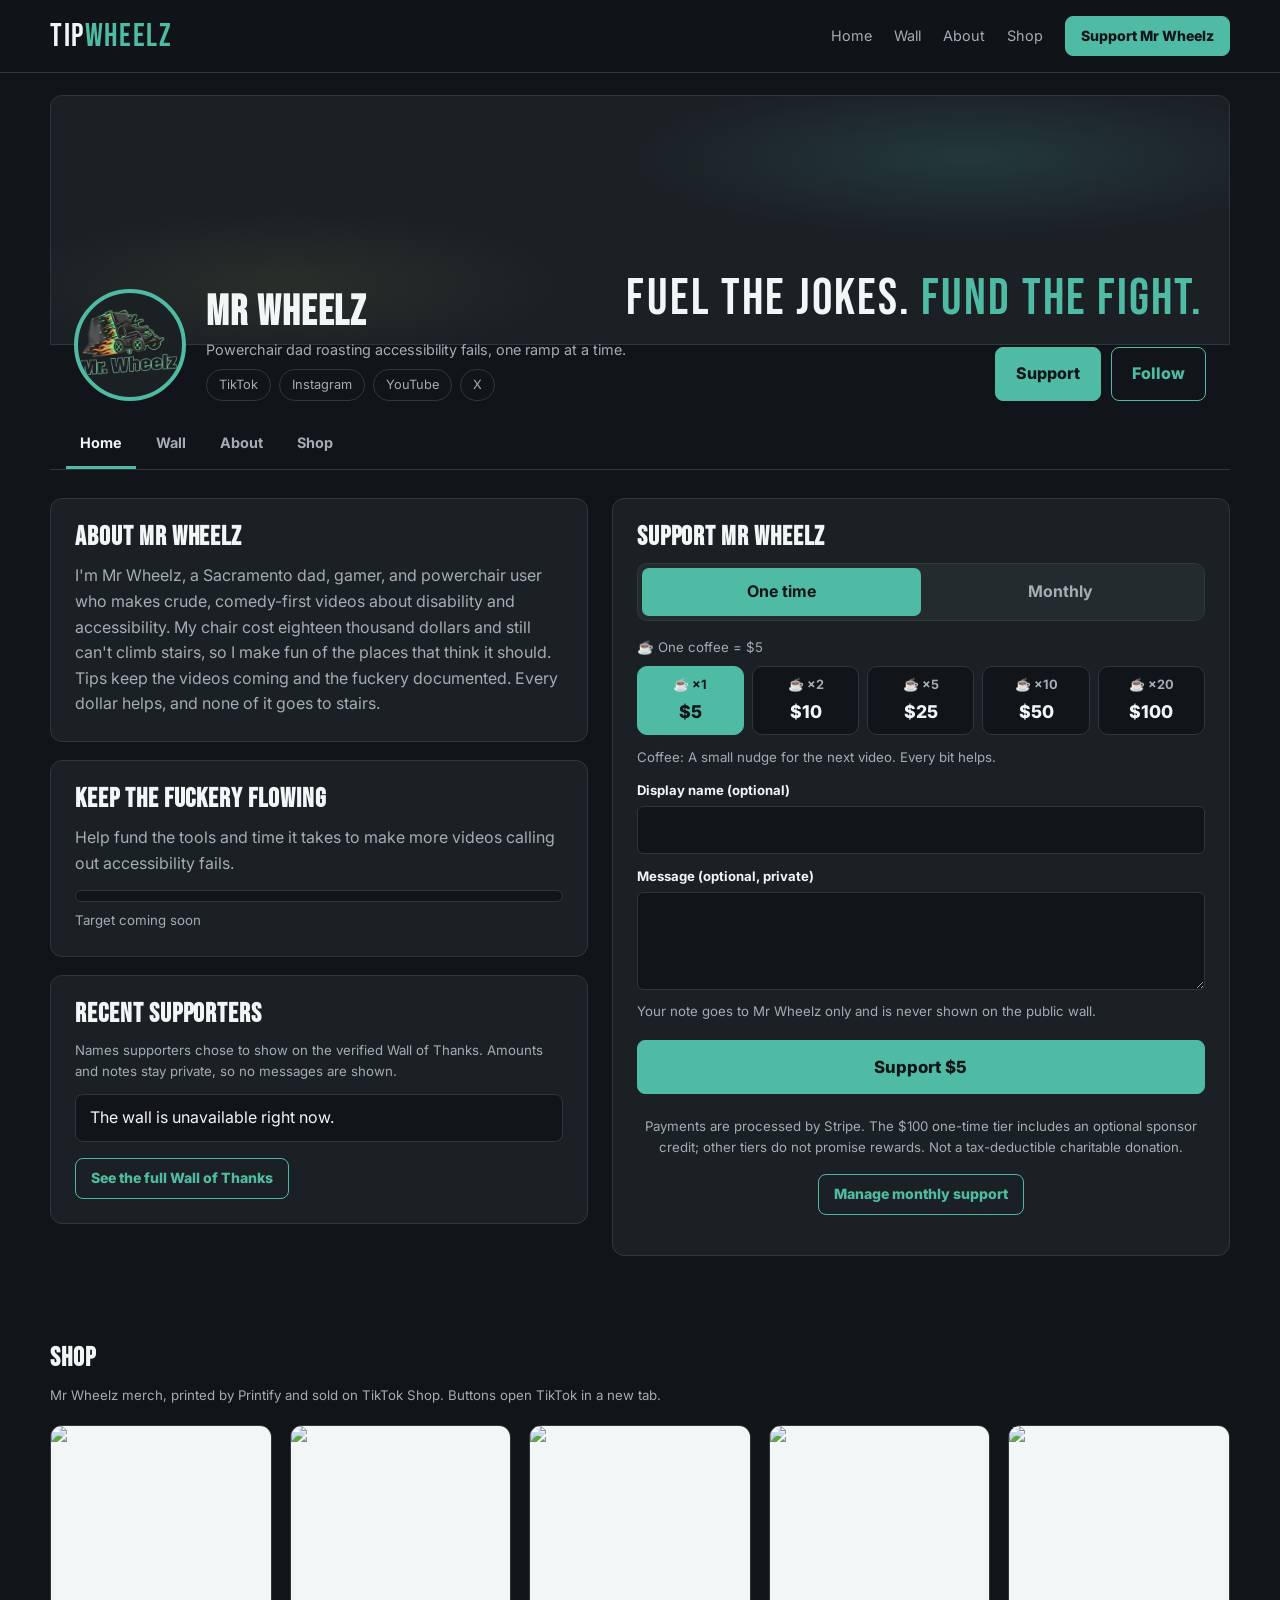
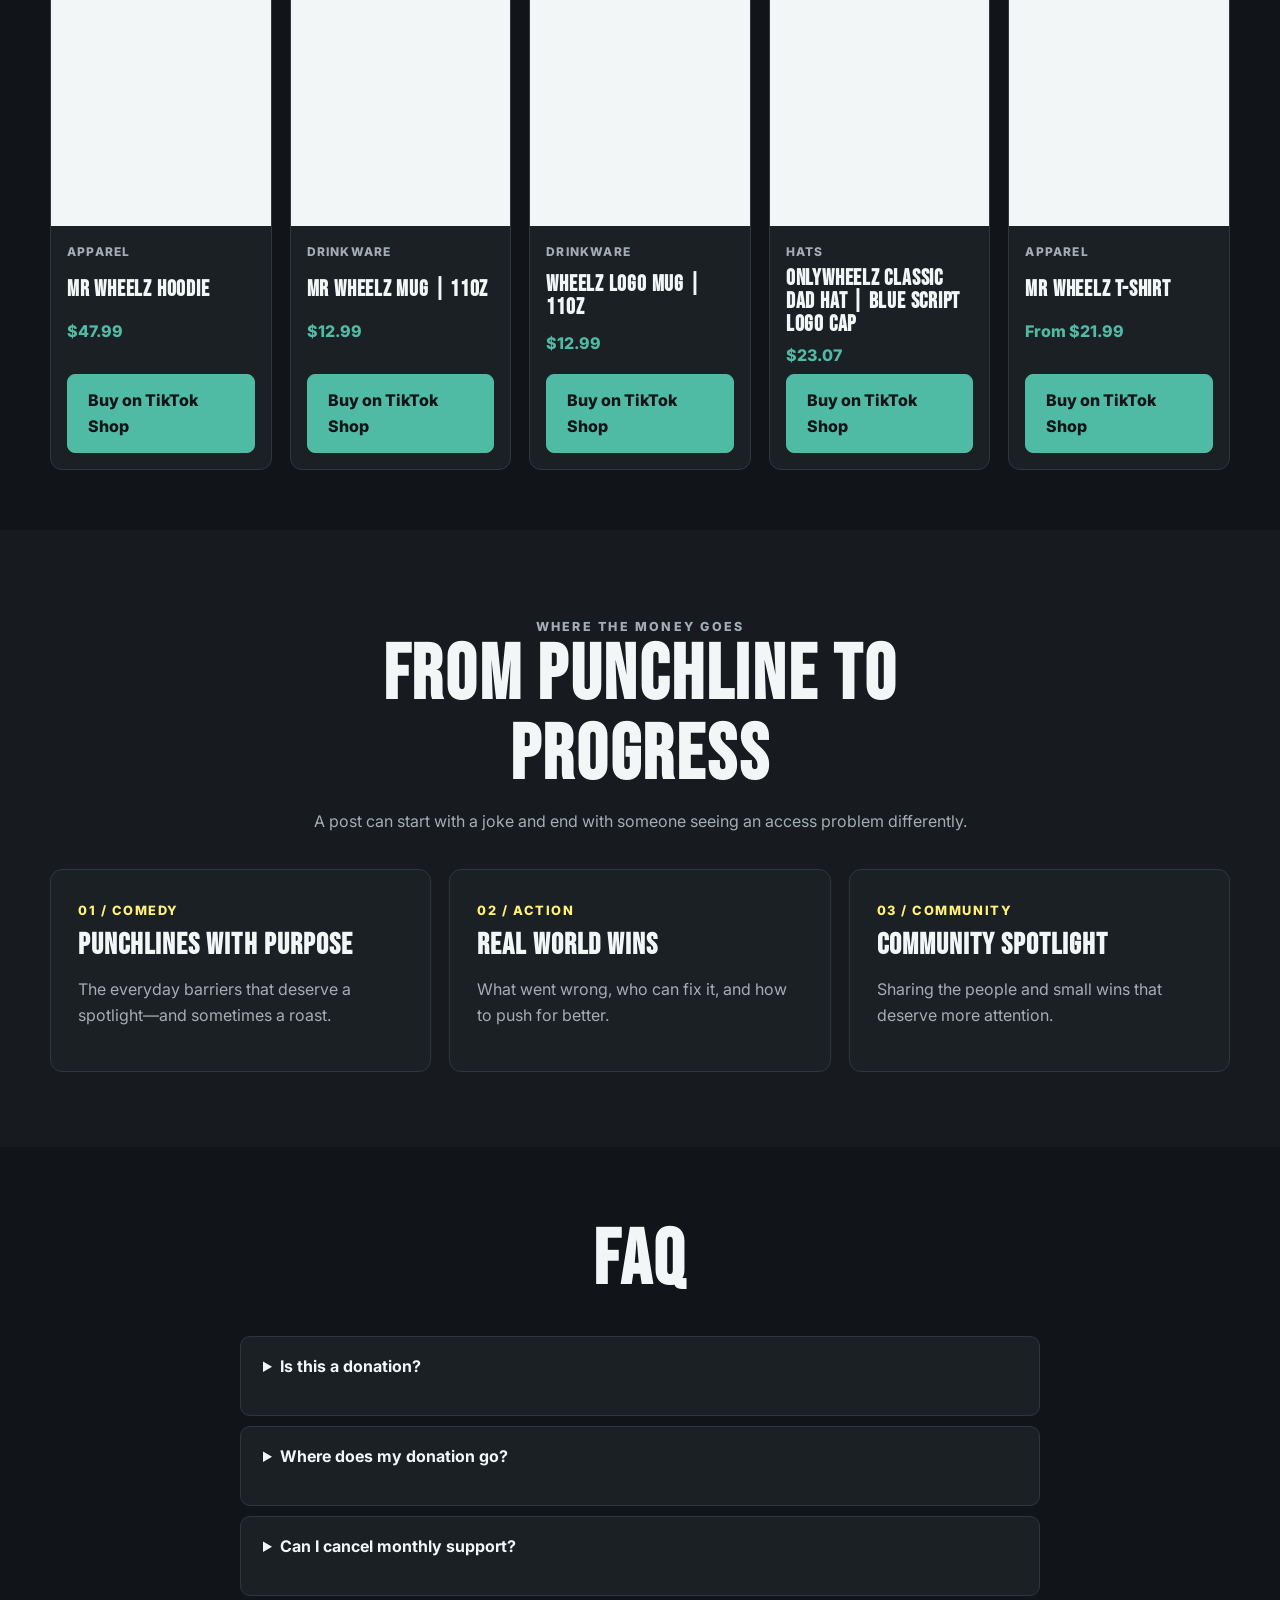
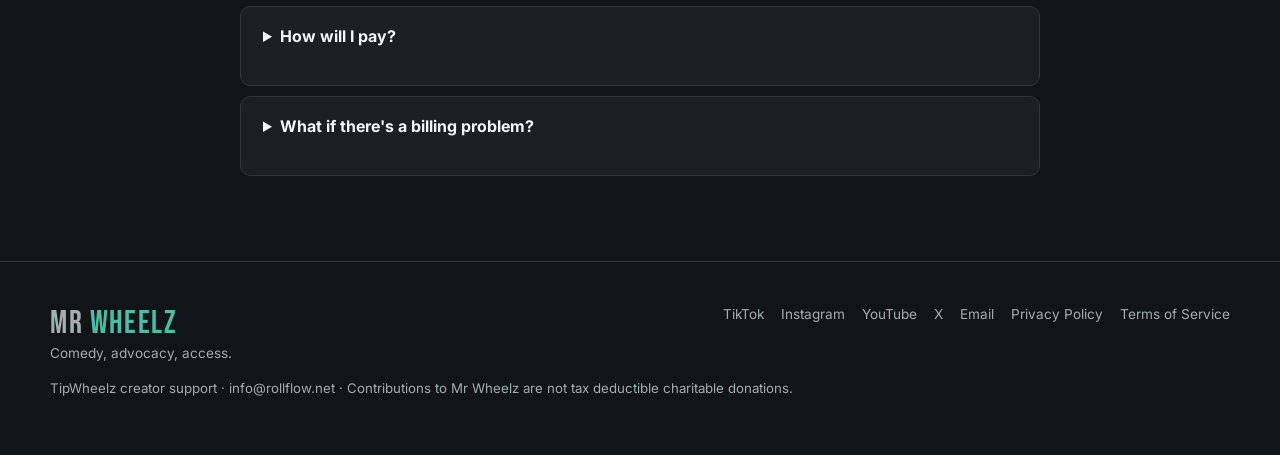
==== index.html @ f7d1a2f3 "Add Shop tab: Mr Wheelz merch cards (Mack catalog with products.json fallback)" ====
<!doctype html><html lang="en"><head><meta charset="utf-8"><meta name="viewport" content="width=device-width,initial-scale=1"><title>TipWheelz | Fuel the jokes. Fund the fight.</title><meta name="description" content="Support Mr Wheelz's comedy, captions and accessibility advocacy with a one-time tip or monthly backing."><link rel="icon" type="image/png" href="assets/favicon.png"><link rel="preconnect" href="https://fonts.googleapis.com"><link rel="preconnect" href="https://fonts.gstatic.com" crossorigin><link href="https://fonts.googleapis.com/css2?family=Bebas+Neue&family=Inter:wght@400;500;600;700;800&display=swap" rel="stylesheet"><style>
:root{--bg:#111418;--panel:#1b2025;--line:#30373c;--teal:#4fbba4;--yellow:#fff275;--text:#f3f6f7;--muted:#a4adb1}*{box-sizing:border-box}html{scroll-behavior:smooth}body{margin:0;background:var(--bg);color:var(--text);font:16px/1.6 Inter,Arial,sans-serif}a{color:inherit}button{font:inherit;cursor:pointer}h1,h2,h3{font-family:"Bebas Neue",Impact,sans-serif;letter-spacing:.035em;line-height:1.04;margin:0}h1{font-size:clamp(4.4rem,10vw,9rem)}h2{font-size:clamp(3rem,6vw,5.4rem)}h3{font-size:1.85rem}.wrap{width:min(1180px,calc(100% - 40px));margin:auto}header{border-bottom:1px solid var(--line);background:rgba(17,20,24,.96);position:sticky;top:0;z-index:10}.nav{display:flex;align-items:center;justify-content:space-between;gap:24px;min-height:72px}.brand{font:2rem "Bebas Neue",Impact,sans-serif;text-decoration:none;letter-spacing:.05em}.brand span{color:var(--teal)}nav{display:flex;align-items:center;gap:22px}nav a{text-decoration:none;color:var(--muted);font-size:.9rem}nav a:hover,footer a:hover{color:var(--teal)}.btn{border:1px solid var(--teal);border-radius:8px;background:var(--teal);color:#111418;text-decoration:none;font-weight:800;padding:13px 20px;display:inline-flex;justify-content:center;align-items:center;gap:8px;min-height:48px;transition:transform .18s,background .18s}.btn:hover{transform:translateY(-2px);background:#67cfb9}.btn.outline{background:transparent;color:var(--teal)}.btn.outline:hover{background:var(--teal);color:#111418}.btn.small{min-height:40px;padding:8px 15px;font-size:.88rem}.hero{padding:clamp(70px,9vw,130px) 0 90px;background:radial-gradient(circle at 82% 24%,rgba(79,187,164,.13),transparent 34%)}.hero-grid{display:grid;grid-template-columns:1.2fr .8fr;gap:8%;align-items:center}.eyebrow{text-transform:uppercase;letter-spacing:.18em;color:var(--yellow);font-size:.78rem;font-weight:800;margin:0 0 18px}.hero h1 span{color:var(--teal)}.lead{font-size:clamp(1.1rem,2vw,1.5rem);color:var(--muted);max-width:570px}.actions{display:flex;flex-wrap:wrap;gap:12px;margin:32px 0 22px}.fine{font-size:.83rem;color:var(--muted)}.panel,.card{border:1px solid var(--line);background:var(--panel);border-radius:12px}.hero-panel{padding:30px;box-shadow:0 0 70px rgba(79,187,164,.05)}.orbit{height:190px;display:grid;place-items:center;position:relative;overflow:hidden;margin:-7px -7px 24px;background:radial-gradient(circle,rgba(79,187,164,.13),transparent 70%);border:1px solid rgba(79,187,164,.2);border-radius:10px}.orbit-svg{position:absolute;inset:0;width:100%;height:100%;pointer-events:none}.orbit-path{fill:none;stroke-width:1.5;vector-effect:non-scaling-stroke}.orbit-path.teal{stroke:rgba(79,187,164,.52)}.orbit-path.yellow{stroke:rgba(255,242,117,.42)}.orbit-dot.teal{fill:var(--teal);filter:drop-shadow(0 0 8px rgba(79,187,164,.8))}.orbit-dot.yellow{fill:var(--yellow);filter:drop-shadow(0 0 8px rgba(255,242,117,.7))}.orbit-core{width:114px;height:114px;border-radius:50%;background:#111b1d;border:1px solid var(--teal);display:grid;place-items:center;text-align:center;z-index:2;box-shadow:0 0 32px rgba(79,187,164,.22);font:1.55rem/1 'Bebas Neue',Impact,sans-serif;letter-spacing:.07em;color:var(--yellow)}.hero{position:relative;overflow:hidden;isolation:isolate}.hero:before{content:'';position:absolute;inset:-25% -10%;pointer-events:none;background:radial-gradient(ellipse 38% 42% at 78% 25%,rgba(79,187,164,.16),transparent 75%),radial-gradient(ellipse 30% 38% at 20% 76%,rgba(255,242,117,.065),transparent 78%);animation:hero-glow 18s ease-in-out infinite alternate;z-index:0}.hero-grid{position:relative;z-index:1}@keyframes hero-glow{to{transform:translate3d(-3%,4%,0) scale(1.08)}}@media(prefers-reduced-motion:reduce){.hero:before{animation:none}}.hero-panel>div{padding:18px 0;border-bottom:1px solid var(--line)}.hero-panel>div:first-child{padding-top:0}.hero-panel>div:last-child{border:0;padding-bottom:0}.hero-panel strong{display:block;color:var(--teal);text-transform:uppercase;letter-spacing:.08em;font-size:.8rem}.hero-panel p{margin:5px 0 0;color:var(--muted)}.quote{color:var(--yellow)!important;font-weight:600;font-style:italic}.section{padding:75px 0}.section.alt{background:#171b1f}.section-head{text-align:center;max-width:720px;margin:0 auto 34px}.section-head p{color:var(--muted);margin:12px 0 0}.tabs{display:flex;background:#242b2e;border:1px solid var(--line);border-radius:10px;padding:4px;max-width:390px;margin:0 auto 28px}.tab{flex:1;border:0;background:none;color:var(--muted);padding:11px;border-radius:7px;font-weight:700}.tab[aria-selected=true]{background:var(--teal);color:#111418}.tip-list{max-width:860px;margin:0 auto;display:grid;gap:16px}.tip-list[hidden]{display:none!important}.tip{display:grid;grid-template-columns:minmax(0,1fr) auto;align-items:center;gap:30px;padding:26px 30px;min-height:124px}.tip>div{min-width:0}.tip .btn{min-width:148px}.tip p{max-width:570px}.tip b{font-size:1.55rem;color:var(--teal);margin-right:12px}.tip strong{font-size:1.02rem}.tip p{margin:4px 0 0;color:var(--muted);font-size:.92rem}.tip .btn{white-space:nowrap}.grid3{display:grid;grid-template-columns:repeat(3,1fr);gap:18px}.grid4{display:grid;grid-template-columns:repeat(4,minmax(0,1fr));gap:18px}.grid2{display:grid;grid-template-columns:repeat(2,1fr);gap:18px}.card{padding:27px}.card .num{color:var(--teal);font-family:"Bebas Neue";font-size:2rem}.card p,.card li{color:var(--muted)}.card ul{padding-left:20px}.card li{margin:6px 0}.card h3{margin:8px 0 12px}.callout{color:var(--yellow);font-weight:800;font-size:.8rem;text-transform:uppercase;letter-spacing:.12em}.tiers{margin-top:35px}.tier-price{color:var(--teal);font-weight:800}.reward{margin-top:18px}.faq{max-width:800px;margin:auto}.faq details{border:1px solid var(--line);border-radius:10px;background:var(--panel);margin:10px 0;padding:17px 22px}.faq summary{cursor:pointer;font-weight:700}.faq details p{color:var(--muted);margin-bottom:2px}.note{max-width:820px;margin:35px auto 0;text-align:center;color:var(--muted);font-size:.88rem}.wall{text-align:center;padding:55px;border:1px solid rgba(79,187,164,.45);border-radius:14px;background:linear-gradient(135deg,rgba(79,187,164,.1),rgba(255,242,117,.03))}.wall p{color:var(--muted)}footer{border-top:1px solid var(--line);padding:42px 0;color:var(--muted);font-size:.85rem}.footer-line{display:flex;justify-content:space-between;gap:25px;flex-wrap:wrap}.links{display:flex;gap:17px;flex-wrap:wrap}footer a{text-decoration:none}dialog{border:1px solid var(--teal);border-radius:12px;background:var(--panel);color:var(--text);max-width:440px;padding:28px;box-shadow:0 30px 80px #000a}dialog::backdrop{background:#000b}dialog p{color:var(--muted)}dialog form{display:grid;gap:7px}dialog label{font-size:.82rem;font-weight:700;margin-top:7px}dialog input,dialog textarea{font:inherit;color:var(--text);background:#111418;border:1px solid var(--line);border-radius:6px;padding:10px;width:100%}.dialog-actions{display:flex;gap:9px;margin-top:14px}.dialog-actions .btn{flex:1}:focus-visible{outline:3px solid var(--yellow);outline-offset:3px}@media(max-width:850px){.grid4{grid-template-columns:repeat(2,minmax(0,1fr))}.hero-grid{grid-template-columns:1fr;row-gap:32px}.grid3{grid-template-columns:1fr}.grid2{grid-template-columns:1fr 1fr}.hero-panel{max-width:640px}nav a:not(.btn){display:none}}@media(max-width:600px){.grid4{grid-template-columns:1fr}.wrap{width:min(100% - 30px,1180px)}.grid2{grid-template-columns:1fr}.tip{grid-template-columns:1fr;gap:17px;padding:22px}.tip .btn{width:100%}.hero{padding:70px 0}.section{padding:55px 0}.wall{padding:35px 22px}}@media(prefers-reduced-motion:reduce){html{scroll-behavior:auto}.btn{transition:none}}
dialog#checkout-dialog{width:min(540px,calc(100vw - 24px));max-width:none;max-height:min(90vh,900px);overflow:auto}#checkout-dialog .payment-stage[hidden],#checkout-dialog .details-stage[hidden]{display:none}#checkout-dialog .error{color:#ffb8ad;min-height:1.5em;font-size:.88rem}#checkout-dialog .checkline{display:flex;align-items:flex-start;gap:10px;font-size:.86rem;color:var(--muted);margin:14px 0}#checkout-dialog .checkline input{width:auto;margin-top:5px;accent-color:var(--teal)}#checkout-dialog button:disabled{opacity:.55;cursor:wait}#payment-element{margin:20px 0}#checkout-dialog .stripe-attribution{font-size:.76rem;color:var(--muted)}
.wall-entries-list{display:grid;grid-template-columns:repeat(auto-fit,minmax(210px,1fr));gap:14px;text-align:left;margin:26px 0}.wall-entry{border:1px solid var(--line);background:var(--panel);border-radius:10px;padding:18px}.wall-entry strong{color:var(--yellow)}.wall-entry p{margin:6px 0 0;overflow-wrap:anywhere}.wall-entry small{color:var(--muted)}
 .stripe-badge{display:inline-flex;align-items:center;background:#fff;border-radius:7px;padding:8px 12px;margin:2px 0 4px}.stripe-badge img{display:block;width:136px;height:auto}.stripe-assurance{color:var(--muted);font-size:.85rem;margin:0 0 12px}.skip-link{position:fixed;z-index:10000;left:16px;top:12px;padding:10px 14px;border-radius:7px;background:#fff275;color:#111418;font-weight:800;text-decoration:none;transform:translateY(-180%)}.skip-link:focus{transform:none}:focus-visible{outline:3px solid #fff275;outline-offset:3px}button,.btn,[role="tab"],summary{min-height:44px}main [id],section[id]{scroll-margin-top:96px}@media(prefers-reduced-motion:reduce){html{scroll-behavior:auto!important}*,*::before,*::after{animation-duration:.01ms!important;animation-iteration-count:1!important;transition-duration:.01ms!important;scroll-behavior:auto!important}}.kofi-profile{display:flex;align-items:center;gap:16px;margin:0 0 26px}.kofi-avatar{width:76px;height:76px;flex:none;border-radius:50%;background:var(--text);border:3px solid var(--teal);display:grid;place-items:center;overflow:hidden}.kofi-avatar img{width:100%;height:100%;object-fit:cover;display:block}.kofi-name{font:1.9rem/1 "Bebas Neue",Impact,sans-serif;letter-spacing:.05em}.kofi-status{margin:4px 0 0;color:var(--muted);font-size:.9rem}.kofi-socials{display:flex;flex-wrap:wrap;gap:8px;margin-top:8px}.kofi-socials a{border:1px solid var(--line);border-radius:999px;padding:3px 12px;font-size:.8rem;color:var(--muted);text-decoration:none;min-height:32px;display:inline-flex;align-items:center}.kofi-socials a:hover{color:var(--teal);border-color:var(--teal)}.kofi-grid{display:grid;grid-template-columns:minmax(0,1fr) minmax(0,1.15fr);gap:24px;align-items:start}.kofi-side{display:grid;gap:18px}.kofi-main{position:sticky;top:90px}.kofi-main .tabs{margin:0 0 18px;max-width:none}.kofi-main .tip-list{max-width:none;gap:12px}.kofi-main .tip{grid-template-columns:1fr;gap:12px;padding:20px 22px;min-height:0}.kofi-main .tip .btn{width:100%}.kofi-card{padding:24px}.kofi-card h3{margin:0 0 10px}.kofi-card p{color:var(--muted);margin:0}.goal-bar{height:12px;border-radius:999px;background:var(--bg);border:1px solid var(--line);overflow:hidden;margin:14px 0 8px}.goal-bar span{display:block;height:100%;width:0;background:var(--teal)}.placeholder-tag{display:inline-block;border:1px dashed var(--yellow);color:var(--yellow);border-radius:6px;font-size:.72rem;font-weight:800;letter-spacing:.1em;text-transform:uppercase;padding:2px 8px;margin-bottom:10px}.recent-list{list-style:none;padding:0;margin:12px 0 16px;display:grid;gap:8px}.recent-list li{border:1px solid var(--line);border-radius:8px;padding:10px 14px;background:var(--bg)}.recent-list li strong{color:var(--yellow)}@media(max-width:850px){.kofi-grid{grid-template-columns:1fr}.kofi-main{position:static;order:-1}}.kf-cover-wrap{padding-top:22px}.kf-cover{height:clamp(150px,22vw,250px);border-radius:12px 12px 0 0;border:1px solid var(--line);background:radial-gradient(ellipse 38% 42% at 78% 25%,rgba(79,187,164,.16),transparent 75%),radial-gradient(ellipse 30% 38% at 20% 76%,rgba(255,242,117,.065),transparent 78%),var(--panel);display:flex;align-items:flex-end;justify-content:flex-end;padding:20px 26px;overflow:hidden}.kf-cover-text{font:clamp(1.8rem,4vw,3.4rem)/1 "Bebas Neue",Impact,sans-serif;letter-spacing:.04em}.kf-cover-text span{color:var(--teal)}.kf-profile{display:flex;align-items:flex-end;gap:20px;padding:0 24px 18px;margin-top:-56px;flex-wrap:wrap}.kf-profile .kofi-avatar{width:112px;height:112px;background:var(--panel);border:4px solid var(--teal)}.kf-id{flex:1;min-width:220px}.kf-name{font-size:2.6rem}.kf-actions{display:flex;gap:10px}.kf-tabs{display:flex;gap:6px;border-bottom:1px solid var(--line);padding:0 16px;overflow-x:auto}.kf-tabs a{padding:12px 14px;min-height:44px;text-decoration:none;color:var(--muted);font-weight:700;border-bottom:3px solid transparent}.kf-tabs a[aria-current=page],.kf-tabs a:hover{color:var(--text);border-bottom-color:var(--teal)}.kf-body{padding:28px 0 60px}.kf-h{font-size:1.7rem;margin:0 0 12px}.kf-tipcard{padding:24px}.kf-tipcard .tabs{max-width:none;margin:0 0 16px}.kf-unit{margin:0 0 8px}.unit-chips{display:grid;grid-template-columns:repeat(auto-fit,minmax(92px,1fr));gap:8px}.unit-chip{border:1px solid var(--line);background:var(--bg);color:var(--text);border-radius:10px;padding:8px;display:grid;gap:2px;justify-items:center;min-height:60px}.unit-chip .chip-x{font-size:.8rem;color:var(--muted);font-weight:700}.unit-chip .chip-amt{font-weight:800;font-size:1.1rem}.unit-chip[aria-checked=true]{border-color:var(--teal);background:var(--teal);color:#111418}.unit-chip[aria-checked=true] .chip-x{color:#111418}.kf-tier-desc{min-height:1.5em;margin:12px 0 4px}.kf-label{display:block;font-size:.82rem;font-weight:700;margin:12px 0 5px}.kf-input{font:inherit;color:var(--text);background:#111418;border:1px solid var(--line);border-radius:6px;padding:10px;width:100%}.kf-go{width:100%;margin:16px 0 8px;font-size:1.05rem}.kf-center{text-align:center}.kofi-main .error{color:#ffb8ad;font-size:.88rem;text-align:center}@media(max-width:850px){.kf-profile{margin-top:-44px}.kf-profile .kofi-avatar{width:88px;height:88px}.kf-actions{width:100%}.kf-actions .btn{flex:1}}.shop-grid{list-style:none;padding:0;margin:18px 0 0;display:grid;grid-template-columns:repeat(auto-fill,minmax(220px,1fr));gap:18px}.shop-card{border:1px solid var(--line);background:var(--panel);border-radius:12px;overflow:hidden;display:flex;flex-direction:column}.shop-card img{width:100%;aspect-ratio:1;object-fit:cover;display:block;background:var(--text)}.shop-card .shop-info{padding:16px;display:grid;gap:6px;flex:1}.shop-card h3{font-size:1.4rem}.shop-cat{color:var(--muted);font-size:.75rem;font-weight:800;text-transform:uppercase;letter-spacing:.1em}.shop-price{color:var(--teal);font-weight:800}.shop-card .btn{margin-top:auto;width:100%}</style></head><body id="top"><a class="skip-link" href="#main-content">Skip to main content</a><header role="banner"><div class="wrap nav"><a class="brand" href="#top" aria-label="TipWheelz home">TIP<span>WHEELZ</span></a><nav aria-label="Main navigation"><a href="#home">Home</a><a href="#supporters">Wall</a><a href="#about">About</a><a href="#shop">Shop</a><a class="btn small" href="#support">Support Mr Wheelz</a></nav></div></header><main id="main-content" tabindex="-1"><div class="kf-cover-wrap wrap"><div class="kf-cover" aria-hidden="true"><span class="kf-cover-text">Fuel the jokes. <span>Fund the fight.</span></span></div><div class="kf-profile"><div class="kofi-avatar"><img src="assets/mrwheelz-avatar.webp" width="112" height="112" alt="Mr. Wheelz logo"></div><div class="kf-id"><h1 class="kf-name">Mr Wheelz</h1><p class="kofi-status">Powerchair dad roasting accessibility fails, one ramp at a time.</p><div class="kofi-socials"><a href="https://tiktok.com/@mr.wheelz88" target="_blank" rel="noopener noreferrer">TikTok</a><a href="https://www.instagram.com/mrwheelz2025/" target="_blank" rel="noopener noreferrer">Instagram</a><a href="https://youtube.com/@mrwheelz" target="_blank" rel="noopener noreferrer">YouTube</a><a href="https://x.com/mrwheelz88" target="_blank" rel="noopener noreferrer">X</a></div></div><div class="kf-actions"><a class="btn" href="#support">Support</a><a class="btn outline" href="https://tiktok.com/@mr.wheelz88" target="_blank" rel="noopener noreferrer">Follow</a></div></div><nav class="kf-tabs" aria-label="Page sections"><a href="#home" aria-current="page">Home</a><a href="#supporters">Wall</a><a href="#about">About</a><a href="#shop">Shop</a></nav></div>
<section class="kf-body" id="home"><div class="wrap kofi-grid"><div class="kofi-side"><article class="panel kofi-card" id="about-card" aria-labelledby="about-h"><h2 class="kf-h" id="about-h">About Mr Wheelz</h2><p>I'm Mr Wheelz, a Sacramento dad, gamer, and powerchair user who makes crude, comedy-first videos about disability and accessibility. My chair cost eighteen thousand dollars and still can't climb stairs, so I make fun of the places that think it should. Tips keep the videos coming and the fuckery documented. Every dollar helps, and none of it goes to stairs.</p></article><article class="panel kofi-card" aria-labelledby="goal-h"><h2 class="kf-h" id="goal-h">Keep the Fuckery Flowing</h2><p>Help fund the tools and time it takes to make more videos calling out accessibility fails.</p><div class="goal-bar" role="img" aria-label="Goal progress: target coming soon"><span></span></div><p class="fine">Target coming soon</p></article><article class="panel kofi-card" id="supporters" aria-labelledby="recent-h"><h2 class="kf-h" id="recent-h">Recent supporters</h2><p class="fine">Names supporters chose to show on the verified Wall of Thanks. Amounts and notes stay private, so no messages are shown.</p><ul class="recent-list" id="recent-list" aria-live="polite"><li>Loading…</li></ul><a class="btn outline small" id="wall-page-link" href="https://manthey1-crypto.github.io/tipwheelz-mack-preview/wall/">See the full Wall of Thanks</a></article></div>
<div class="kofi-main" id="support"><div class="panel kf-tipcard"><h2 class="kf-h">Support Mr Wheelz</h2><div class="tabs" role="tablist" aria-label="Support frequency"><button type="button" class="tab" role="tab" id="once-tab" aria-controls="once" aria-selected="true" tabindex="0">One time</button><button type="button" class="tab" role="tab" id="monthly-tab" aria-controls="monthly" aria-selected="false" tabindex="-1">Monthly</button></div><div id="once" role="tabpanel" aria-labelledby="once-tab"><p class="fine kf-unit">☕ One coffee = $5</p><div class="unit-chips" role="radiogroup" aria-label="One-time amount"><button type="button" class="unit-chip" role="radio" aria-checked="false" data-pick="5" aria-label="Coffee — $5 one time"><span class="chip-x">☕ ×1</span><span class="chip-amt">$5</span></button><button type="button" class="unit-chip" role="radio" aria-checked="false" data-pick="10" aria-label="Cart Corral Crusher — $10 one time"><span class="chip-x">☕ ×2</span><span class="chip-amt">$10</span></button><button type="button" class="unit-chip" role="radio" aria-checked="false" data-pick="25" aria-label="Door Buster — $25 one time"><span class="chip-x">☕ ×5</span><span class="chip-amt">$25</span></button><button type="button" class="unit-chip" role="radio" aria-checked="false" data-pick="50" aria-label="Production Boost — $50 one time"><span class="chip-x">☕ ×10</span><span class="chip-amt">$50</span></button><button type="button" class="unit-chip" role="radio" aria-checked="false" data-pick="100" aria-label="Episode Sponsor — $100 one time"><span class="chip-x">☕ ×20</span><span class="chip-amt">$100</span></button></div><div hidden><div class="panel tip"><div><b>$5</b><strong>Coffee</strong><p>A small nudge for the next video. Every bit helps.</p></div><button type="button" class="btn checkout" data-tier="Coffee — $5 one time" data-amount="5">Choose $5</button></div><div class="panel tip"><div><b>$10</b><strong>Cart Corral Crusher</strong><p>Helps cover captions so more people catch the punchline.</p></div><button type="button" class="btn checkout" data-tier="Cart Corral Crusher — $10 one time" data-amount="10">Choose $10</button></div><div class="panel tip"><div><b>$25</b><strong>Door Buster</strong><p>Backs the time it takes to film another access story.</p></div><button type="button" class="btn checkout" data-tier="Door Buster — $25 one time" data-amount="25">Choose $25</button></div><div class="panel tip"><div><b>$50</b><strong>Production Boost</strong><p>Helps with edits, travel, and the gear behind each post.</p></div><button type="button" class="btn checkout" data-tier="Production Boost — $50 one time" data-amount="50">Choose $50</button></div><div class="panel tip"><div><b>$100</b><strong>Episode Sponsor</strong><p>Help put an episode together. Includes an optional end-card sponsor credit for 30 days.</p></div><button type="button" class="btn checkout" data-tier="Episode Sponsor — $100 one time" data-amount="100">Choose $100</button></div></div></div><div id="monthly" role="tabpanel" aria-labelledby="monthly-tab" hidden><div class="unit-chips" role="radiogroup" aria-label="Monthly amount"><button type="button" class="unit-chip" role="radio" aria-checked="false" data-pick="3" aria-label="Backer — $3 monthly"><span class="chip-x">Backer</span><span class="chip-amt">$3/mo</span></button><button type="button" class="unit-chip" role="radio" aria-checked="false" data-pick="7" aria-label="Crew — $7 monthly"><span class="chip-x">Crew</span><span class="chip-amt">$7/mo</span></button><button type="button" class="unit-chip" role="radio" aria-checked="false" data-pick="15" aria-label="Producer — $15 monthly"><span class="chip-x">Producer</span><span class="chip-amt">$15/mo</span></button><button type="button" class="unit-chip" role="radio" aria-checked="false" data-pick="30" aria-label="Champion — $30 monthly"><span class="chip-x">Champion</span><span class="chip-amt">$30/mo</span></button></div><div hidden><div class="panel tip"><div><b>$3/mo</b><strong>Backer</strong><p>A few bucks each month to keep the camera rolling.</p></div><button type="button" class="btn" data-tier="Backer — $3 monthly" data-amount="3">Choose Backer</button></div><div class="panel tip"><div><b>$7/mo</b><strong>Crew</strong><p>Steady help with captions and the little costs that add up.</p></div><button type="button" class="btn" data-tier="Crew — $7 monthly" data-amount="7">Choose Crew</button></div><div class="panel tip"><div><b>$15/mo</b><strong>Producer</strong><p>Helps me get out, film, and turn a story into something worth sharing.</p></div><button type="button" class="btn" data-tier="Producer — $15 monthly" data-amount="15">Choose Producer</button></div><div class="panel tip"><div><b>$30/mo</b><strong>Champion</strong><p>A bigger monthly push for more videos and access stories.</p></div><button type="button" class="btn" data-tier="Champion — $30 monthly" data-amount="30">Choose Champion</button></div></div></div><p class="kf-tier-desc fine" id="tier-desc" aria-live="polite"></p><label class="kf-label" for="kf-name">Display name (optional)</label><input class="kf-input" id="kf-name" type="text" autocomplete="name" maxlength="100"><label class="kf-label" for="kf-note">Message (optional, private)</label><textarea class="kf-input" id="kf-note" rows="3" maxlength="500" aria-describedby="kf-note-help"></textarea><span id="kf-note-help" class="fine">Your note goes to Mr Wheelz only and is never shown on the public wall.</span><button type="button" class="btn kf-go" id="kf-go">Support $5</button><p class="fine kf-center">Payments are processed by Stripe. The $100 one-time tier includes an optional sponsor credit; other tiers do not promise rewards. Not a tax-deductible charitable donation.</p><p class="kf-center"><button class="btn outline small" type="button" id="manage-billing">Manage monthly support</button></p><p id="billing-error" class="error" role="alert"></p></div></div></div></section>
<section class="kf-body" id="shop" aria-labelledby="shop-h"><div class="wrap"><h2 class="kf-h" id="shop-h">Shop</h2><p class="fine">Mr Wheelz merch, printed by Printify and sold on TikTok Shop. Buttons open TikTok in a new tab.</p><ul class="shop-grid" id="shop-grid" aria-live="polite"><li class="fine">Loading products…</li></ul></div></section><div id="about"><section class="section alt" id="impact"><div class="wrap"><div class="section-head"><p class="eyebrow">Where the money goes</p><h2>From punchline to progress</h2><p>A post can start with a joke and end with someone seeing an access problem differently.</p></div><div class="grid3"><article class="card"><span class="callout">01 / Comedy</span><h3>Punchlines with purpose</h3><p>The everyday barriers that deserve a spotlight—and sometimes a roast.</p></article><article class="card"><span class="callout">02 / Action</span><h3>Real world wins</h3><p>What went wrong, who can fix it, and how to push for better.</p></article><article class="card"><span class="callout">03 / Community</span><h3>Community spotlight</h3><p>Sharing the people and small wins that deserve more attention.</p></article></div></div></section>
</div><section class="section" id="faq"><div class="wrap"><div class="section-head"><h2>FAQ</h2></div><div class="faq"><details><summary>Is this a donation?</summary><p>Yes. It's a voluntary contribution to support Mr Wheelz. Because it goes to the creator rather than a qualified charity, it is not a tax deductible charitable donation.</p></details><details><summary>Where does my donation go?</summary><p>Mostly behind-the-scenes costs: captions, editing, getting to stories, and keeping the gear working.</p></details><details><summary>Can I cancel monthly support?</summary><p>Yes. Use the Manage monthly support button on the device where you subscribed, or email info@rollflow.net for help.</p></details><details><summary>How will I pay?</summary><p>Enter your card securely in the Stripe payment form on this page.</p></details><details><summary>What if there's a billing problem?</summary><p>Contact <a href="mailto:info@rollflow.net">info@rollflow.net</a> for help.</p></details></div></div></section></main><footer><div class="wrap"><div class="footer-line"><div><a class="brand" href="#top">MR <span>WHEELZ</span></a><div>Comedy, advocacy, access.</div></div><div class="links"><a href="https://tiktok.com/@mr.wheelz88" target="_blank" rel="noopener noreferrer">TikTok</a><a href="https://www.instagram.com/mrwheelz2025/" target="_blank" rel="noopener noreferrer">Instagram</a><a href="https://youtube.com/@mrwheelz" target="_blank" rel="noopener noreferrer">YouTube</a><a href="https://x.com/mrwheelz88" target="_blank" rel="noopener noreferrer">X</a><a href="mailto:info@rollflow.net">Email</a><a href="https://manthey1-crypto.github.io/tipwheelz-mack-preview/privacy/">Privacy Policy</a><a href="https://manthey1-crypto.github.io/tipwheelz-mack-preview/terms/">Terms of Service</a></div></div><p class="fine">TipWheelz creator support · info@rollflow.net · Contributions to Mr Wheelz are not tax deductible charitable donations.</p></div></footer><dialog id="checkout-dialog" aria-labelledby="dialog-title" aria-describedby="chosen-tier checkout-disclosure"><h3 id="dialog-title">Support Mr Wheelz</h3><p id="chosen-tier"></p><p class="fine">Your card details are handled securely by Stripe.</p><div class="details-stage" id="details-stage"><form id="details-form"><label for="supporter-email">Email</label><input id="supporter-email" type="email" inputmode="email" autocomplete="email" maxlength="254" required aria-describedby="details-error"><label for="supporter-name">Name (optional)</label><input id="supporter-name" type="text" autocomplete="name" maxlength="100"><label for="supporter-note">Note (optional)</label><textarea id="supporter-note" rows="2" maxlength="500" aria-describedby="checkout-note-help"></textarea><span id="checkout-note-help" class="fine">This note is private and is never shown on the public wall.</span><label class="checkline"><input id="wall-consent" type="checkbox">You may show my name on the public Wall of Thanks after my payment is verified and reviewed. My note stays private.</label><p id="checkout-disclosure" class="fine"></p><p class="fine">By continuing, you agree to the <a href="https://manthey1-crypto.github.io/tipwheelz-mack-preview/terms/">Terms of Service</a>. See the <a href="https://manthey1-crypto.github.io/tipwheelz-mack-preview/privacy/">Privacy Policy</a>.</p><p id="details-error" class="error" role="alert"></p><div class="dialog-actions"><button type="button" class="btn outline close-dialog">Cancel</button><button type="submit" class="btn" id="continue-button">Continue</button></div></form></div><div class="payment-stage" id="payment-stage" hidden><a class="stripe-badge" href="https://stripe.com" target="_blank" rel="noopener noreferrer" aria-label="Powered by Stripe (opens Stripe in a new tab)"><img src="https://images.stripeassets.com/fzn2n1nzq965/4M6d6BSWzlgsrJx8rdZb0I/733f37ef69b5ca1d3d33e127184f4ce4/Powered_by_Stripe.svg?q=80&amp;w=1082" alt="Powered by Stripe"></a><p class="stripe-assurance">Secure card entry powered by Stripe</p><div id="payment-element"></div><p id="payment-disclosure" class="fine"></p><p id="payment-error" class="error" role="alert"></p><div class="dialog-actions"><button type="button" class="btn outline close-dialog">Cancel</button><button type="button" class="btn" id="confirm-button">Pay securely</button></div><p class="stripe-attribution">Payment details are collected securely by Stripe. <a href="https://manthey1-crypto.github.io/tipwheelz-mack-preview/terms/">Terms</a> · <a href="https://manthey1-crypto.github.io/tipwheelz-mack-preview/privacy/">Privacy</a></p></div></dialog><script src="https://js.stripe.com/clover/stripe.js" async></script><script>
const API='https://tipwheelz-live.tipwheelz-rollflow.workers.dev/api/tipwheelz';
const PUBLISHABLE_KEY='pk_live_51ULcPgPS1f7Z3Ox5AURG1yYutkPLjw24BiCGTOwb8pTWYyY645aPehQJdKcyHtDcF1WHjtnovgm7VwryO7C8H3XJ00WtFh7guv'; // Stripe publishable key; safe to use in the browser.
let selected=null,checkout=null,paymentElement=null,actions=null,currentSessionId=null,creating=false,confirming=false;
const dialog=document.getElementById('checkout-dialog');
const tabs=[document.getElementById('once-tab'),document.getElementById('monthly-tab')],panels=[document.getElementById('once'),document.getElementById('monthly')];
function activate(i,moveFocus=false){tabs.forEach((t,n)=>{const active=n===i;t.setAttribute('aria-selected',String(active));t.tabIndex=active?0:-1;panels[n].hidden=!active});if(moveFocus)tabs[i].focus()}
tabs.forEach((t,i)=>t.addEventListener('keydown',e=>{let next=i;if(e.key==='ArrowRight'||e.key==='ArrowDown')next=(i+1)%tabs.length;else if(e.key==='ArrowLeft'||e.key==='ArrowUp')next=(i-1+tabs.length)%tabs.length;else if(e.key==='Home')next=0;else if(e.key==='End')next=tabs.length-1;else return;e.preventDefault();activate(next,true)}));
tabs.forEach((t,i)=>t.addEventListener('click',()=>activate(i)));
document.querySelectorAll('[data-open-tab]').forEach(a=>a.addEventListener('click',()=>activate(1)));
function openCheckout(button,flow){selected={tier:(flow==='monthly'?'monthly_':'tip_')+button.dataset.amount,flow,label:button.dataset.tier};document.getElementById('chosen-tier').textContent=selected.label;const disclosure=flow==='monthly'?'You will be charged $'+button.dataset.amount+' now and automatically every month until you cancel. Cancel any time with Manage monthly support on this page, or email info@rollflow.net.':'One-time charge of $'+button.dataset.amount+'. No subscription.';document.getElementById('checkout-disclosure').textContent=disclosure;document.getElementById('payment-disclosure').textContent=disclosure;document.getElementById('details-stage').hidden=false;document.getElementById('payment-stage').hidden=true;document.getElementById('details-error').textContent='';document.getElementById('payment-error').textContent='';dialog.showModal();requestAnimationFrame(()=>document.getElementById('supporter-email').focus())}
document.querySelectorAll('#once .checkout').forEach(b=>b.addEventListener('click',()=>openCheckout(b,'one_time')));
document.querySelectorAll('#monthly [data-amount]').forEach(b=>b.addEventListener('click',()=>openCheckout(b,'monthly')));
document.querySelectorAll('.close-dialog').forEach(b=>b.addEventListener('click',()=>dialog.close()));
const requestedAmount=new URLSearchParams(location.search).get('amount');if(requestedAmount){const b=[...document.querySelectorAll('#once .checkout')].find(x=>x.dataset.amount===requestedAmount);if(b)b.click()}
function waitForStripe(){return new Promise((resolve,reject)=>{const until=Date.now()+12000;(function poll(){if(typeof Stripe==='function')return resolve(Stripe);if(Date.now()>until)return reject(new Error('Stripe could not load. Please try again.'));setTimeout(poll,100)})()})}function friendlyError(err,fallback){const message=err&&err.message?String(err.message):'';if(err instanceof TypeError||/failed to fetch|networkerror|load failed|unexpected token/i.test(message))return 'We couldn’t reach the secure billing service. Please try again in a moment or email info@rollflow.net.';return message||fallback}
document.getElementById('details-form').addEventListener('submit',async e=>{e.preventDefault();if(creating||!selected)return;const error=document.getElementById('details-error'),button=document.getElementById('continue-button');error.textContent='';document.getElementById('supporter-email').removeAttribute('aria-invalid');if(!/^pk_live_[A-Za-z0-9]+$/.test(PUBLISHABLE_KEY)){error.textContent='Live checkout is not ready yet. Contact info@rollflow.net.';return}creating=true;button.disabled=true;button.textContent='Loading…';try{const stripeFactory=await waitForStripe();const response=await fetch(API+'/checkout-session',{method:'POST',headers:{'Content-Type':'application/json','Idempotency-Key':crypto.randomUUID()},body:JSON.stringify({tier:selected.tier,flow:selected.flow,email:document.getElementById('supporter-email').value.trim(),name:document.getElementById('supporter-name').value.trim(),message:document.getElementById('supporter-note').value.trim(),wallOfThanksConsent:document.getElementById('wall-consent').checked})});let data={};try{data=await response.json()}catch{}if(response.status===429)throw new Error('Too many checkout attempts were made from this connection. Please wait a few minutes and try again.');if(!response.ok||!data.clientSecret)throw new Error(data.error||'Something went wrong creating your checkout. Please try again in a moment.');currentSessionId=data.sessionId;if(selected.flow==='monthly'&&data.managementToken){localStorage.setItem('tipwheelz_management_token',data.managementToken)}checkout=stripeFactory(PUBLISHABLE_KEY).initCheckoutElementsSdk({clientSecret:Promise.resolve(data.clientSecret)});if(paymentElement){paymentElement.unmount();paymentElement=null}document.getElementById('details-stage').hidden=true;document.getElementById('payment-stage').hidden=false;paymentElement=checkout.createPaymentElement();paymentElement.mount('#payment-element');const loaded=await checkout.loadActions();if(loaded.type==='error')throw new Error(loaded.error.message);actions=loaded.actions;document.getElementById('confirm-button').textContent=selected.flow==='monthly'?'Subscribe monthly':'Pay once'}catch(err){document.getElementById('payment-stage').hidden=true;document.getElementById('details-stage').hidden=false;error.textContent=friendlyError(err,'Something went wrong creating your checkout. Please try again in a moment.');document.getElementById('supporter-email').setAttribute('aria-invalid','true');document.getElementById('supporter-email').focus()}finally{creating=false;button.disabled=false;button.textContent='Continue'}});
document.getElementById('confirm-button').addEventListener('click',async()=>{if(confirming||!actions)return;confirming=true;const button=document.getElementById('confirm-button'),error=document.getElementById('payment-error');error.textContent='';button.disabled=true;button.textContent='Processing…';try{const result=await actions.confirm();if(result.error)throw new Error(result.error.message);if(result.type==='success')location.href='https://manthey1-crypto.github.io/tipwheelz-mack-preview/thanks/?session_id='+encodeURIComponent(currentSessionId||'')}catch(err){error.textContent=err.message||'Payment could not be completed.'}finally{confirming=false;button.disabled=false;button.textContent=selected?.flow==='monthly'?'Subscribe monthly':'Pay once'}});
document.getElementById('manage-billing').addEventListener('click',async()=>{const error=document.getElementById('billing-error'),button=document.getElementById('manage-billing');error.textContent='';const token=localStorage.getItem('tipwheelz_management_token');if(!token){error.textContent='If you subscribed on another device, email info@rollflow.net for help managing your subscription.';return}button.disabled=true;button.textContent='Opening…';try{const response=await fetch(API+'/billing-portal',{method:'POST',headers:{'Content-Type':'application/json'},body:JSON.stringify({token})});let data={};try{data=await response.json()}catch{}if(!response.ok||!data.url)throw new Error(data.error||'Billing management is temporarily unavailable.');location.href=data.url}catch(err){error.textContent=friendlyError(err,'Billing management is temporarily unavailable. Email info@rollflow.net for help.')}finally{button.disabled=false;button.textContent='Manage monthly support'}});
</script><script>if(location.hostname!=='app.macknified.com'){document.getElementById('wall-page-link').href='https://manthey1-crypto.github.io/tipwheelz-mack-preview/wall/'}</script><script>(function(){const svg=document.querySelector('.orbit-svg');if(!svg)return;const pairs=[['orbit-teal','orbit-teal-dot',13000,.08,1],['orbit-yellow','orbit-yellow-dot',17000,.53,-1]].map(([p,d,duration,offset,direction])=>({path:document.getElementById(p),dot:document.getElementById(d),duration,offset,direction,length:document.getElementById(p).getTotalLength()}));const reduce=matchMedia('(prefers-reduced-motion: reduce)');let visible=true,frame=0;function place(now){for(const item of pairs){const length=item.length;const fraction=reduce.matches?item.offset:(item.offset+item.direction*now/item.duration%1+1)%1;const point=item.path.getPointAtLength(fraction*length);item.dot.setAttribute('cx',point.x.toFixed(2));item.dot.setAttribute('cy',point.y.toFixed(2))}if(visible&&!reduce.matches)frame=requestAnimationFrame(place)}function refresh(){cancelAnimationFrame(frame);place(performance.now())}reduce.addEventListener?.('change',refresh);if('IntersectionObserver'in window)new IntersectionObserver(entries=>{visible=entries[0].isIntersecting;if(visible)refresh();else cancelAnimationFrame(frame)}).observe(svg);refresh()})();</script><script>(function(){const list=document.getElementById('recent-list');if(!list)return;fetch('https://tipwheelz-live.tipwheelz-rollflow.workers.dev/wall').then(r=>{if(!r.ok)throw Error();return r.json()}).then(d=>{list.replaceChildren();const e=Array.isArray(d.entries)?d.entries.slice(0,5):[];if(!e.length){const li=document.createElement('li');li.textContent='No names yet. Supporters can opt in at checkout.';list.append(li);return}for(const x of e){const li=document.createElement('li'),st=document.createElement('strong');st.textContent=x.name||'Anonymous supporter';li.append(st,' sent support ☕');list.append(li)}}).catch(()=>{list.innerHTML='<li>The wall is unavailable right now.</li>'})})();</script><script>(function(){const go=document.getElementById('kf-go'),desc=document.getElementById('tier-desc');let pick={once:'5',monthly:'3'};function cur(){return document.getElementById('monthly').hidden?'once':'monthly'}function src(f,a){return document.querySelector('#'+f+' [data-tier][data-amount="'+a+'"]')}function sync(){const f=cur(),a=pick[f];document.querySelectorAll('#'+f+' .unit-chip').forEach(c=>{const on=c.dataset.pick===a;c.setAttribute('aria-checked',String(on));c.tabIndex=on?0:-1});const b=src(f,a);const p=b&&b.closest('.tip');desc.textContent=p?(p.querySelector('strong').textContent+': '+p.querySelector('p').textContent):'';go.textContent=f==='monthly'?'Support $'+a+'/month':'Support $'+a}document.querySelectorAll('.unit-chip').forEach(c=>{c.addEventListener('click',()=>{pick[cur()]=c.dataset.pick;sync()});c.addEventListener('keydown',e=>{const list=[...c.parentElement.children];let i=list.indexOf(c);if(e.key==='ArrowRight'||e.key==='ArrowDown')i=(i+1)%list.length;else if(e.key==='ArrowLeft'||e.key==='ArrowUp')i=(i-1+list.length)%list.length;else return;e.preventDefault();list[i].click();list[i].focus()})});document.querySelectorAll('[role=tab]').forEach(t=>t.addEventListener('click',()=>setTimeout(sync)));document.querySelectorAll('[role=tab]').forEach(t=>t.addEventListener('keydown',()=>setTimeout(sync)));go.addEventListener('click',()=>{const f=cur(),b=src(f,pick[f]);if(!b)return;b.click();document.getElementById('supporter-name').value=document.getElementById('kf-name').value;document.getElementById('supporter-note').value=document.getElementById('kf-note').value});sync()})();</script><script>(function(){const grid=document.getElementById('shop-grid');if(!grid)return;function render(list){grid.replaceChildren();if(!list.length){const li=document.createElement('li');li.className='fine';li.textContent='Products are coming soon.';grid.append(li);return}for(const p of list){const li=document.createElement('li');li.className='shop-card';const img=document.createElement('img');img.src=p.imageUrl;img.alt=p.name+' product mockup';img.loading='lazy';img.width=400;img.height=400;const info=document.createElement('div');info.className='shop-info';const cat=document.createElement('span');cat.className='shop-cat';cat.textContent=p.category||'';const h=document.createElement('h3');h.textContent=p.name;const pr=document.createElement('span');pr.className='shop-price';pr.textContent=p.priceLabel||('$'+Number(p.price).toFixed(2));const a=document.createElement('a');a.className='btn';a.href=p.externalCheckoutUrl;a.target='_blank';a.rel='noopener noreferrer';a.textContent=(p.buyNowText||'Buy on TikTok Shop');const sr=document.createElement('span');sr.className='sr-only';sr.textContent=' for '+p.name+' (opens in a new tab)';sr.style.cssText='position:absolute;width:1px;height:1px;overflow:hidden;clip:rect(0 0 0 0)';a.append(sr);info.append(cat,h,pr,a);li.append(img,info);grid.append(li)}}const local=()=>fetch('products.json').then(r=>r.json()).then(d=>render(d.products||[])).catch(()=>render([]));fetch('https://app.macknified.com/api/v1/stores/mr-wheelz-merch/products/public').then(r=>{if(!r.ok)throw 0;return r.json()}).then(d=>{if(Array.isArray(d.products)&&d.products.length)render(d.products);else local()}).catch(local)})();</script></body></html>
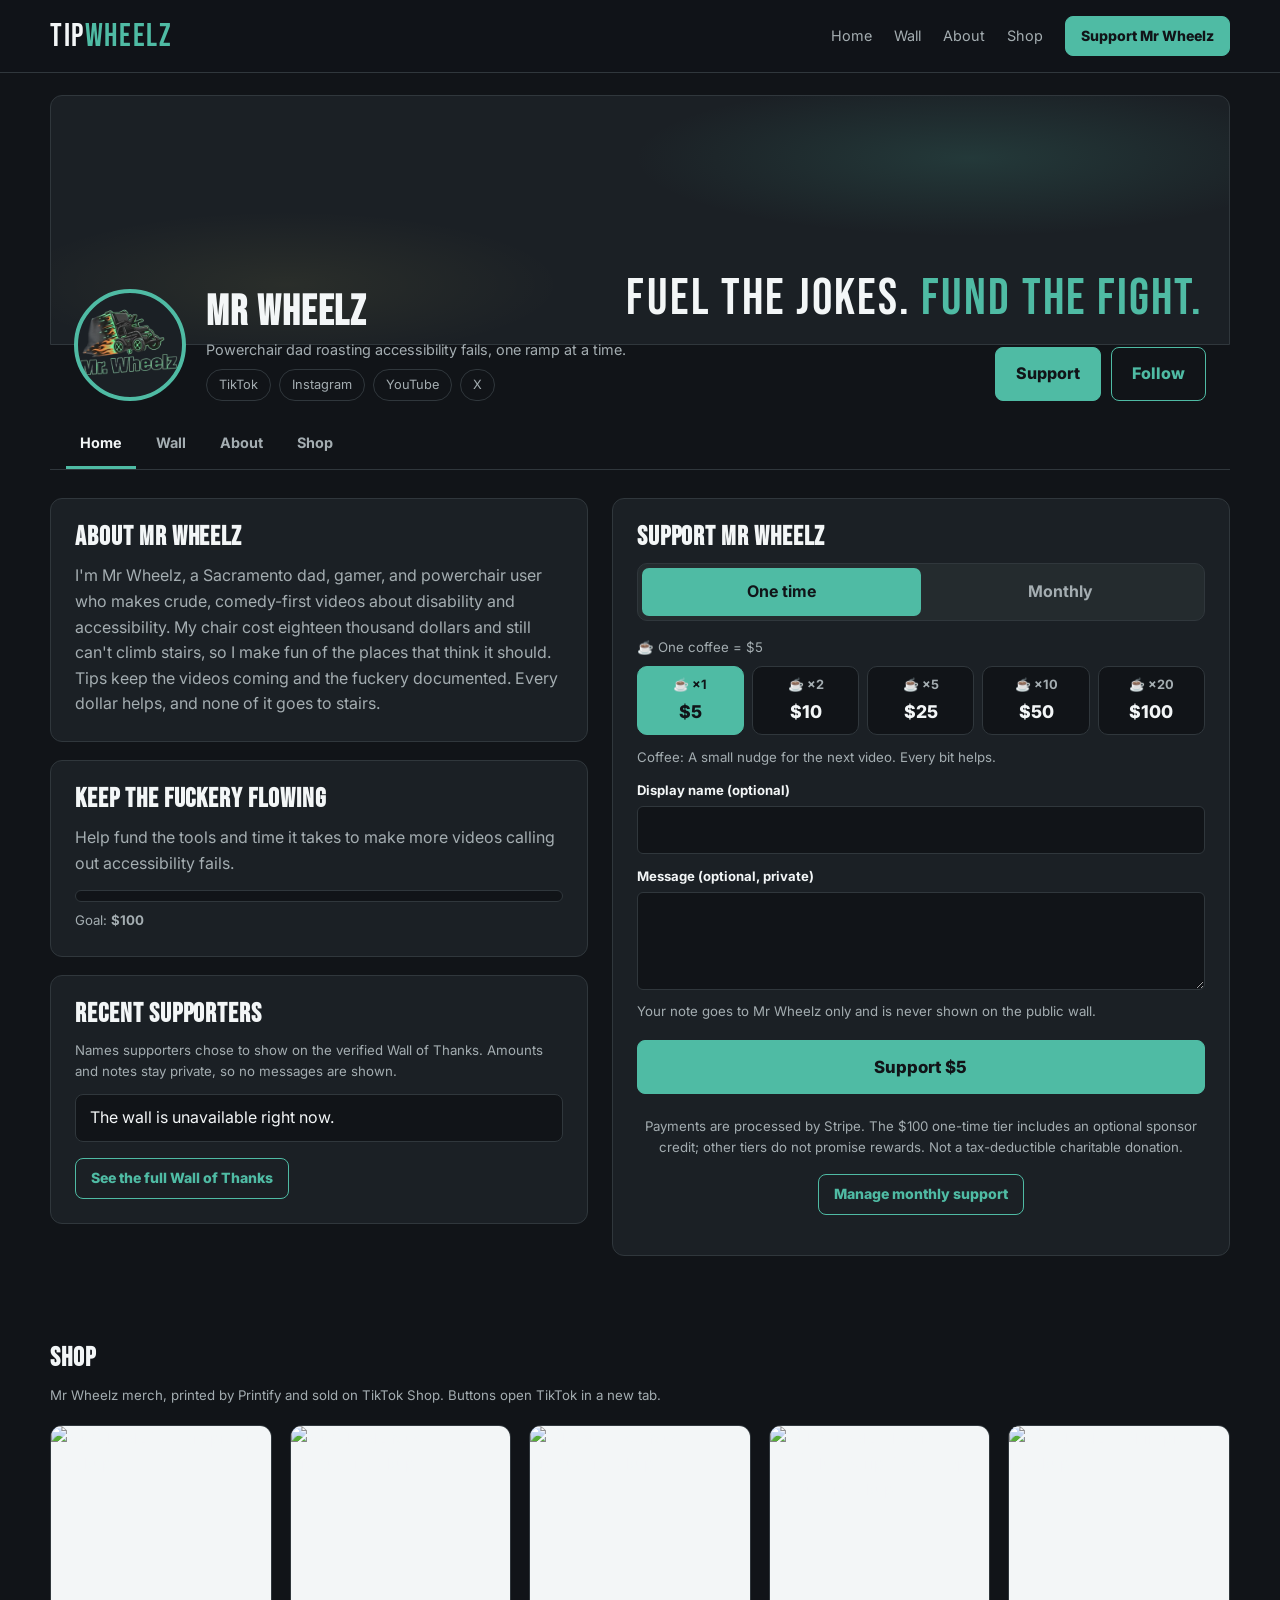
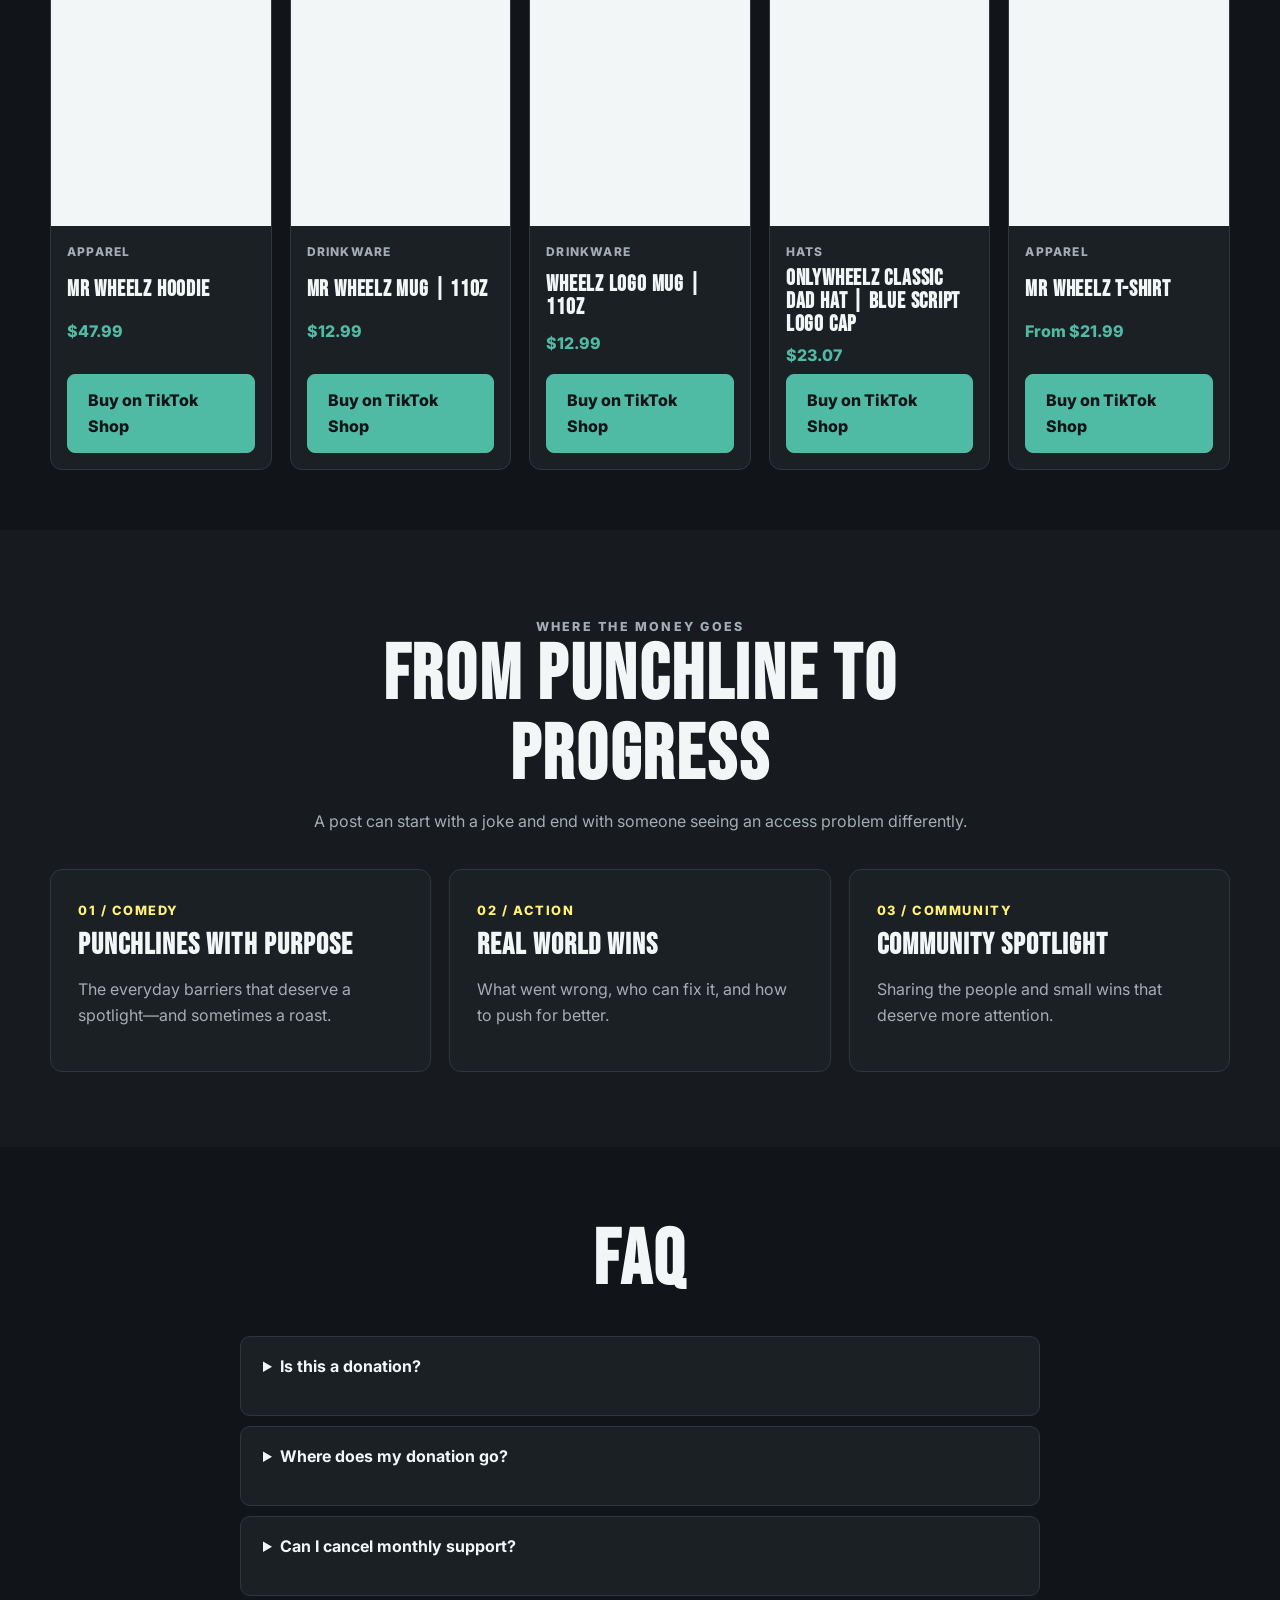
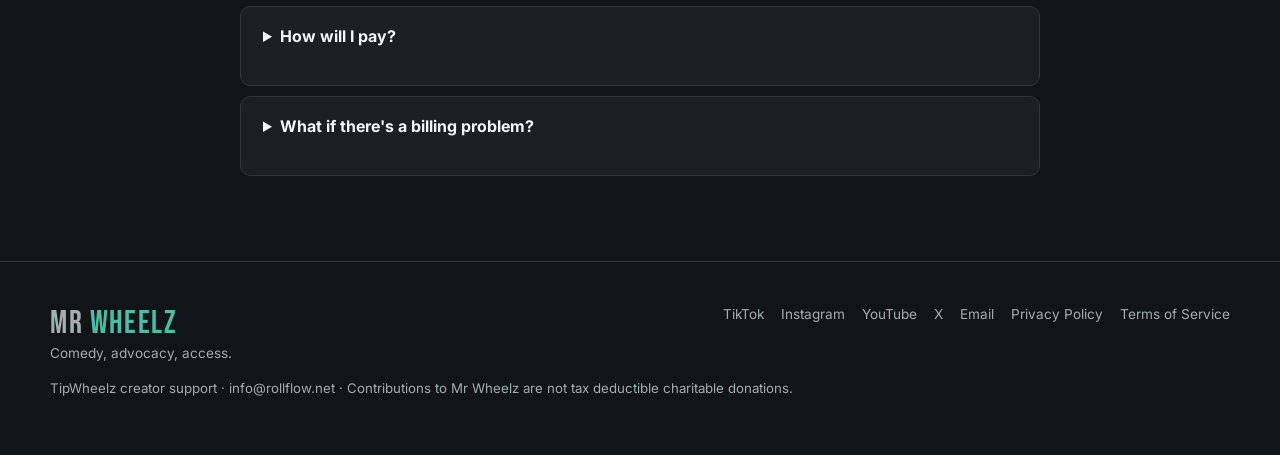
==== commit 533ead6a: "Set goal target to $100" ====
--- a/index.html
+++ b/index.html
@@ -3,7 +3,7 @@
 dialog#checkout-dialog{width:min(540px,calc(100vw - 24px));max-width:none;max-height:min(90vh,900px);overflow:auto}#checkout-dialog .payment-stage[hidden],#checkout-dialog .details-stage[hidden]{display:none}#checkout-dialog .error{color:#ffb8ad;min-height:1.5em;font-size:.88rem}#checkout-dialog .checkline{display:flex;align-items:flex-start;gap:10px;font-size:.86rem;color:var(--muted);margin:14px 0}#checkout-dialog .checkline input{width:auto;margin-top:5px;accent-color:var(--teal)}#checkout-dialog button:disabled{opacity:.55;cursor:wait}#payment-element{margin:20px 0}#checkout-dialog .stripe-attribution{font-size:.76rem;color:var(--muted)}
 .wall-entries-list{display:grid;grid-template-columns:repeat(auto-fit,minmax(210px,1fr));gap:14px;text-align:left;margin:26px 0}.wall-entry{border:1px solid var(--line);background:var(--panel);border-radius:10px;padding:18px}.wall-entry strong{color:var(--yellow)}.wall-entry p{margin:6px 0 0;overflow-wrap:anywhere}.wall-entry small{color:var(--muted)}
  .stripe-badge{display:inline-flex;align-items:center;background:#fff;border-radius:7px;padding:8px 12px;margin:2px 0 4px}.stripe-badge img{display:block;width:136px;height:auto}.stripe-assurance{color:var(--muted);font-size:.85rem;margin:0 0 12px}.skip-link{position:fixed;z-index:10000;left:16px;top:12px;padding:10px 14px;border-radius:7px;background:#fff275;color:#111418;font-weight:800;text-decoration:none;transform:translateY(-180%)}.skip-link:focus{transform:none}:focus-visible{outline:3px solid #fff275;outline-offset:3px}button,.btn,[role="tab"],summary{min-height:44px}main [id],section[id]{scroll-margin-top:96px}@media(prefers-reduced-motion:reduce){html{scroll-behavior:auto!important}*,*::before,*::after{animation-duration:.01ms!important;animation-iteration-count:1!important;transition-duration:.01ms!important;scroll-behavior:auto!important}}.kofi-profile{display:flex;align-items:center;gap:16px;margin:0 0 26px}.kofi-avatar{width:76px;height:76px;flex:none;border-radius:50%;background:var(--text);border:3px solid var(--teal);display:grid;place-items:center;overflow:hidden}.kofi-avatar img{width:100%;height:100%;object-fit:cover;display:block}.kofi-name{font:1.9rem/1 "Bebas Neue",Impact,sans-serif;letter-spacing:.05em}.kofi-status{margin:4px 0 0;color:var(--muted);font-size:.9rem}.kofi-socials{display:flex;flex-wrap:wrap;gap:8px;margin-top:8px}.kofi-socials a{border:1px solid var(--line);border-radius:999px;padding:3px 12px;font-size:.8rem;color:var(--muted);text-decoration:none;min-height:32px;display:inline-flex;align-items:center}.kofi-socials a:hover{color:var(--teal);border-color:var(--teal)}.kofi-grid{display:grid;grid-template-columns:minmax(0,1fr) minmax(0,1.15fr);gap:24px;align-items:start}.kofi-side{display:grid;gap:18px}.kofi-main{position:sticky;top:90px}.kofi-main .tabs{margin:0 0 18px;max-width:none}.kofi-main .tip-list{max-width:none;gap:12px}.kofi-main .tip{grid-template-columns:1fr;gap:12px;padding:20px 22px;min-height:0}.kofi-main .tip .btn{width:100%}.kofi-card{padding:24px}.kofi-card h3{margin:0 0 10px}.kofi-card p{color:var(--muted);margin:0}.goal-bar{height:12px;border-radius:999px;background:var(--bg);border:1px solid var(--line);overflow:hidden;margin:14px 0 8px}.goal-bar span{display:block;height:100%;width:0;background:var(--teal)}.placeholder-tag{display:inline-block;border:1px dashed var(--yellow);color:var(--yellow);border-radius:6px;font-size:.72rem;font-weight:800;letter-spacing:.1em;text-transform:uppercase;padding:2px 8px;margin-bottom:10px}.recent-list{list-style:none;padding:0;margin:12px 0 16px;display:grid;gap:8px}.recent-list li{border:1px solid var(--line);border-radius:8px;padding:10px 14px;background:var(--bg)}.recent-list li strong{color:var(--yellow)}@media(max-width:850px){.kofi-grid{grid-template-columns:1fr}.kofi-main{position:static;order:-1}}.kf-cover-wrap{padding-top:22px}.kf-cover{height:clamp(150px,22vw,250px);border-radius:12px 12px 0 0;border:1px solid var(--line);background:radial-gradient(ellipse 38% 42% at 78% 25%,rgba(79,187,164,.16),transparent 75%),radial-gradient(ellipse 30% 38% at 20% 76%,rgba(255,242,117,.065),transparent 78%),var(--panel);display:flex;align-items:flex-end;justify-content:flex-end;padding:20px 26px;overflow:hidden}.kf-cover-text{font:clamp(1.8rem,4vw,3.4rem)/1 "Bebas Neue",Impact,sans-serif;letter-spacing:.04em}.kf-cover-text span{color:var(--teal)}.kf-profile{display:flex;align-items:flex-end;gap:20px;padding:0 24px 18px;margin-top:-56px;flex-wrap:wrap}.kf-profile .kofi-avatar{width:112px;height:112px;background:var(--panel);border:4px solid var(--teal)}.kf-id{flex:1;min-width:220px}.kf-name{font-size:2.6rem}.kf-actions{display:flex;gap:10px}.kf-tabs{display:flex;gap:6px;border-bottom:1px solid var(--line);padding:0 16px;overflow-x:auto}.kf-tabs a{padding:12px 14px;min-height:44px;text-decoration:none;color:var(--muted);font-weight:700;border-bottom:3px solid transparent}.kf-tabs a[aria-current=page],.kf-tabs a:hover{color:var(--text);border-bottom-color:var(--teal)}.kf-body{padding:28px 0 60px}.kf-h{font-size:1.7rem;margin:0 0 12px}.kf-tipcard{padding:24px}.kf-tipcard .tabs{max-width:none;margin:0 0 16px}.kf-unit{margin:0 0 8px}.unit-chips{display:grid;grid-template-columns:repeat(auto-fit,minmax(92px,1fr));gap:8px}.unit-chip{border:1px solid var(--line);background:var(--bg);color:var(--text);border-radius:10px;padding:8px;display:grid;gap:2px;justify-items:center;min-height:60px}.unit-chip .chip-x{font-size:.8rem;color:var(--muted);font-weight:700}.unit-chip .chip-amt{font-weight:800;font-size:1.1rem}.unit-chip[aria-checked=true]{border-color:var(--teal);background:var(--teal);color:#111418}.unit-chip[aria-checked=true] .chip-x{color:#111418}.kf-tier-desc{min-height:1.5em;margin:12px 0 4px}.kf-label{display:block;font-size:.82rem;font-weight:700;margin:12px 0 5px}.kf-input{font:inherit;color:var(--text);background:#111418;border:1px solid var(--line);border-radius:6px;padding:10px;width:100%}.kf-go{width:100%;margin:16px 0 8px;font-size:1.05rem}.kf-center{text-align:center}.kofi-main .error{color:#ffb8ad;font-size:.88rem;text-align:center}@media(max-width:850px){.kf-profile{margin-top:-44px}.kf-profile .kofi-avatar{width:88px;height:88px}.kf-actions{width:100%}.kf-actions .btn{flex:1}}.shop-grid{list-style:none;padding:0;margin:18px 0 0;display:grid;grid-template-columns:repeat(auto-fill,minmax(220px,1fr));gap:18px}.shop-card{border:1px solid var(--line);background:var(--panel);border-radius:12px;overflow:hidden;display:flex;flex-direction:column}.shop-card img{width:100%;aspect-ratio:1;object-fit:cover;display:block;background:var(--text)}.shop-card .shop-info{padding:16px;display:grid;gap:6px;flex:1}.shop-card h3{font-size:1.4rem}.shop-cat{color:var(--muted);font-size:.75rem;font-weight:800;text-transform:uppercase;letter-spacing:.1em}.shop-price{color:var(--teal);font-weight:800}.shop-card .btn{margin-top:auto;width:100%}</style></head><body id="top"><a class="skip-link" href="#main-content">Skip to main content</a><header role="banner"><div class="wrap nav"><a class="brand" href="#top" aria-label="TipWheelz home">TIP<span>WHEELZ</span></a><nav aria-label="Main navigation"><a href="#home">Home</a><a href="#supporters">Wall</a><a href="#about">About</a><a href="#shop">Shop</a><a class="btn small" href="#support">Support Mr Wheelz</a></nav></div></header><main id="main-content" tabindex="-1"><div class="kf-cover-wrap wrap"><div class="kf-cover" aria-hidden="true"><span class="kf-cover-text">Fuel the jokes. <span>Fund the fight.</span></span></div><div class="kf-profile"><div class="kofi-avatar"><img src="assets/mrwheelz-avatar.webp" width="112" height="112" alt="Mr. Wheelz logo"></div><div class="kf-id"><h1 class="kf-name">Mr Wheelz</h1><p class="kofi-status">Powerchair dad roasting accessibility fails, one ramp at a time.</p><div class="kofi-socials"><a href="https://tiktok.com/@mr.wheelz88" target="_blank" rel="noopener noreferrer">TikTok</a><a href="https://www.instagram.com/mrwheelz2025/" target="_blank" rel="noopener noreferrer">Instagram</a><a href="https://youtube.com/@mrwheelz" target="_blank" rel="noopener noreferrer">YouTube</a><a href="https://x.com/mrwheelz88" target="_blank" rel="noopener noreferrer">X</a></div></div><div class="kf-actions"><a class="btn" href="#support">Support</a><a class="btn outline" href="https://tiktok.com/@mr.wheelz88" target="_blank" rel="noopener noreferrer">Follow</a></div></div><nav class="kf-tabs" aria-label="Page sections"><a href="#home" aria-current="page">Home</a><a href="#supporters">Wall</a><a href="#about">About</a><a href="#shop">Shop</a></nav></div>
-<section class="kf-body" id="home"><div class="wrap kofi-grid"><div class="kofi-side"><article class="panel kofi-card" id="about-card" aria-labelledby="about-h"><h2 class="kf-h" id="about-h">About Mr Wheelz</h2><p>I'm Mr Wheelz, a Sacramento dad, gamer, and powerchair user who makes crude, comedy-first videos about disability and accessibility. My chair cost eighteen thousand dollars and still can't climb stairs, so I make fun of the places that think it should. Tips keep the videos coming and the fuckery documented. Every dollar helps, and none of it goes to stairs.</p></article><article class="panel kofi-card" aria-labelledby="goal-h"><h2 class="kf-h" id="goal-h">Keep the Fuckery Flowing</h2><p>Help fund the tools and time it takes to make more videos calling out accessibility fails.</p><div class="goal-bar" role="img" aria-label="Goal progress: target coming soon"><span></span></div><p class="fine">Target coming soon</p></article><article class="panel kofi-card" id="supporters" aria-labelledby="recent-h"><h2 class="kf-h" id="recent-h">Recent supporters</h2><p class="fine">Names supporters chose to show on the verified Wall of Thanks. Amounts and notes stay private, so no messages are shown.</p><ul class="recent-list" id="recent-list" aria-live="polite"><li>Loading…</li></ul><a class="btn outline small" id="wall-page-link" href="https://manthey1-crypto.github.io/tipwheelz-mack-preview/wall/">See the full Wall of Thanks</a></article></div>
+<section class="kf-body" id="home"><div class="wrap kofi-grid"><div class="kofi-side"><article class="panel kofi-card" id="about-card" aria-labelledby="about-h"><h2 class="kf-h" id="about-h">About Mr Wheelz</h2><p>I'm Mr Wheelz, a Sacramento dad, gamer, and powerchair user who makes crude, comedy-first videos about disability and accessibility. My chair cost eighteen thousand dollars and still can't climb stairs, so I make fun of the places that think it should. Tips keep the videos coming and the fuckery documented. Every dollar helps, and none of it goes to stairs.</p></article><article class="panel kofi-card" aria-labelledby="goal-h"><h2 class="kf-h" id="goal-h">Keep the Fuckery Flowing</h2><p>Help fund the tools and time it takes to make more videos calling out accessibility fails.</p><div class="goal-bar" role="img" aria-label="Goal: $100"><span></span></div><p class="fine">Goal: <strong>$100</strong></p></article><article class="panel kofi-card" id="supporters" aria-labelledby="recent-h"><h2 class="kf-h" id="recent-h">Recent supporters</h2><p class="fine">Names supporters chose to show on the verified Wall of Thanks. Amounts and notes stay private, so no messages are shown.</p><ul class="recent-list" id="recent-list" aria-live="polite"><li>Loading…</li></ul><a class="btn outline small" id="wall-page-link" href="https://manthey1-crypto.github.io/tipwheelz-mack-preview/wall/">See the full Wall of Thanks</a></article></div>
 <div class="kofi-main" id="support"><div class="panel kf-tipcard"><h2 class="kf-h">Support Mr Wheelz</h2><div class="tabs" role="tablist" aria-label="Support frequency"><button type="button" class="tab" role="tab" id="once-tab" aria-controls="once" aria-selected="true" tabindex="0">One time</button><button type="button" class="tab" role="tab" id="monthly-tab" aria-controls="monthly" aria-selected="false" tabindex="-1">Monthly</button></div><div id="once" role="tabpanel" aria-labelledby="once-tab"><p class="fine kf-unit">☕ One coffee = $5</p><div class="unit-chips" role="radiogroup" aria-label="One-time amount"><button type="button" class="unit-chip" role="radio" aria-checked="false" data-pick="5" aria-label="Coffee — $5 one time"><span class="chip-x">☕ ×1</span><span class="chip-amt">$5</span></button><button type="button" class="unit-chip" role="radio" aria-checked="false" data-pick="10" aria-label="Cart Corral Crusher — $10 one time"><span class="chip-x">☕ ×2</span><span class="chip-amt">$10</span></button><button type="button" class="unit-chip" role="radio" aria-checked="false" data-pick="25" aria-label="Door Buster — $25 one time"><span class="chip-x">☕ ×5</span><span class="chip-amt">$25</span></button><button type="button" class="unit-chip" role="radio" aria-checked="false" data-pick="50" aria-label="Production Boost — $50 one time"><span class="chip-x">☕ ×10</span><span class="chip-amt">$50</span></button><button type="button" class="unit-chip" role="radio" aria-checked="false" data-pick="100" aria-label="Episode Sponsor — $100 one time"><span class="chip-x">☕ ×20</span><span class="chip-amt">$100</span></button></div><div hidden><div class="panel tip"><div><b>$5</b><strong>Coffee</strong><p>A small nudge for the next video. Every bit helps.</p></div><button type="button" class="btn checkout" data-tier="Coffee — $5 one time" data-amount="5">Choose $5</button></div><div class="panel tip"><div><b>$10</b><strong>Cart Corral Crusher</strong><p>Helps cover captions so more people catch the punchline.</p></div><button type="button" class="btn checkout" data-tier="Cart Corral Crusher — $10 one time" data-amount="10">Choose $10</button></div><div class="panel tip"><div><b>$25</b><strong>Door Buster</strong><p>Backs the time it takes to film another access story.</p></div><button type="button" class="btn checkout" data-tier="Door Buster — $25 one time" data-amount="25">Choose $25</button></div><div class="panel tip"><div><b>$50</b><strong>Production Boost</strong><p>Helps with edits, travel, and the gear behind each post.</p></div><button type="button" class="btn checkout" data-tier="Production Boost — $50 one time" data-amount="50">Choose $50</button></div><div class="panel tip"><div><b>$100</b><strong>Episode Sponsor</strong><p>Help put an episode together. Includes an optional end-card sponsor credit for 30 days.</p></div><button type="button" class="btn checkout" data-tier="Episode Sponsor — $100 one time" data-amount="100">Choose $100</button></div></div></div><div id="monthly" role="tabpanel" aria-labelledby="monthly-tab" hidden><div class="unit-chips" role="radiogroup" aria-label="Monthly amount"><button type="button" class="unit-chip" role="radio" aria-checked="false" data-pick="3" aria-label="Backer — $3 monthly"><span class="chip-x">Backer</span><span class="chip-amt">$3/mo</span></button><button type="button" class="unit-chip" role="radio" aria-checked="false" data-pick="7" aria-label="Crew — $7 monthly"><span class="chip-x">Crew</span><span class="chip-amt">$7/mo</span></button><button type="button" class="unit-chip" role="radio" aria-checked="false" data-pick="15" aria-label="Producer — $15 monthly"><span class="chip-x">Producer</span><span class="chip-amt">$15/mo</span></button><button type="button" class="unit-chip" role="radio" aria-checked="false" data-pick="30" aria-label="Champion — $30 monthly"><span class="chip-x">Champion</span><span class="chip-amt">$30/mo</span></button></div><div hidden><div class="panel tip"><div><b>$3/mo</b><strong>Backer</strong><p>A few bucks each month to keep the camera rolling.</p></div><button type="button" class="btn" data-tier="Backer — $3 monthly" data-amount="3">Choose Backer</button></div><div class="panel tip"><div><b>$7/mo</b><strong>Crew</strong><p>Steady help with captions and the little costs that add up.</p></div><button type="button" class="btn" data-tier="Crew — $7 monthly" data-amount="7">Choose Crew</button></div><div class="panel tip"><div><b>$15/mo</b><strong>Producer</strong><p>Helps me get out, film, and turn a story into something worth sharing.</p></div><button type="button" class="btn" data-tier="Producer — $15 monthly" data-amount="15">Choose Producer</button></div><div class="panel tip"><div><b>$30/mo</b><strong>Champion</strong><p>A bigger monthly push for more videos and access stories.</p></div><button type="button" class="btn" data-tier="Champion — $30 monthly" data-amount="30">Choose Champion</button></div></div></div><p class="kf-tier-desc fine" id="tier-desc" aria-live="polite"></p><label class="kf-label" for="kf-name">Display name (optional)</label><input class="kf-input" id="kf-name" type="text" autocomplete="name" maxlength="100"><label class="kf-label" for="kf-note">Message (optional, private)</label><textarea class="kf-input" id="kf-note" rows="3" maxlength="500" aria-describedby="kf-note-help"></textarea><span id="kf-note-help" class="fine">Your note goes to Mr Wheelz only and is never shown on the public wall.</span><button type="button" class="btn kf-go" id="kf-go">Support $5</button><p class="fine kf-center">Payments are processed by Stripe. The $100 one-time tier includes an optional sponsor credit; other tiers do not promise rewards. Not a tax-deductible charitable donation.</p><p class="kf-center"><button class="btn outline small" type="button" id="manage-billing">Manage monthly support</button></p><p id="billing-error" class="error" role="alert"></p></div></div></div></section>
 <section class="kf-body" id="shop" aria-labelledby="shop-h"><div class="wrap"><h2 class="kf-h" id="shop-h">Shop</h2><p class="fine">Mr Wheelz merch, printed by Printify and sold on TikTok Shop. Buttons open TikTok in a new tab.</p><ul class="shop-grid" id="shop-grid" aria-live="polite"><li class="fine">Loading products…</li></ul></div></section><div id="about"><section class="section alt" id="impact"><div class="wrap"><div class="section-head"><p class="eyebrow">Where the money goes</p><h2>From punchline to progress</h2><p>A post can start with a joke and end with someone seeing an access problem differently.</p></div><div class="grid3"><article class="card"><span class="callout">01 / Comedy</span><h3>Punchlines with purpose</h3><p>The everyday barriers that deserve a spotlight—and sometimes a roast.</p></article><article class="card"><span class="callout">02 / Action</span><h3>Real world wins</h3><p>What went wrong, who can fix it, and how to push for better.</p></article><article class="card"><span class="callout">03 / Community</span><h3>Community spotlight</h3><p>Sharing the people and small wins that deserve more attention.</p></article></div></div></section>
 </div><section class="section" id="faq"><div class="wrap"><div class="section-head"><h2>FAQ</h2></div><div class="faq"><details><summary>Is this a donation?</summary><p>Yes. It's a voluntary contribution to support Mr Wheelz. Because it goes to the creator rather than a qualified charity, it is not a tax deductible charitable donation.</p></details><details><summary>Where does my donation go?</summary><p>Mostly behind-the-scenes costs: captions, editing, getting to stories, and keeping the gear working.</p></details><details><summary>Can I cancel monthly support?</summary><p>Yes. Use the Manage monthly support button on the device where you subscribed, or email info@rollflow.net for help.</p></details><details><summary>How will I pay?</summary><p>Enter your card securely in the Stripe payment form on this page.</p></details><details><summary>What if there's a billing problem?</summary><p>Contact <a href="mailto:info@rollflow.net">info@rollflow.net</a> for help.</p></details></div></div></section></main><footer><div class="wrap"><div class="footer-line"><div><a class="brand" href="#top">MR <span>WHEELZ</span></a><div>Comedy, advocacy, access.</div></div><div class="links"><a href="https://tiktok.com/@mr.wheelz88" target="_blank" rel="noopener noreferrer">TikTok</a><a href="https://www.instagram.com/mrwheelz2025/" target="_blank" rel="noopener noreferrer">Instagram</a><a href="https://youtube.com/@mrwheelz" target="_blank" rel="noopener noreferrer">YouTube</a><a href="https://x.com/mrwheelz88" target="_blank" rel="noopener noreferrer">X</a><a href="mailto:info@rollflow.net">Email</a><a href="https://manthey1-crypto.github.io/tipwheelz-mack-preview/privacy/">Privacy Policy</a><a href="https://manthey1-crypto.github.io/tipwheelz-mack-preview/terms/">Terms of Service</a></div></div><p class="fine">TipWheelz creator support · info@rollflow.net · Contributions to Mr Wheelz are not tax deductible charitable donations.</p></div></footer><dialog id="checkout-dialog" aria-labelledby="dialog-title" aria-describedby="chosen-tier checkout-disclosure"><h3 id="dialog-title">Support Mr Wheelz</h3><p id="chosen-tier"></p><p class="fine">Your card details are handled securely by Stripe.</p><div class="details-stage" id="details-stage"><form id="details-form"><label for="supporter-email">Email</label><input id="supporter-email" type="email" inputmode="email" autocomplete="email" maxlength="254" required aria-describedby="details-error"><label for="supporter-name">Name (optional)</label><input id="supporter-name" type="text" autocomplete="name" maxlength="100"><label for="supporter-note">Note (optional)</label><textarea id="supporter-note" rows="2" maxlength="500" aria-describedby="checkout-note-help"></textarea><span id="checkout-note-help" class="fine">This note is private and is never shown on the public wall.</span><label class="checkline"><input id="wall-consent" type="checkbox">You may show my name on the public Wall of Thanks after my payment is verified and reviewed. My note stays private.</label><p id="checkout-disclosure" class="fine"></p><p class="fine">By continuing, you agree to the <a href="https://manthey1-crypto.github.io/tipwheelz-mack-preview/terms/">Terms of Service</a>. See the <a href="https://manthey1-crypto.github.io/tipwheelz-mack-preview/privacy/">Privacy Policy</a>.</p><p id="details-error" class="error" role="alert"></p><div class="dialog-actions"><button type="button" class="btn outline close-dialog">Cancel</button><button type="submit" class="btn" id="continue-button">Continue</button></div></form></div><div class="payment-stage" id="payment-stage" hidden><a class="stripe-badge" href="https://stripe.com" target="_blank" rel="noopener noreferrer" aria-label="Powered by Stripe (opens Stripe in a new tab)"><img src="https://images.stripeassets.com/fzn2n1nzq965/4M6d6BSWzlgsrJx8rdZb0I/733f37ef69b5ca1d3d33e127184f4ce4/Powered_by_Stripe.svg?q=80&amp;w=1082" alt="Powered by Stripe"></a><p class="stripe-assurance">Secure card entry powered by Stripe</p><div id="payment-element"></div><p id="payment-disclosure" class="fine"></p><p id="payment-error" class="error" role="alert"></p><div class="dialog-actions"><button type="button" class="btn outline close-dialog">Cancel</button><button type="button" class="btn" id="confirm-button">Pay securely</button></div><p class="stripe-attribution">Payment details are collected securely by Stripe. <a href="https://manthey1-crypto.github.io/tipwheelz-mack-preview/terms/">Terms</a> · <a href="https://manthey1-crypto.github.io/tipwheelz-mack-preview/privacy/">Privacy</a></p></div></dialog><script src="https://js.stripe.com/clover/stripe.js" async></script><script>
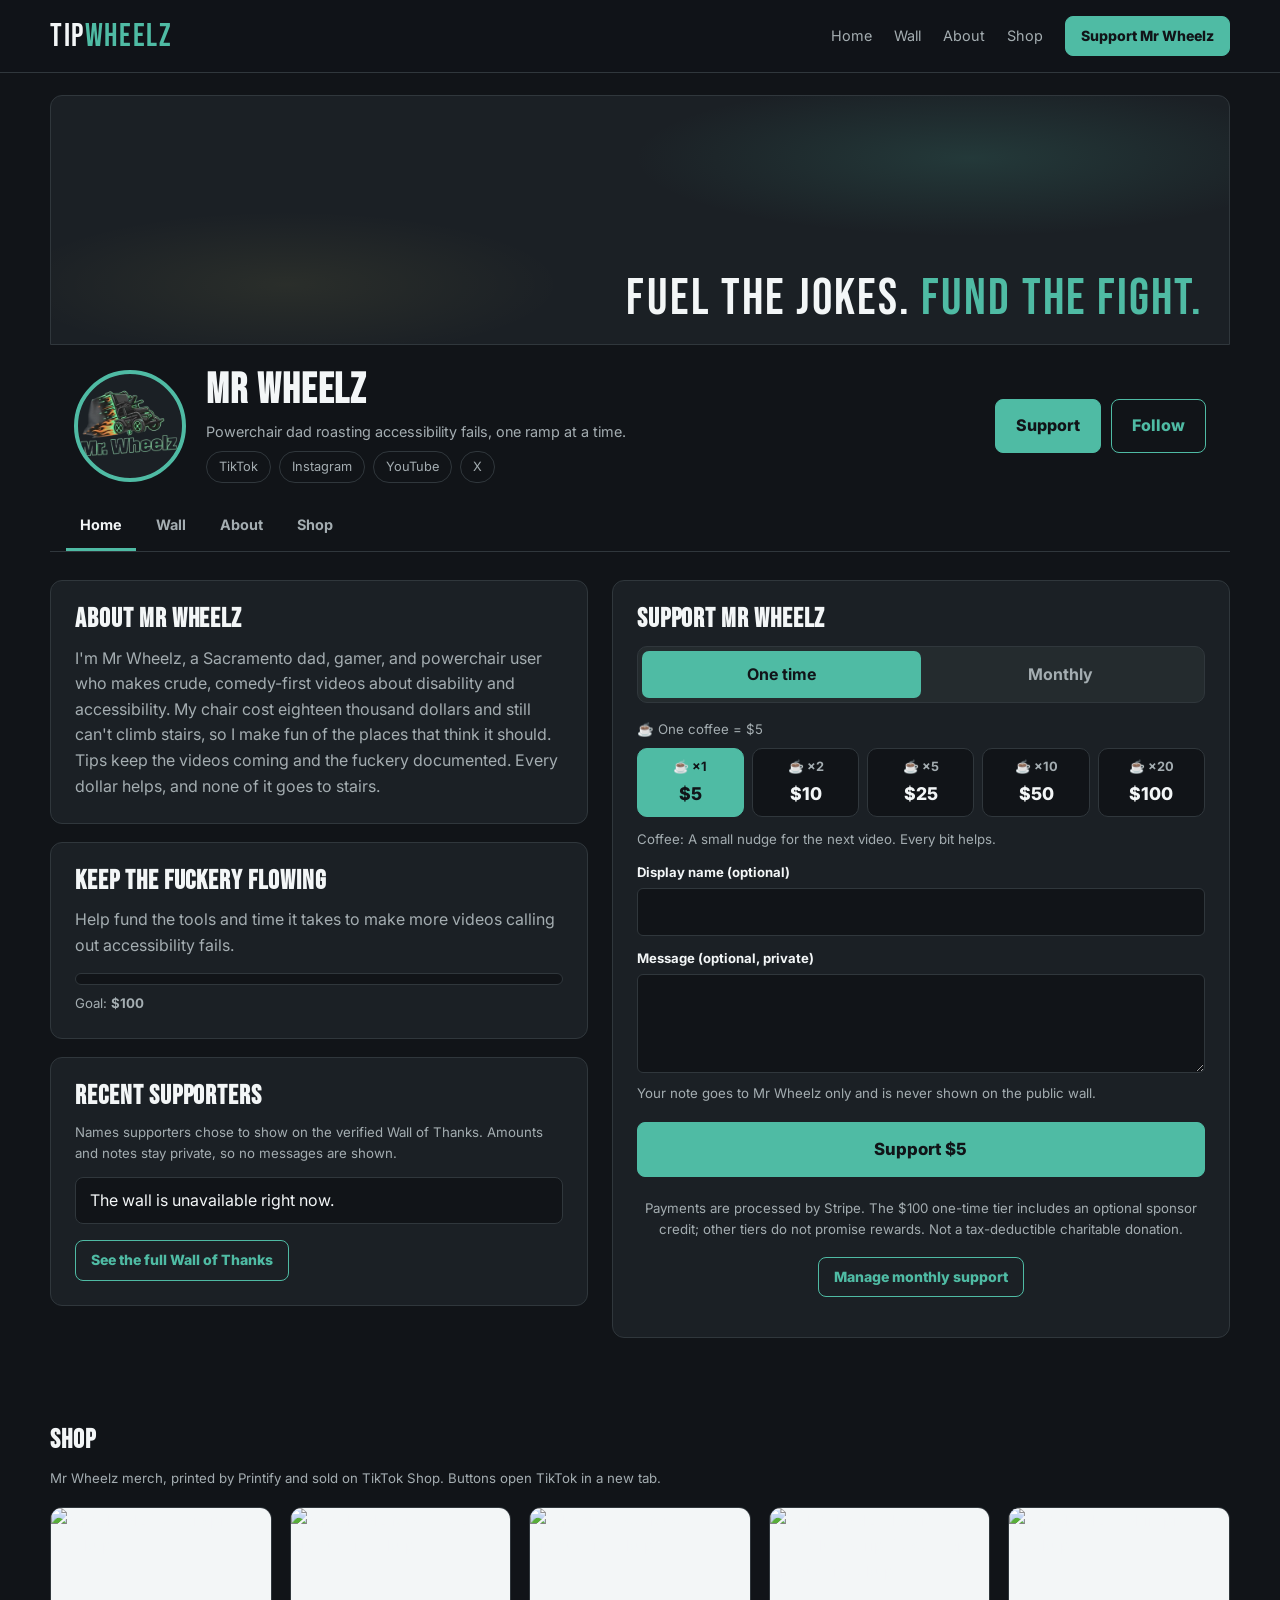
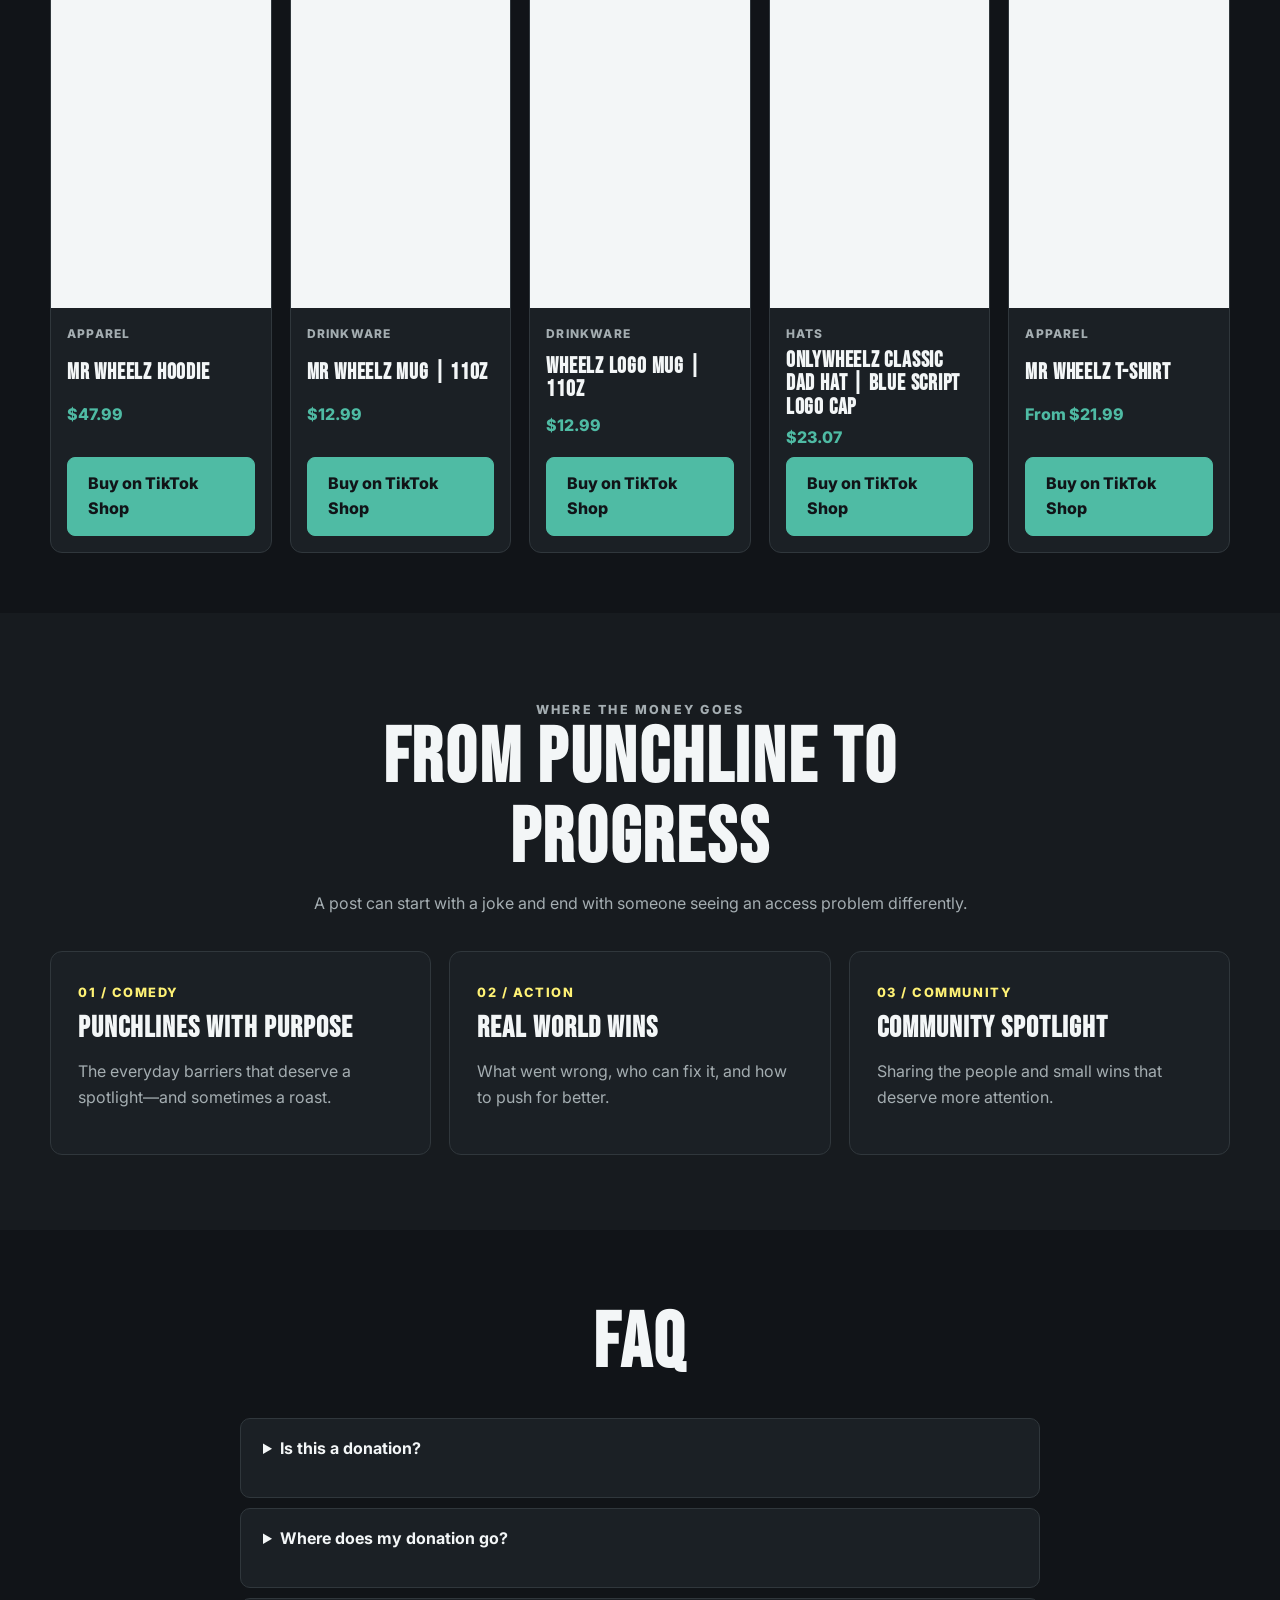
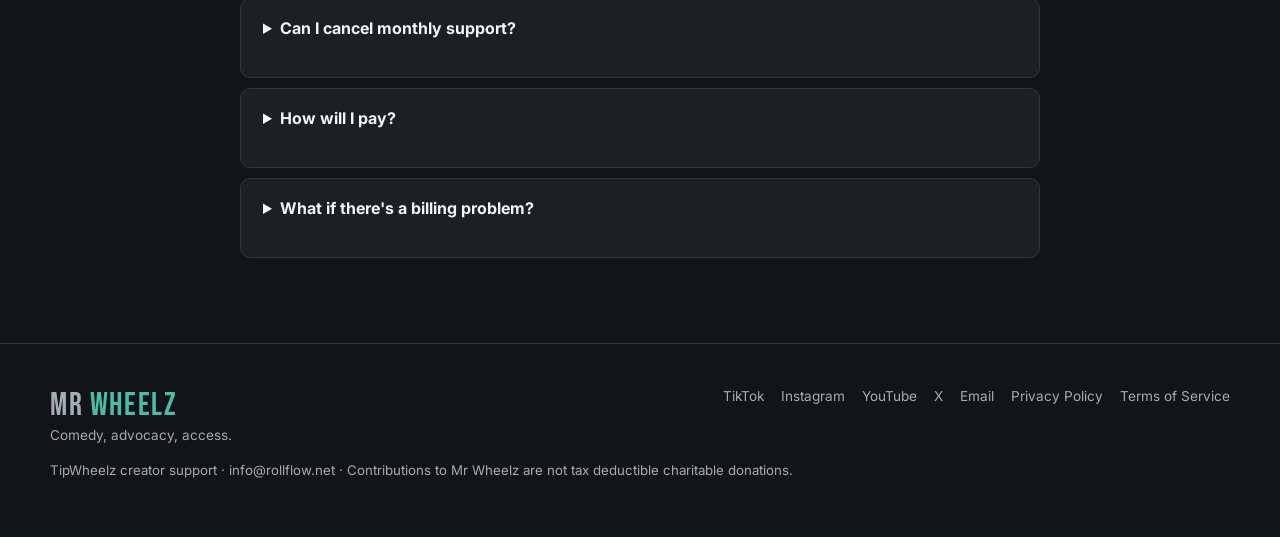
==== commit 3d3e3bda: "Fix mobile profile header overlap and monthly tier spacing" ====
--- a/index.html
+++ b/index.html
@@ -2,7 +2,34 @@
 :root{--bg:#111418;--panel:#1b2025;--line:#30373c;--teal:#4fbba4;--yellow:#fff275;--text:#f3f6f7;--muted:#a4adb1}*{box-sizing:border-box}html{scroll-behavior:smooth}body{margin:0;background:var(--bg);color:var(--text);font:16px/1.6 Inter,Arial,sans-serif}a{color:inherit}button{font:inherit;cursor:pointer}h1,h2,h3{font-family:"Bebas Neue",Impact,sans-serif;letter-spacing:.035em;line-height:1.04;margin:0}h1{font-size:clamp(4.4rem,10vw,9rem)}h2{font-size:clamp(3rem,6vw,5.4rem)}h3{font-size:1.85rem}.wrap{width:min(1180px,calc(100% - 40px));margin:auto}header{border-bottom:1px solid var(--line);background:rgba(17,20,24,.96);position:sticky;top:0;z-index:10}.nav{display:flex;align-items:center;justify-content:space-between;gap:24px;min-height:72px}.brand{font:2rem "Bebas Neue",Impact,sans-serif;text-decoration:none;letter-spacing:.05em}.brand span{color:var(--teal)}nav{display:flex;align-items:center;gap:22px}nav a{text-decoration:none;color:var(--muted);font-size:.9rem}nav a:hover,footer a:hover{color:var(--teal)}.btn{border:1px solid var(--teal);border-radius:8px;background:var(--teal);color:#111418;text-decoration:none;font-weight:800;padding:13px 20px;display:inline-flex;justify-content:center;align-items:center;gap:8px;min-height:48px;transition:transform .18s,background .18s}.btn:hover{transform:translateY(-2px);background:#67cfb9}.btn.outline{background:transparent;color:var(--teal)}.btn.outline:hover{background:var(--teal);color:#111418}.btn.small{min-height:40px;padding:8px 15px;font-size:.88rem}.hero{padding:clamp(70px,9vw,130px) 0 90px;background:radial-gradient(circle at 82% 24%,rgba(79,187,164,.13),transparent 34%)}.hero-grid{display:grid;grid-template-columns:1.2fr .8fr;gap:8%;align-items:center}.eyebrow{text-transform:uppercase;letter-spacing:.18em;color:var(--yellow);font-size:.78rem;font-weight:800;margin:0 0 18px}.hero h1 span{color:var(--teal)}.lead{font-size:clamp(1.1rem,2vw,1.5rem);color:var(--muted);max-width:570px}.actions{display:flex;flex-wrap:wrap;gap:12px;margin:32px 0 22px}.fine{font-size:.83rem;color:var(--muted)}.panel,.card{border:1px solid var(--line);background:var(--panel);border-radius:12px}.hero-panel{padding:30px;box-shadow:0 0 70px rgba(79,187,164,.05)}.orbit{height:190px;display:grid;place-items:center;position:relative;overflow:hidden;margin:-7px -7px 24px;background:radial-gradient(circle,rgba(79,187,164,.13),transparent 70%);border:1px solid rgba(79,187,164,.2);border-radius:10px}.orbit-svg{position:absolute;inset:0;width:100%;height:100%;pointer-events:none}.orbit-path{fill:none;stroke-width:1.5;vector-effect:non-scaling-stroke}.orbit-path.teal{stroke:rgba(79,187,164,.52)}.orbit-path.yellow{stroke:rgba(255,242,117,.42)}.orbit-dot.teal{fill:var(--teal);filter:drop-shadow(0 0 8px rgba(79,187,164,.8))}.orbit-dot.yellow{fill:var(--yellow);filter:drop-shadow(0 0 8px rgba(255,242,117,.7))}.orbit-core{width:114px;height:114px;border-radius:50%;background:#111b1d;border:1px solid var(--teal);display:grid;place-items:center;text-align:center;z-index:2;box-shadow:0 0 32px rgba(79,187,164,.22);font:1.55rem/1 'Bebas Neue',Impact,sans-serif;letter-spacing:.07em;color:var(--yellow)}.hero{position:relative;overflow:hidden;isolation:isolate}.hero:before{content:'';position:absolute;inset:-25% -10%;pointer-events:none;background:radial-gradient(ellipse 38% 42% at 78% 25%,rgba(79,187,164,.16),transparent 75%),radial-gradient(ellipse 30% 38% at 20% 76%,rgba(255,242,117,.065),transparent 78%);animation:hero-glow 18s ease-in-out infinite alternate;z-index:0}.hero-grid{position:relative;z-index:1}@keyframes hero-glow{to{transform:translate3d(-3%,4%,0) scale(1.08)}}@media(prefers-reduced-motion:reduce){.hero:before{animation:none}}.hero-panel>div{padding:18px 0;border-bottom:1px solid var(--line)}.hero-panel>div:first-child{padding-top:0}.hero-panel>div:last-child{border:0;padding-bottom:0}.hero-panel strong{display:block;color:var(--teal);text-transform:uppercase;letter-spacing:.08em;font-size:.8rem}.hero-panel p{margin:5px 0 0;color:var(--muted)}.quote{color:var(--yellow)!important;font-weight:600;font-style:italic}.section{padding:75px 0}.section.alt{background:#171b1f}.section-head{text-align:center;max-width:720px;margin:0 auto 34px}.section-head p{color:var(--muted);margin:12px 0 0}.tabs{display:flex;background:#242b2e;border:1px solid var(--line);border-radius:10px;padding:4px;max-width:390px;margin:0 auto 28px}.tab{flex:1;border:0;background:none;color:var(--muted);padding:11px;border-radius:7px;font-weight:700}.tab[aria-selected=true]{background:var(--teal);color:#111418}.tip-list{max-width:860px;margin:0 auto;display:grid;gap:16px}.tip-list[hidden]{display:none!important}.tip{display:grid;grid-template-columns:minmax(0,1fr) auto;align-items:center;gap:30px;padding:26px 30px;min-height:124px}.tip>div{min-width:0}.tip .btn{min-width:148px}.tip p{max-width:570px}.tip b{font-size:1.55rem;color:var(--teal);margin-right:12px}.tip strong{font-size:1.02rem}.tip p{margin:4px 0 0;color:var(--muted);font-size:.92rem}.tip .btn{white-space:nowrap}.grid3{display:grid;grid-template-columns:repeat(3,1fr);gap:18px}.grid4{display:grid;grid-template-columns:repeat(4,minmax(0,1fr));gap:18px}.grid2{display:grid;grid-template-columns:repeat(2,1fr);gap:18px}.card{padding:27px}.card .num{color:var(--teal);font-family:"Bebas Neue";font-size:2rem}.card p,.card li{color:var(--muted)}.card ul{padding-left:20px}.card li{margin:6px 0}.card h3{margin:8px 0 12px}.callout{color:var(--yellow);font-weight:800;font-size:.8rem;text-transform:uppercase;letter-spacing:.12em}.tiers{margin-top:35px}.tier-price{color:var(--teal);font-weight:800}.reward{margin-top:18px}.faq{max-width:800px;margin:auto}.faq details{border:1px solid var(--line);border-radius:10px;background:var(--panel);margin:10px 0;padding:17px 22px}.faq summary{cursor:pointer;font-weight:700}.faq details p{color:var(--muted);margin-bottom:2px}.note{max-width:820px;margin:35px auto 0;text-align:center;color:var(--muted);font-size:.88rem}.wall{text-align:center;padding:55px;border:1px solid rgba(79,187,164,.45);border-radius:14px;background:linear-gradient(135deg,rgba(79,187,164,.1),rgba(255,242,117,.03))}.wall p{color:var(--muted)}footer{border-top:1px solid var(--line);padding:42px 0;color:var(--muted);font-size:.85rem}.footer-line{display:flex;justify-content:space-between;gap:25px;flex-wrap:wrap}.links{display:flex;gap:17px;flex-wrap:wrap}footer a{text-decoration:none}dialog{border:1px solid var(--teal);border-radius:12px;background:var(--panel);color:var(--text);max-width:440px;padding:28px;box-shadow:0 30px 80px #000a}dialog::backdrop{background:#000b}dialog p{color:var(--muted)}dialog form{display:grid;gap:7px}dialog label{font-size:.82rem;font-weight:700;margin-top:7px}dialog input,dialog textarea{font:inherit;color:var(--text);background:#111418;border:1px solid var(--line);border-radius:6px;padding:10px;width:100%}.dialog-actions{display:flex;gap:9px;margin-top:14px}.dialog-actions .btn{flex:1}:focus-visible{outline:3px solid var(--yellow);outline-offset:3px}@media(max-width:850px){.grid4{grid-template-columns:repeat(2,minmax(0,1fr))}.hero-grid{grid-template-columns:1fr;row-gap:32px}.grid3{grid-template-columns:1fr}.grid2{grid-template-columns:1fr 1fr}.hero-panel{max-width:640px}nav a:not(.btn){display:none}}@media(max-width:600px){.grid4{grid-template-columns:1fr}.wrap{width:min(100% - 30px,1180px)}.grid2{grid-template-columns:1fr}.tip{grid-template-columns:1fr;gap:17px;padding:22px}.tip .btn{width:100%}.hero{padding:70px 0}.section{padding:55px 0}.wall{padding:35px 22px}}@media(prefers-reduced-motion:reduce){html{scroll-behavior:auto}.btn{transition:none}}
 dialog#checkout-dialog{width:min(540px,calc(100vw - 24px));max-width:none;max-height:min(90vh,900px);overflow:auto}#checkout-dialog .payment-stage[hidden],#checkout-dialog .details-stage[hidden]{display:none}#checkout-dialog .error{color:#ffb8ad;min-height:1.5em;font-size:.88rem}#checkout-dialog .checkline{display:flex;align-items:flex-start;gap:10px;font-size:.86rem;color:var(--muted);margin:14px 0}#checkout-dialog .checkline input{width:auto;margin-top:5px;accent-color:var(--teal)}#checkout-dialog button:disabled{opacity:.55;cursor:wait}#payment-element{margin:20px 0}#checkout-dialog .stripe-attribution{font-size:.76rem;color:var(--muted)}
 .wall-entries-list{display:grid;grid-template-columns:repeat(auto-fit,minmax(210px,1fr));gap:14px;text-align:left;margin:26px 0}.wall-entry{border:1px solid var(--line);background:var(--panel);border-radius:10px;padding:18px}.wall-entry strong{color:var(--yellow)}.wall-entry p{margin:6px 0 0;overflow-wrap:anywhere}.wall-entry small{color:var(--muted)}
- .stripe-badge{display:inline-flex;align-items:center;background:#fff;border-radius:7px;padding:8px 12px;margin:2px 0 4px}.stripe-badge img{display:block;width:136px;height:auto}.stripe-assurance{color:var(--muted);font-size:.85rem;margin:0 0 12px}.skip-link{position:fixed;z-index:10000;left:16px;top:12px;padding:10px 14px;border-radius:7px;background:#fff275;color:#111418;font-weight:800;text-decoration:none;transform:translateY(-180%)}.skip-link:focus{transform:none}:focus-visible{outline:3px solid #fff275;outline-offset:3px}button,.btn,[role="tab"],summary{min-height:44px}main [id],section[id]{scroll-margin-top:96px}@media(prefers-reduced-motion:reduce){html{scroll-behavior:auto!important}*,*::before,*::after{animation-duration:.01ms!important;animation-iteration-count:1!important;transition-duration:.01ms!important;scroll-behavior:auto!important}}.kofi-profile{display:flex;align-items:center;gap:16px;margin:0 0 26px}.kofi-avatar{width:76px;height:76px;flex:none;border-radius:50%;background:var(--text);border:3px solid var(--teal);display:grid;place-items:center;overflow:hidden}.kofi-avatar img{width:100%;height:100%;object-fit:cover;display:block}.kofi-name{font:1.9rem/1 "Bebas Neue",Impact,sans-serif;letter-spacing:.05em}.kofi-status{margin:4px 0 0;color:var(--muted);font-size:.9rem}.kofi-socials{display:flex;flex-wrap:wrap;gap:8px;margin-top:8px}.kofi-socials a{border:1px solid var(--line);border-radius:999px;padding:3px 12px;font-size:.8rem;color:var(--muted);text-decoration:none;min-height:32px;display:inline-flex;align-items:center}.kofi-socials a:hover{color:var(--teal);border-color:var(--teal)}.kofi-grid{display:grid;grid-template-columns:minmax(0,1fr) minmax(0,1.15fr);gap:24px;align-items:start}.kofi-side{display:grid;gap:18px}.kofi-main{position:sticky;top:90px}.kofi-main .tabs{margin:0 0 18px;max-width:none}.kofi-main .tip-list{max-width:none;gap:12px}.kofi-main .tip{grid-template-columns:1fr;gap:12px;padding:20px 22px;min-height:0}.kofi-main .tip .btn{width:100%}.kofi-card{padding:24px}.kofi-card h3{margin:0 0 10px}.kofi-card p{color:var(--muted);margin:0}.goal-bar{height:12px;border-radius:999px;background:var(--bg);border:1px solid var(--line);overflow:hidden;margin:14px 0 8px}.goal-bar span{display:block;height:100%;width:0;background:var(--teal)}.placeholder-tag{display:inline-block;border:1px dashed var(--yellow);color:var(--yellow);border-radius:6px;font-size:.72rem;font-weight:800;letter-spacing:.1em;text-transform:uppercase;padding:2px 8px;margin-bottom:10px}.recent-list{list-style:none;padding:0;margin:12px 0 16px;display:grid;gap:8px}.recent-list li{border:1px solid var(--line);border-radius:8px;padding:10px 14px;background:var(--bg)}.recent-list li strong{color:var(--yellow)}@media(max-width:850px){.kofi-grid{grid-template-columns:1fr}.kofi-main{position:static;order:-1}}.kf-cover-wrap{padding-top:22px}.kf-cover{height:clamp(150px,22vw,250px);border-radius:12px 12px 0 0;border:1px solid var(--line);background:radial-gradient(ellipse 38% 42% at 78% 25%,rgba(79,187,164,.16),transparent 75%),radial-gradient(ellipse 30% 38% at 20% 76%,rgba(255,242,117,.065),transparent 78%),var(--panel);display:flex;align-items:flex-end;justify-content:flex-end;padding:20px 26px;overflow:hidden}.kf-cover-text{font:clamp(1.8rem,4vw,3.4rem)/1 "Bebas Neue",Impact,sans-serif;letter-spacing:.04em}.kf-cover-text span{color:var(--teal)}.kf-profile{display:flex;align-items:flex-end;gap:20px;padding:0 24px 18px;margin-top:-56px;flex-wrap:wrap}.kf-profile .kofi-avatar{width:112px;height:112px;background:var(--panel);border:4px solid var(--teal)}.kf-id{flex:1;min-width:220px}.kf-name{font-size:2.6rem}.kf-actions{display:flex;gap:10px}.kf-tabs{display:flex;gap:6px;border-bottom:1px solid var(--line);padding:0 16px;overflow-x:auto}.kf-tabs a{padding:12px 14px;min-height:44px;text-decoration:none;color:var(--muted);font-weight:700;border-bottom:3px solid transparent}.kf-tabs a[aria-current=page],.kf-tabs a:hover{color:var(--text);border-bottom-color:var(--teal)}.kf-body{padding:28px 0 60px}.kf-h{font-size:1.7rem;margin:0 0 12px}.kf-tipcard{padding:24px}.kf-tipcard .tabs{max-width:none;margin:0 0 16px}.kf-unit{margin:0 0 8px}.unit-chips{display:grid;grid-template-columns:repeat(auto-fit,minmax(92px,1fr));gap:8px}.unit-chip{border:1px solid var(--line);background:var(--bg);color:var(--text);border-radius:10px;padding:8px;display:grid;gap:2px;justify-items:center;min-height:60px}.unit-chip .chip-x{font-size:.8rem;color:var(--muted);font-weight:700}.unit-chip .chip-amt{font-weight:800;font-size:1.1rem}.unit-chip[aria-checked=true]{border-color:var(--teal);background:var(--teal);color:#111418}.unit-chip[aria-checked=true] .chip-x{color:#111418}.kf-tier-desc{min-height:1.5em;margin:12px 0 4px}.kf-label{display:block;font-size:.82rem;font-weight:700;margin:12px 0 5px}.kf-input{font:inherit;color:var(--text);background:#111418;border:1px solid var(--line);border-radius:6px;padding:10px;width:100%}.kf-go{width:100%;margin:16px 0 8px;font-size:1.05rem}.kf-center{text-align:center}.kofi-main .error{color:#ffb8ad;font-size:.88rem;text-align:center}@media(max-width:850px){.kf-profile{margin-top:-44px}.kf-profile .kofi-avatar{width:88px;height:88px}.kf-actions{width:100%}.kf-actions .btn{flex:1}}.shop-grid{list-style:none;padding:0;margin:18px 0 0;display:grid;grid-template-columns:repeat(auto-fill,minmax(220px,1fr));gap:18px}.shop-card{border:1px solid var(--line);background:var(--panel);border-radius:12px;overflow:hidden;display:flex;flex-direction:column}.shop-card img{width:100%;aspect-ratio:1;object-fit:cover;display:block;background:var(--text)}.shop-card .shop-info{padding:16px;display:grid;gap:6px;flex:1}.shop-card h3{font-size:1.4rem}.shop-cat{color:var(--muted);font-size:.75rem;font-weight:800;text-transform:uppercase;letter-spacing:.1em}.shop-price{color:var(--teal);font-weight:800}.shop-card .btn{margin-top:auto;width:100%}</style></head><body id="top"><a class="skip-link" href="#main-content">Skip to main content</a><header role="banner"><div class="wrap nav"><a class="brand" href="#top" aria-label="TipWheelz home">TIP<span>WHEELZ</span></a><nav aria-label="Main navigation"><a href="#home">Home</a><a href="#supporters">Wall</a><a href="#about">About</a><a href="#shop">Shop</a><a class="btn small" href="#support">Support Mr Wheelz</a></nav></div></header><main id="main-content" tabindex="-1"><div class="kf-cover-wrap wrap"><div class="kf-cover" aria-hidden="true"><span class="kf-cover-text">Fuel the jokes. <span>Fund the fight.</span></span></div><div class="kf-profile"><div class="kofi-avatar"><img src="assets/mrwheelz-avatar.webp" width="112" height="112" alt="Mr. Wheelz logo"></div><div class="kf-id"><h1 class="kf-name">Mr Wheelz</h1><p class="kofi-status">Powerchair dad roasting accessibility fails, one ramp at a time.</p><div class="kofi-socials"><a href="https://tiktok.com/@mr.wheelz88" target="_blank" rel="noopener noreferrer">TikTok</a><a href="https://www.instagram.com/mrwheelz2025/" target="_blank" rel="noopener noreferrer">Instagram</a><a href="https://youtube.com/@mrwheelz" target="_blank" rel="noopener noreferrer">YouTube</a><a href="https://x.com/mrwheelz88" target="_blank" rel="noopener noreferrer">X</a></div></div><div class="kf-actions"><a class="btn" href="#support">Support</a><a class="btn outline" href="https://tiktok.com/@mr.wheelz88" target="_blank" rel="noopener noreferrer">Follow</a></div></div><nav class="kf-tabs" aria-label="Page sections"><a href="#home" aria-current="page">Home</a><a href="#supporters">Wall</a><a href="#about">About</a><a href="#shop">Shop</a></nav></div>
+ .stripe-badge{display:inline-flex;align-items:center;background:#fff;border-radius:7px;padding:8px 12px;margin:2px 0 4px}.stripe-badge img{display:block;width:136px;height:auto}.stripe-assurance{color:var(--muted);font-size:.85rem;margin:0 0 12px}.skip-link{position:fixed;z-index:10000;left:16px;top:12px;padding:10px 14px;border-radius:7px;background:#fff275;color:#111418;font-weight:800;text-decoration:none;transform:translateY(-180%)}.skip-link:focus{transform:none}:focus-visible{outline:3px solid #fff275;outline-offset:3px}button,.btn,[role="tab"],summary{min-height:44px}main [id],section[id]{scroll-margin-top:96px}@media(prefers-reduced-motion:reduce){html{scroll-behavior:auto!important}*,*::before,*::after{animation-duration:.01ms!important;animation-iteration-count:1!important;transition-duration:.01ms!important;scroll-behavior:auto!important}}.kofi-profile{display:flex;align-items:center;gap:16px;margin:0 0 26px}.kofi-avatar{width:76px;height:76px;flex:none;border-radius:50%;background:var(--text);border:3px solid var(--teal);display:grid;place-items:center;overflow:hidden}.kofi-avatar img{width:100%;height:100%;object-fit:cover;display:block}.kofi-name{font:1.9rem/1 "Bebas Neue",Impact,sans-serif;letter-spacing:.05em}.kofi-status{margin:4px 0 0;color:var(--muted);font-size:.9rem}.kofi-socials{display:flex;flex-wrap:wrap;gap:8px;margin-top:8px}.kofi-socials a{border:1px solid var(--line);border-radius:999px;padding:3px 12px;font-size:.8rem;color:var(--muted);text-decoration:none;min-height:32px;display:inline-flex;align-items:center}.kofi-socials a:hover{color:var(--teal);border-color:var(--teal)}.kofi-grid{display:grid;grid-template-columns:minmax(0,1fr) minmax(0,1.15fr);gap:24px;align-items:start}.kofi-side{display:grid;gap:18px}.kofi-main{position:sticky;top:90px}.kofi-main .tabs{margin:0 0 18px;max-width:none}.kofi-main .tip-list{max-width:none;gap:12px}.kofi-main .tip{grid-template-columns:1fr;gap:12px;padding:20px 22px;min-height:0}.kofi-main .tip .btn{width:100%}.kofi-card{padding:24px}.kofi-card h3{margin:0 0 10px}.kofi-card p{color:var(--muted);margin:0}.goal-bar{height:12px;border-radius:999px;background:var(--bg);border:1px solid var(--line);overflow:hidden;margin:14px 0 8px}.goal-bar span{display:block;height:100%;width:0;background:var(--teal)}.placeholder-tag{display:inline-block;border:1px dashed var(--yellow);color:var(--yellow);border-radius:6px;font-size:.72rem;font-weight:800;letter-spacing:.1em;text-transform:uppercase;padding:2px 8px;margin-bottom:10px}.recent-list{list-style:none;padding:0;margin:12px 0 16px;display:grid;gap:8px}.recent-list li{border:1px solid var(--line);border-radius:8px;padding:10px 14px;background:var(--bg)}.recent-list li strong{color:var(--yellow)}@media(max-width:850px){.kofi-grid{grid-template-columns:1fr}.kofi-main{position:static;order:-1}}.kf-cover-wrap{padding-top:22px}.kf-cover{height:clamp(150px,22vw,250px);border-radius:12px 12px 0 0;border:1px solid var(--line);background:radial-gradient(ellipse 38% 42% at 78% 25%,rgba(79,187,164,.16),transparent 75%),radial-gradient(ellipse 30% 38% at 20% 76%,rgba(255,242,117,.065),transparent 78%),var(--panel);display:flex;align-items:flex-end;justify-content:flex-end;padding:20px 26px;overflow:hidden}.kf-cover-text{font:clamp(1.8rem,4vw,3.4rem)/1 "Bebas Neue",Impact,sans-serif;letter-spacing:.04em}.kf-cover-text span{color:var(--teal)}.kf-profile{display:flex;align-items:flex-end;gap:20px;padding:0 24px 18px;margin-top:-56px;flex-wrap:wrap}.kf-profile .kofi-avatar{width:112px;height:112px;background:var(--panel);border:4px solid var(--teal)}.kf-id{flex:1;min-width:220px}.kf-name{font-size:2.6rem}.kf-actions{display:flex;gap:10px}.kf-tabs{display:flex;gap:6px;border-bottom:1px solid var(--line);padding:0 16px;overflow-x:auto}.kf-tabs a{padding:12px 14px;min-height:44px;text-decoration:none;color:var(--muted);font-weight:700;border-bottom:3px solid transparent}.kf-tabs a[aria-current=page],.kf-tabs a:hover{color:var(--text);border-bottom-color:var(--teal)}.kf-body{padding:28px 0 60px}.kf-h{font-size:1.7rem;margin:0 0 12px}.kf-tipcard{padding:24px}.kf-tipcard .tabs{max-width:none;margin:0 0 16px}.kf-unit{margin:0 0 8px}.unit-chips{display:grid;grid-template-columns:repeat(auto-fit,minmax(92px,1fr));gap:8px}.unit-chip{border:1px solid var(--line);background:var(--bg);color:var(--text);border-radius:10px;padding:8px;display:grid;gap:2px;justify-items:center;min-height:60px}.unit-chip .chip-x{font-size:.8rem;color:var(--muted);font-weight:700}.unit-chip .chip-amt{font-weight:800;font-size:1.1rem}.unit-chip[aria-checked=true]{border-color:var(--teal);background:var(--teal);color:#111418}.unit-chip[aria-checked=true] .chip-x{color:#111418}.kf-tier-desc{min-height:1.5em;margin:12px 0 4px}.kf-label{display:block;font-size:.82rem;font-weight:700;margin:12px 0 5px}.kf-input{font:inherit;color:var(--text);background:#111418;border:1px solid var(--line);border-radius:6px;padding:10px;width:100%}.kf-go{width:100%;margin:16px 0 8px;font-size:1.05rem}.kf-center{text-align:center}.kofi-main .error{color:#ffb8ad;font-size:.88rem;text-align:center}@media(max-width:850px){.kf-profile{margin-top:-44px}.kf-profile .kofi-avatar{width:88px;height:88px}.kf-actions{width:100%}.kf-actions .btn{flex:1}}.shop-grid{list-style:none;padding:0;margin:18px 0 0;display:grid;grid-template-columns:repeat(auto-fill,minmax(220px,1fr));gap:18px}.shop-card{border:1px solid var(--line);background:var(--panel);border-radius:12px;overflow:hidden;display:flex;flex-direction:column}.shop-card img{width:100%;aspect-ratio:1;object-fit:cover;display:block;background:var(--text)}.shop-card .shop-info{padding:16px;display:grid;gap:6px;flex:1}.shop-card h3{font-size:1.4rem}.shop-cat{color:var(--muted);font-size:.75rem;font-weight:800;text-transform:uppercase;letter-spacing:.1em}.shop-price{color:var(--teal);font-weight:800}.shop-card .btn{margin-top:auto;width:100%}
+/* Keep the cover and profile in separate rows so long bios cannot overlap the banner. */
+.kf-profile{margin-top:0;padding-top:24px;align-items:center}
+.kf-id{min-width:0}
+.kf-name{margin:0 0 8px}
+.kf-cover-text{max-width:100%;overflow-wrap:break-word}
+@media(max-width:850px){
+.kf-profile{margin-top:0;gap:18px;padding:24px 22px}
+.kf-profile .kofi-avatar{width:88px;height:88px}
+.kf-id{flex:1;min-width:0}
+.kf-name{font-size:2.25rem;line-height:1.08}
+.kf-actions{margin-top:2px}
+}
+@media(max-width:600px){
+.kf-cover{height:auto;min-height:140px;padding:24px 20px;align-items:center;justify-content:center;text-align:center}
+.kf-cover-text{font-size:clamp(1.75rem,7vw,2.4rem);line-height:1.15}
+.kf-cover-text>span{display:block;margin-top:4px}
+.kf-profile{display:grid;grid-template-columns:72px minmax(0,1fr);gap:16px;padding:22px 12px}
+.kf-profile .kofi-avatar{width:72px;height:72px;align-self:start}
+.kf-name{font-size:2rem}
+.kofi-socials{gap:6px}
+.kofi-socials a{padding:5px 10px;min-height:36px}
+.kf-actions{grid-column:1/-1;width:100%;gap:10px;margin-top:0}
+.kf-actions .btn{min-width:0}
+#monthly .unit-chips{grid-template-columns:repeat(2,minmax(0,1fr))}
+.kf-tipcard{padding:22px}
+}
+</style></head><body id="top"><a class="skip-link" href="#main-content">Skip to main content</a><header role="banner"><div class="wrap nav"><a class="brand" href="#top" aria-label="TipWheelz home">TIP<span>WHEELZ</span></a><nav aria-label="Main navigation"><a href="#home">Home</a><a href="#supporters">Wall</a><a href="#about">About</a><a href="#shop">Shop</a><a class="btn small" href="#support">Support Mr Wheelz</a></nav></div></header><main id="main-content" tabindex="-1"><div class="kf-cover-wrap wrap"><div class="kf-cover" aria-hidden="true"><span class="kf-cover-text">Fuel the jokes. <span>Fund the fight.</span></span></div><div class="kf-profile"><div class="kofi-avatar"><img src="assets/mrwheelz-avatar.webp" width="112" height="112" alt="Mr. Wheelz logo"></div><div class="kf-id"><h1 class="kf-name">Mr Wheelz</h1><p class="kofi-status">Powerchair dad roasting accessibility fails, one ramp at a time.</p><div class="kofi-socials"><a href="https://tiktok.com/@mr.wheelz88" target="_blank" rel="noopener noreferrer">TikTok</a><a href="https://www.instagram.com/mrwheelz2025/" target="_blank" rel="noopener noreferrer">Instagram</a><a href="https://youtube.com/@mrwheelz" target="_blank" rel="noopener noreferrer">YouTube</a><a href="https://x.com/mrwheelz88" target="_blank" rel="noopener noreferrer">X</a></div></div><div class="kf-actions"><a class="btn" href="#support">Support</a><a class="btn outline" href="https://tiktok.com/@mr.wheelz88" target="_blank" rel="noopener noreferrer">Follow</a></div></div><nav class="kf-tabs" aria-label="Page sections"><a href="#home" aria-current="page">Home</a><a href="#supporters">Wall</a><a href="#about">About</a><a href="#shop">Shop</a></nav></div>
 <section class="kf-body" id="home"><div class="wrap kofi-grid"><div class="kofi-side"><article class="panel kofi-card" id="about-card" aria-labelledby="about-h"><h2 class="kf-h" id="about-h">About Mr Wheelz</h2><p>I'm Mr Wheelz, a Sacramento dad, gamer, and powerchair user who makes crude, comedy-first videos about disability and accessibility. My chair cost eighteen thousand dollars and still can't climb stairs, so I make fun of the places that think it should. Tips keep the videos coming and the fuckery documented. Every dollar helps, and none of it goes to stairs.</p></article><article class="panel kofi-card" aria-labelledby="goal-h"><h2 class="kf-h" id="goal-h">Keep the Fuckery Flowing</h2><p>Help fund the tools and time it takes to make more videos calling out accessibility fails.</p><div class="goal-bar" role="img" aria-label="Goal: $100"><span></span></div><p class="fine">Goal: <strong>$100</strong></p></article><article class="panel kofi-card" id="supporters" aria-labelledby="recent-h"><h2 class="kf-h" id="recent-h">Recent supporters</h2><p class="fine">Names supporters chose to show on the verified Wall of Thanks. Amounts and notes stay private, so no messages are shown.</p><ul class="recent-list" id="recent-list" aria-live="polite"><li>Loading…</li></ul><a class="btn outline small" id="wall-page-link" href="https://manthey1-crypto.github.io/tipwheelz-mack-preview/wall/">See the full Wall of Thanks</a></article></div>
 <div class="kofi-main" id="support"><div class="panel kf-tipcard"><h2 class="kf-h">Support Mr Wheelz</h2><div class="tabs" role="tablist" aria-label="Support frequency"><button type="button" class="tab" role="tab" id="once-tab" aria-controls="once" aria-selected="true" tabindex="0">One time</button><button type="button" class="tab" role="tab" id="monthly-tab" aria-controls="monthly" aria-selected="false" tabindex="-1">Monthly</button></div><div id="once" role="tabpanel" aria-labelledby="once-tab"><p class="fine kf-unit">☕ One coffee = $5</p><div class="unit-chips" role="radiogroup" aria-label="One-time amount"><button type="button" class="unit-chip" role="radio" aria-checked="false" data-pick="5" aria-label="Coffee — $5 one time"><span class="chip-x">☕ ×1</span><span class="chip-amt">$5</span></button><button type="button" class="unit-chip" role="radio" aria-checked="false" data-pick="10" aria-label="Cart Corral Crusher — $10 one time"><span class="chip-x">☕ ×2</span><span class="chip-amt">$10</span></button><button type="button" class="unit-chip" role="radio" aria-checked="false" data-pick="25" aria-label="Door Buster — $25 one time"><span class="chip-x">☕ ×5</span><span class="chip-amt">$25</span></button><button type="button" class="unit-chip" role="radio" aria-checked="false" data-pick="50" aria-label="Production Boost — $50 one time"><span class="chip-x">☕ ×10</span><span class="chip-amt">$50</span></button><button type="button" class="unit-chip" role="radio" aria-checked="false" data-pick="100" aria-label="Episode Sponsor — $100 one time"><span class="chip-x">☕ ×20</span><span class="chip-amt">$100</span></button></div><div hidden><div class="panel tip"><div><b>$5</b><strong>Coffee</strong><p>A small nudge for the next video. Every bit helps.</p></div><button type="button" class="btn checkout" data-tier="Coffee — $5 one time" data-amount="5">Choose $5</button></div><div class="panel tip"><div><b>$10</b><strong>Cart Corral Crusher</strong><p>Helps cover captions so more people catch the punchline.</p></div><button type="button" class="btn checkout" data-tier="Cart Corral Crusher — $10 one time" data-amount="10">Choose $10</button></div><div class="panel tip"><div><b>$25</b><strong>Door Buster</strong><p>Backs the time it takes to film another access story.</p></div><button type="button" class="btn checkout" data-tier="Door Buster — $25 one time" data-amount="25">Choose $25</button></div><div class="panel tip"><div><b>$50</b><strong>Production Boost</strong><p>Helps with edits, travel, and the gear behind each post.</p></div><button type="button" class="btn checkout" data-tier="Production Boost — $50 one time" data-amount="50">Choose $50</button></div><div class="panel tip"><div><b>$100</b><strong>Episode Sponsor</strong><p>Help put an episode together. Includes an optional end-card sponsor credit for 30 days.</p></div><button type="button" class="btn checkout" data-tier="Episode Sponsor — $100 one time" data-amount="100">Choose $100</button></div></div></div><div id="monthly" role="tabpanel" aria-labelledby="monthly-tab" hidden><div class="unit-chips" role="radiogroup" aria-label="Monthly amount"><button type="button" class="unit-chip" role="radio" aria-checked="false" data-pick="3" aria-label="Backer — $3 monthly"><span class="chip-x">Backer</span><span class="chip-amt">$3/mo</span></button><button type="button" class="unit-chip" role="radio" aria-checked="false" data-pick="7" aria-label="Crew — $7 monthly"><span class="chip-x">Crew</span><span class="chip-amt">$7/mo</span></button><button type="button" class="unit-chip" role="radio" aria-checked="false" data-pick="15" aria-label="Producer — $15 monthly"><span class="chip-x">Producer</span><span class="chip-amt">$15/mo</span></button><button type="button" class="unit-chip" role="radio" aria-checked="false" data-pick="30" aria-label="Champion — $30 monthly"><span class="chip-x">Champion</span><span class="chip-amt">$30/mo</span></button></div><div hidden><div class="panel tip"><div><b>$3/mo</b><strong>Backer</strong><p>A few bucks each month to keep the camera rolling.</p></div><button type="button" class="btn" data-tier="Backer — $3 monthly" data-amount="3">Choose Backer</button></div><div class="panel tip"><div><b>$7/mo</b><strong>Crew</strong><p>Steady help with captions and the little costs that add up.</p></div><button type="button" class="btn" data-tier="Crew — $7 monthly" data-amount="7">Choose Crew</button></div><div class="panel tip"><div><b>$15/mo</b><strong>Producer</strong><p>Helps me get out, film, and turn a story into something worth sharing.</p></div><button type="button" class="btn" data-tier="Producer — $15 monthly" data-amount="15">Choose Producer</button></div><div class="panel tip"><div><b>$30/mo</b><strong>Champion</strong><p>A bigger monthly push for more videos and access stories.</p></div><button type="button" class="btn" data-tier="Champion — $30 monthly" data-amount="30">Choose Champion</button></div></div></div><p class="kf-tier-desc fine" id="tier-desc" aria-live="polite"></p><label class="kf-label" for="kf-name">Display name (optional)</label><input class="kf-input" id="kf-name" type="text" autocomplete="name" maxlength="100"><label class="kf-label" for="kf-note">Message (optional, private)</label><textarea class="kf-input" id="kf-note" rows="3" maxlength="500" aria-describedby="kf-note-help"></textarea><span id="kf-note-help" class="fine">Your note goes to Mr Wheelz only and is never shown on the public wall.</span><button type="button" class="btn kf-go" id="kf-go">Support $5</button><p class="fine kf-center">Payments are processed by Stripe. The $100 one-time tier includes an optional sponsor credit; other tiers do not promise rewards. Not a tax-deductible charitable donation.</p><p class="kf-center"><button class="btn outline small" type="button" id="manage-billing">Manage monthly support</button></p><p id="billing-error" class="error" role="alert"></p></div></div></div></section>
 <section class="kf-body" id="shop" aria-labelledby="shop-h"><div class="wrap"><h2 class="kf-h" id="shop-h">Shop</h2><p class="fine">Mr Wheelz merch, printed by Printify and sold on TikTok Shop. Buttons open TikTok in a new tab.</p><ul class="shop-grid" id="shop-grid" aria-live="polite"><li class="fine">Loading products…</li></ul></div></section><div id="about"><section class="section alt" id="impact"><div class="wrap"><div class="section-head"><p class="eyebrow">Where the money goes</p><h2>From punchline to progress</h2><p>A post can start with a joke and end with someone seeing an access problem differently.</p></div><div class="grid3"><article class="card"><span class="callout">01 / Comedy</span><h3>Punchlines with purpose</h3><p>The everyday barriers that deserve a spotlight—and sometimes a roast.</p></article><article class="card"><span class="callout">02 / Action</span><h3>Real world wins</h3><p>What went wrong, who can fix it, and how to push for better.</p></article><article class="card"><span class="callout">03 / Community</span><h3>Community spotlight</h3><p>Sharing the people and small wins that deserve more attention.</p></article></div></div></section>
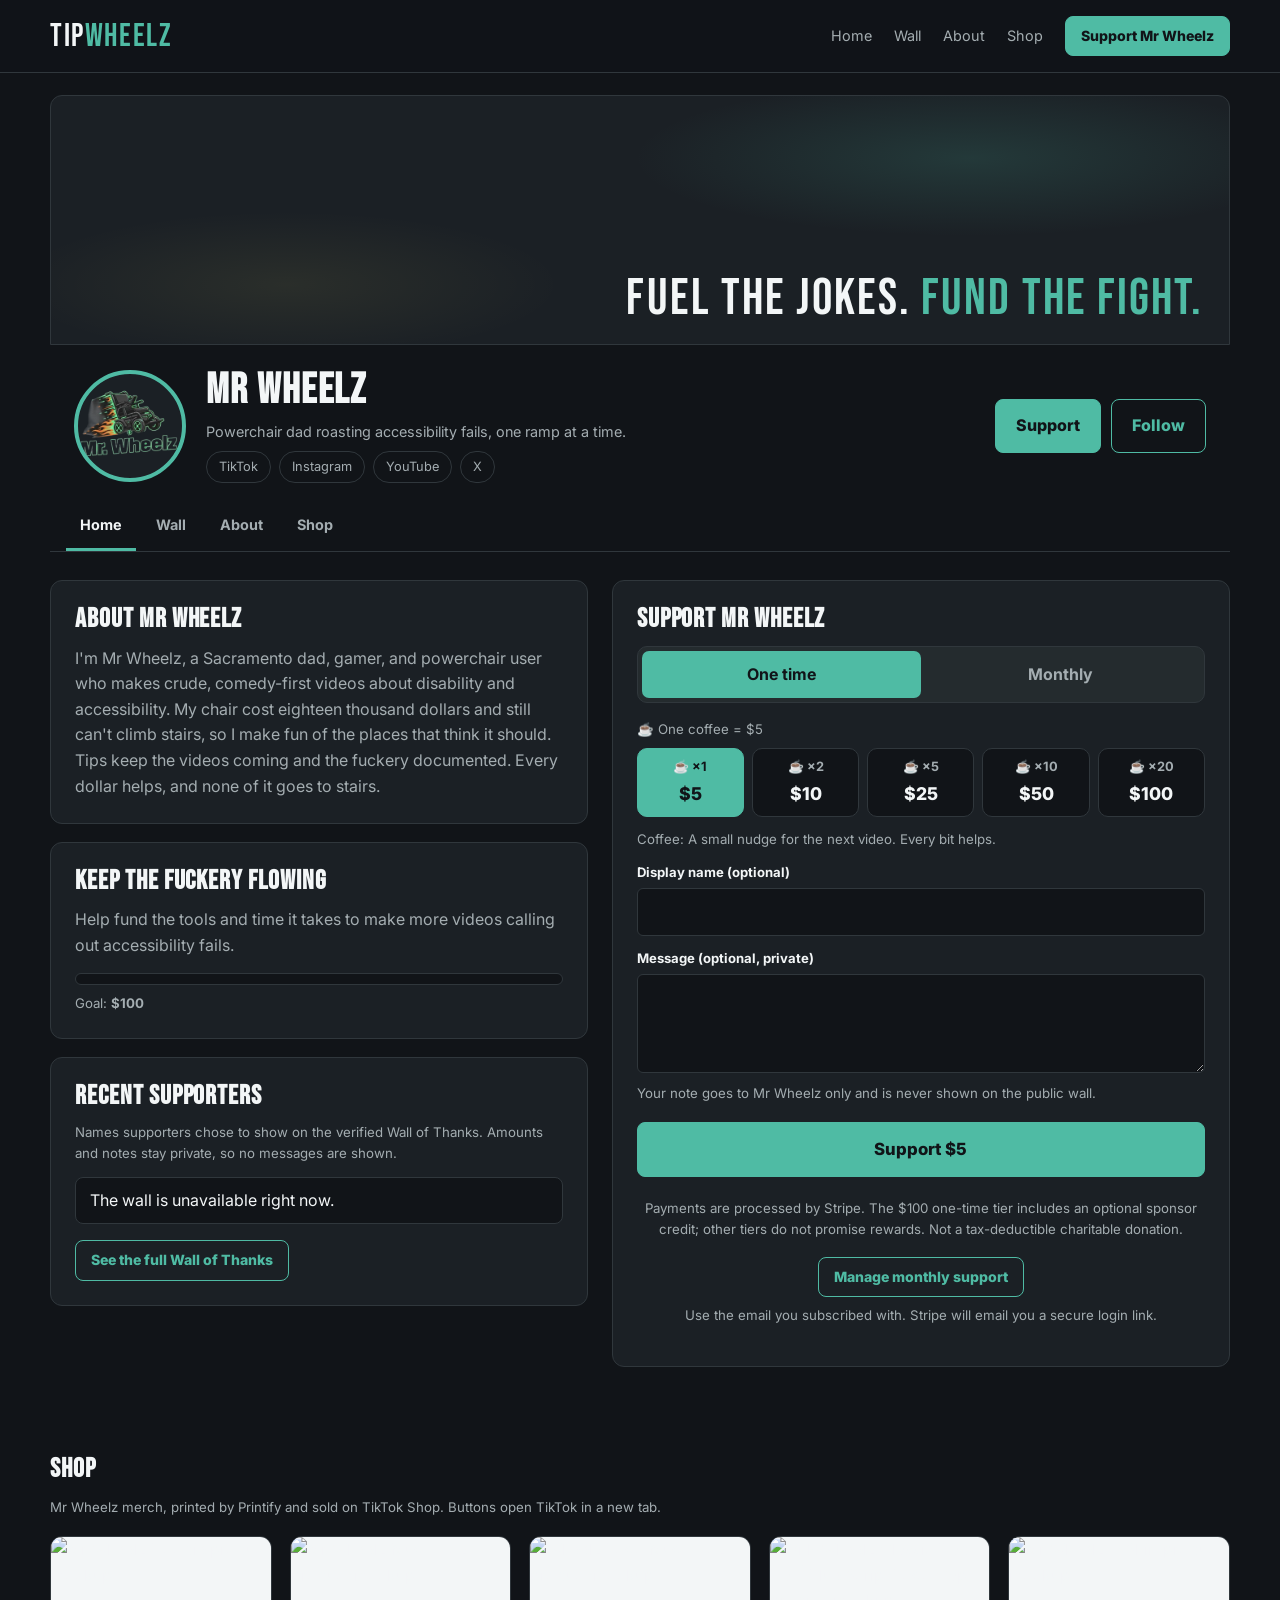
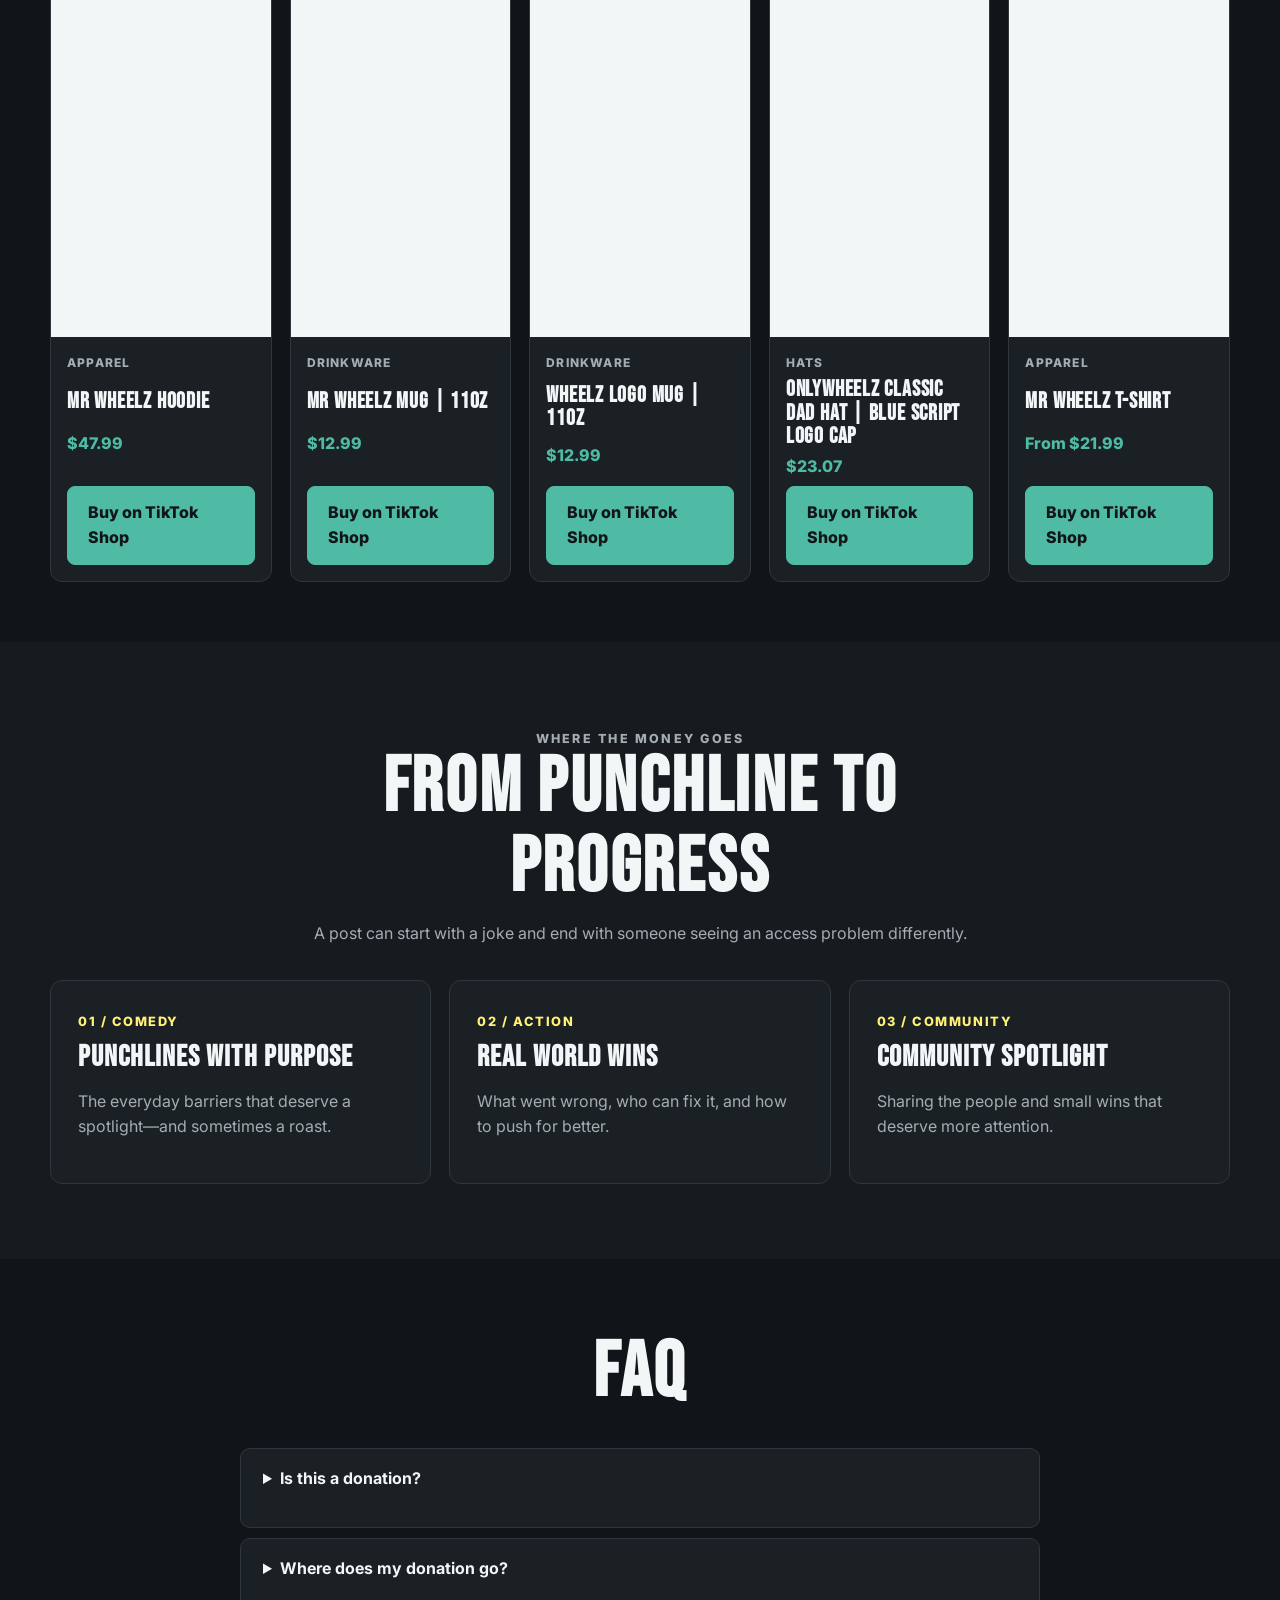
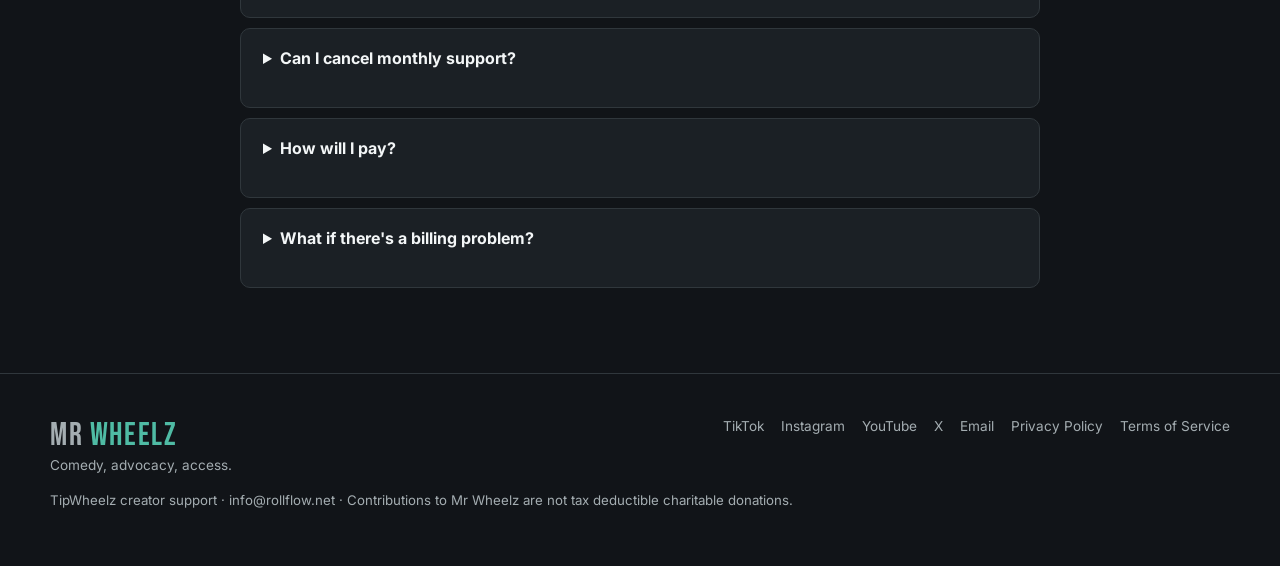
==== commit e77bf633: "Connect monthly support management to Stripe email login portal" ====
--- a/index.html
+++ b/index.html
@@ -31,9 +31,9 @@
 }
 </style></head><body id="top"><a class="skip-link" href="#main-content">Skip to main content</a><header role="banner"><div class="wrap nav"><a class="brand" href="#top" aria-label="TipWheelz home">TIP<span>WHEELZ</span></a><nav aria-label="Main navigation"><a href="#home">Home</a><a href="#supporters">Wall</a><a href="#about">About</a><a href="#shop">Shop</a><a class="btn small" href="#support">Support Mr Wheelz</a></nav></div></header><main id="main-content" tabindex="-1"><div class="kf-cover-wrap wrap"><div class="kf-cover" aria-hidden="true"><span class="kf-cover-text">Fuel the jokes. <span>Fund the fight.</span></span></div><div class="kf-profile"><div class="kofi-avatar"><img src="assets/mrwheelz-avatar.webp" width="112" height="112" alt="Mr. Wheelz logo"></div><div class="kf-id"><h1 class="kf-name">Mr Wheelz</h1><p class="kofi-status">Powerchair dad roasting accessibility fails, one ramp at a time.</p><div class="kofi-socials"><a href="https://tiktok.com/@mr.wheelz88" target="_blank" rel="noopener noreferrer">TikTok</a><a href="https://www.instagram.com/mrwheelz2025/" target="_blank" rel="noopener noreferrer">Instagram</a><a href="https://youtube.com/@mrwheelz" target="_blank" rel="noopener noreferrer">YouTube</a><a href="https://x.com/mrwheelz88" target="_blank" rel="noopener noreferrer">X</a></div></div><div class="kf-actions"><a class="btn" href="#support">Support</a><a class="btn outline" href="https://tiktok.com/@mr.wheelz88" target="_blank" rel="noopener noreferrer">Follow</a></div></div><nav class="kf-tabs" aria-label="Page sections"><a href="#home" aria-current="page">Home</a><a href="#supporters">Wall</a><a href="#about">About</a><a href="#shop">Shop</a></nav></div>
 <section class="kf-body" id="home"><div class="wrap kofi-grid"><div class="kofi-side"><article class="panel kofi-card" id="about-card" aria-labelledby="about-h"><h2 class="kf-h" id="about-h">About Mr Wheelz</h2><p>I'm Mr Wheelz, a Sacramento dad, gamer, and powerchair user who makes crude, comedy-first videos about disability and accessibility. My chair cost eighteen thousand dollars and still can't climb stairs, so I make fun of the places that think it should. Tips keep the videos coming and the fuckery documented. Every dollar helps, and none of it goes to stairs.</p></article><article class="panel kofi-card" aria-labelledby="goal-h"><h2 class="kf-h" id="goal-h">Keep the Fuckery Flowing</h2><p>Help fund the tools and time it takes to make more videos calling out accessibility fails.</p><div class="goal-bar" role="img" aria-label="Goal: $100"><span></span></div><p class="fine">Goal: <strong>$100</strong></p></article><article class="panel kofi-card" id="supporters" aria-labelledby="recent-h"><h2 class="kf-h" id="recent-h">Recent supporters</h2><p class="fine">Names supporters chose to show on the verified Wall of Thanks. Amounts and notes stay private, so no messages are shown.</p><ul class="recent-list" id="recent-list" aria-live="polite"><li>Loading…</li></ul><a class="btn outline small" id="wall-page-link" href="https://manthey1-crypto.github.io/tipwheelz-mack-preview/wall/">See the full Wall of Thanks</a></article></div>
-<div class="kofi-main" id="support"><div class="panel kf-tipcard"><h2 class="kf-h">Support Mr Wheelz</h2><div class="tabs" role="tablist" aria-label="Support frequency"><button type="button" class="tab" role="tab" id="once-tab" aria-controls="once" aria-selected="true" tabindex="0">One time</button><button type="button" class="tab" role="tab" id="monthly-tab" aria-controls="monthly" aria-selected="false" tabindex="-1">Monthly</button></div><div id="once" role="tabpanel" aria-labelledby="once-tab"><p class="fine kf-unit">☕ One coffee = $5</p><div class="unit-chips" role="radiogroup" aria-label="One-time amount"><button type="button" class="unit-chip" role="radio" aria-checked="false" data-pick="5" aria-label="Coffee — $5 one time"><span class="chip-x">☕ ×1</span><span class="chip-amt">$5</span></button><button type="button" class="unit-chip" role="radio" aria-checked="false" data-pick="10" aria-label="Cart Corral Crusher — $10 one time"><span class="chip-x">☕ ×2</span><span class="chip-amt">$10</span></button><button type="button" class="unit-chip" role="radio" aria-checked="false" data-pick="25" aria-label="Door Buster — $25 one time"><span class="chip-x">☕ ×5</span><span class="chip-amt">$25</span></button><button type="button" class="unit-chip" role="radio" aria-checked="false" data-pick="50" aria-label="Production Boost — $50 one time"><span class="chip-x">☕ ×10</span><span class="chip-amt">$50</span></button><button type="button" class="unit-chip" role="radio" aria-checked="false" data-pick="100" aria-label="Episode Sponsor — $100 one time"><span class="chip-x">☕ ×20</span><span class="chip-amt">$100</span></button></div><div hidden><div class="panel tip"><div><b>$5</b><strong>Coffee</strong><p>A small nudge for the next video. Every bit helps.</p></div><button type="button" class="btn checkout" data-tier="Coffee — $5 one time" data-amount="5">Choose $5</button></div><div class="panel tip"><div><b>$10</b><strong>Cart Corral Crusher</strong><p>Helps cover captions so more people catch the punchline.</p></div><button type="button" class="btn checkout" data-tier="Cart Corral Crusher — $10 one time" data-amount="10">Choose $10</button></div><div class="panel tip"><div><b>$25</b><strong>Door Buster</strong><p>Backs the time it takes to film another access story.</p></div><button type="button" class="btn checkout" data-tier="Door Buster — $25 one time" data-amount="25">Choose $25</button></div><div class="panel tip"><div><b>$50</b><strong>Production Boost</strong><p>Helps with edits, travel, and the gear behind each post.</p></div><button type="button" class="btn checkout" data-tier="Production Boost — $50 one time" data-amount="50">Choose $50</button></div><div class="panel tip"><div><b>$100</b><strong>Episode Sponsor</strong><p>Help put an episode together. Includes an optional end-card sponsor credit for 30 days.</p></div><button type="button" class="btn checkout" data-tier="Episode Sponsor — $100 one time" data-amount="100">Choose $100</button></div></div></div><div id="monthly" role="tabpanel" aria-labelledby="monthly-tab" hidden><div class="unit-chips" role="radiogroup" aria-label="Monthly amount"><button type="button" class="unit-chip" role="radio" aria-checked="false" data-pick="3" aria-label="Backer — $3 monthly"><span class="chip-x">Backer</span><span class="chip-amt">$3/mo</span></button><button type="button" class="unit-chip" role="radio" aria-checked="false" data-pick="7" aria-label="Crew — $7 monthly"><span class="chip-x">Crew</span><span class="chip-amt">$7/mo</span></button><button type="button" class="unit-chip" role="radio" aria-checked="false" data-pick="15" aria-label="Producer — $15 monthly"><span class="chip-x">Producer</span><span class="chip-amt">$15/mo</span></button><button type="button" class="unit-chip" role="radio" aria-checked="false" data-pick="30" aria-label="Champion — $30 monthly"><span class="chip-x">Champion</span><span class="chip-amt">$30/mo</span></button></div><div hidden><div class="panel tip"><div><b>$3/mo</b><strong>Backer</strong><p>A few bucks each month to keep the camera rolling.</p></div><button type="button" class="btn" data-tier="Backer — $3 monthly" data-amount="3">Choose Backer</button></div><div class="panel tip"><div><b>$7/mo</b><strong>Crew</strong><p>Steady help with captions and the little costs that add up.</p></div><button type="button" class="btn" data-tier="Crew — $7 monthly" data-amount="7">Choose Crew</button></div><div class="panel tip"><div><b>$15/mo</b><strong>Producer</strong><p>Helps me get out, film, and turn a story into something worth sharing.</p></div><button type="button" class="btn" data-tier="Producer — $15 monthly" data-amount="15">Choose Producer</button></div><div class="panel tip"><div><b>$30/mo</b><strong>Champion</strong><p>A bigger monthly push for more videos and access stories.</p></div><button type="button" class="btn" data-tier="Champion — $30 monthly" data-amount="30">Choose Champion</button></div></div></div><p class="kf-tier-desc fine" id="tier-desc" aria-live="polite"></p><label class="kf-label" for="kf-name">Display name (optional)</label><input class="kf-input" id="kf-name" type="text" autocomplete="name" maxlength="100"><label class="kf-label" for="kf-note">Message (optional, private)</label><textarea class="kf-input" id="kf-note" rows="3" maxlength="500" aria-describedby="kf-note-help"></textarea><span id="kf-note-help" class="fine">Your note goes to Mr Wheelz only and is never shown on the public wall.</span><button type="button" class="btn kf-go" id="kf-go">Support $5</button><p class="fine kf-center">Payments are processed by Stripe. The $100 one-time tier includes an optional sponsor credit; other tiers do not promise rewards. Not a tax-deductible charitable donation.</p><p class="kf-center"><button class="btn outline small" type="button" id="manage-billing">Manage monthly support</button></p><p id="billing-error" class="error" role="alert"></p></div></div></div></section>
+<div class="kofi-main" id="support"><div class="panel kf-tipcard"><h2 class="kf-h">Support Mr Wheelz</h2><div class="tabs" role="tablist" aria-label="Support frequency"><button type="button" class="tab" role="tab" id="once-tab" aria-controls="once" aria-selected="true" tabindex="0">One time</button><button type="button" class="tab" role="tab" id="monthly-tab" aria-controls="monthly" aria-selected="false" tabindex="-1">Monthly</button></div><div id="once" role="tabpanel" aria-labelledby="once-tab"><p class="fine kf-unit">☕ One coffee = $5</p><div class="unit-chips" role="radiogroup" aria-label="One-time amount"><button type="button" class="unit-chip" role="radio" aria-checked="false" data-pick="5" aria-label="Coffee — $5 one time"><span class="chip-x">☕ ×1</span><span class="chip-amt">$5</span></button><button type="button" class="unit-chip" role="radio" aria-checked="false" data-pick="10" aria-label="Cart Corral Crusher — $10 one time"><span class="chip-x">☕ ×2</span><span class="chip-amt">$10</span></button><button type="button" class="unit-chip" role="radio" aria-checked="false" data-pick="25" aria-label="Door Buster — $25 one time"><span class="chip-x">☕ ×5</span><span class="chip-amt">$25</span></button><button type="button" class="unit-chip" role="radio" aria-checked="false" data-pick="50" aria-label="Production Boost — $50 one time"><span class="chip-x">☕ ×10</span><span class="chip-amt">$50</span></button><button type="button" class="unit-chip" role="radio" aria-checked="false" data-pick="100" aria-label="Episode Sponsor — $100 one time"><span class="chip-x">☕ ×20</span><span class="chip-amt">$100</span></button></div><div hidden><div class="panel tip"><div><b>$5</b><strong>Coffee</strong><p>A small nudge for the next video. Every bit helps.</p></div><button type="button" class="btn checkout" data-tier="Coffee — $5 one time" data-amount="5">Choose $5</button></div><div class="panel tip"><div><b>$10</b><strong>Cart Corral Crusher</strong><p>Helps cover captions so more people catch the punchline.</p></div><button type="button" class="btn checkout" data-tier="Cart Corral Crusher — $10 one time" data-amount="10">Choose $10</button></div><div class="panel tip"><div><b>$25</b><strong>Door Buster</strong><p>Backs the time it takes to film another access story.</p></div><button type="button" class="btn checkout" data-tier="Door Buster — $25 one time" data-amount="25">Choose $25</button></div><div class="panel tip"><div><b>$50</b><strong>Production Boost</strong><p>Helps with edits, travel, and the gear behind each post.</p></div><button type="button" class="btn checkout" data-tier="Production Boost — $50 one time" data-amount="50">Choose $50</button></div><div class="panel tip"><div><b>$100</b><strong>Episode Sponsor</strong><p>Help put an episode together. Includes an optional end-card sponsor credit for 30 days.</p></div><button type="button" class="btn checkout" data-tier="Episode Sponsor — $100 one time" data-amount="100">Choose $100</button></div></div></div><div id="monthly" role="tabpanel" aria-labelledby="monthly-tab" hidden><div class="unit-chips" role="radiogroup" aria-label="Monthly amount"><button type="button" class="unit-chip" role="radio" aria-checked="false" data-pick="3" aria-label="Backer — $3 monthly"><span class="chip-x">Backer</span><span class="chip-amt">$3/mo</span></button><button type="button" class="unit-chip" role="radio" aria-checked="false" data-pick="7" aria-label="Crew — $7 monthly"><span class="chip-x">Crew</span><span class="chip-amt">$7/mo</span></button><button type="button" class="unit-chip" role="radio" aria-checked="false" data-pick="15" aria-label="Producer — $15 monthly"><span class="chip-x">Producer</span><span class="chip-amt">$15/mo</span></button><button type="button" class="unit-chip" role="radio" aria-checked="false" data-pick="30" aria-label="Champion — $30 monthly"><span class="chip-x">Champion</span><span class="chip-amt">$30/mo</span></button></div><div hidden><div class="panel tip"><div><b>$3/mo</b><strong>Backer</strong><p>A few bucks each month to keep the camera rolling.</p></div><button type="button" class="btn" data-tier="Backer — $3 monthly" data-amount="3">Choose Backer</button></div><div class="panel tip"><div><b>$7/mo</b><strong>Crew</strong><p>Steady help with captions and the little costs that add up.</p></div><button type="button" class="btn" data-tier="Crew — $7 monthly" data-amount="7">Choose Crew</button></div><div class="panel tip"><div><b>$15/mo</b><strong>Producer</strong><p>Helps me get out, film, and turn a story into something worth sharing.</p></div><button type="button" class="btn" data-tier="Producer — $15 monthly" data-amount="15">Choose Producer</button></div><div class="panel tip"><div><b>$30/mo</b><strong>Champion</strong><p>A bigger monthly push for more videos and access stories.</p></div><button type="button" class="btn" data-tier="Champion — $30 monthly" data-amount="30">Choose Champion</button></div></div></div><p class="kf-tier-desc fine" id="tier-desc" aria-live="polite"></p><label class="kf-label" for="kf-name">Display name (optional)</label><input class="kf-input" id="kf-name" type="text" autocomplete="name" maxlength="100"><label class="kf-label" for="kf-note">Message (optional, private)</label><textarea class="kf-input" id="kf-note" rows="3" maxlength="500" aria-describedby="kf-note-help"></textarea><span id="kf-note-help" class="fine">Your note goes to Mr Wheelz only and is never shown on the public wall.</span><button type="button" class="btn kf-go" id="kf-go">Support $5</button><p class="fine kf-center">Payments are processed by Stripe. The $100 one-time tier includes an optional sponsor credit; other tiers do not promise rewards. Not a tax-deductible charitable donation.</p><p class="kf-center"><a class="btn outline small" id="manage-billing" href="https://billing.stripe.com/p/login/6oUaEZa0v7MLc1Cf01f7i00" aria-describedby="billing-login-help">Manage monthly support</a><span class="fine" id="billing-login-help" style="display:block;margin-top:8px">Use the email you subscribed with. Stripe will email you a secure login link.</span></p><p id="billing-error" class="error" role="alert"></p></div></div></div></section>
 <section class="kf-body" id="shop" aria-labelledby="shop-h"><div class="wrap"><h2 class="kf-h" id="shop-h">Shop</h2><p class="fine">Mr Wheelz merch, printed by Printify and sold on TikTok Shop. Buttons open TikTok in a new tab.</p><ul class="shop-grid" id="shop-grid" aria-live="polite"><li class="fine">Loading products…</li></ul></div></section><div id="about"><section class="section alt" id="impact"><div class="wrap"><div class="section-head"><p class="eyebrow">Where the money goes</p><h2>From punchline to progress</h2><p>A post can start with a joke and end with someone seeing an access problem differently.</p></div><div class="grid3"><article class="card"><span class="callout">01 / Comedy</span><h3>Punchlines with purpose</h3><p>The everyday barriers that deserve a spotlight—and sometimes a roast.</p></article><article class="card"><span class="callout">02 / Action</span><h3>Real world wins</h3><p>What went wrong, who can fix it, and how to push for better.</p></article><article class="card"><span class="callout">03 / Community</span><h3>Community spotlight</h3><p>Sharing the people and small wins that deserve more attention.</p></article></div></div></section>
-</div><section class="section" id="faq"><div class="wrap"><div class="section-head"><h2>FAQ</h2></div><div class="faq"><details><summary>Is this a donation?</summary><p>Yes. It's a voluntary contribution to support Mr Wheelz. Because it goes to the creator rather than a qualified charity, it is not a tax deductible charitable donation.</p></details><details><summary>Where does my donation go?</summary><p>Mostly behind-the-scenes costs: captions, editing, getting to stories, and keeping the gear working.</p></details><details><summary>Can I cancel monthly support?</summary><p>Yes. Use the Manage monthly support button on the device where you subscribed, or email info@rollflow.net for help.</p></details><details><summary>How will I pay?</summary><p>Enter your card securely in the Stripe payment form on this page.</p></details><details><summary>What if there's a billing problem?</summary><p>Contact <a href="mailto:info@rollflow.net">info@rollflow.net</a> for help.</p></details></div></div></section></main><footer><div class="wrap"><div class="footer-line"><div><a class="brand" href="#top">MR <span>WHEELZ</span></a><div>Comedy, advocacy, access.</div></div><div class="links"><a href="https://tiktok.com/@mr.wheelz88" target="_blank" rel="noopener noreferrer">TikTok</a><a href="https://www.instagram.com/mrwheelz2025/" target="_blank" rel="noopener noreferrer">Instagram</a><a href="https://youtube.com/@mrwheelz" target="_blank" rel="noopener noreferrer">YouTube</a><a href="https://x.com/mrwheelz88" target="_blank" rel="noopener noreferrer">X</a><a href="mailto:info@rollflow.net">Email</a><a href="https://manthey1-crypto.github.io/tipwheelz-mack-preview/privacy/">Privacy Policy</a><a href="https://manthey1-crypto.github.io/tipwheelz-mack-preview/terms/">Terms of Service</a></div></div><p class="fine">TipWheelz creator support · info@rollflow.net · Contributions to Mr Wheelz are not tax deductible charitable donations.</p></div></footer><dialog id="checkout-dialog" aria-labelledby="dialog-title" aria-describedby="chosen-tier checkout-disclosure"><h3 id="dialog-title">Support Mr Wheelz</h3><p id="chosen-tier"></p><p class="fine">Your card details are handled securely by Stripe.</p><div class="details-stage" id="details-stage"><form id="details-form"><label for="supporter-email">Email</label><input id="supporter-email" type="email" inputmode="email" autocomplete="email" maxlength="254" required aria-describedby="details-error"><label for="supporter-name">Name (optional)</label><input id="supporter-name" type="text" autocomplete="name" maxlength="100"><label for="supporter-note">Note (optional)</label><textarea id="supporter-note" rows="2" maxlength="500" aria-describedby="checkout-note-help"></textarea><span id="checkout-note-help" class="fine">This note is private and is never shown on the public wall.</span><label class="checkline"><input id="wall-consent" type="checkbox">You may show my name on the public Wall of Thanks after my payment is verified and reviewed. My note stays private.</label><p id="checkout-disclosure" class="fine"></p><p class="fine">By continuing, you agree to the <a href="https://manthey1-crypto.github.io/tipwheelz-mack-preview/terms/">Terms of Service</a>. See the <a href="https://manthey1-crypto.github.io/tipwheelz-mack-preview/privacy/">Privacy Policy</a>.</p><p id="details-error" class="error" role="alert"></p><div class="dialog-actions"><button type="button" class="btn outline close-dialog">Cancel</button><button type="submit" class="btn" id="continue-button">Continue</button></div></form></div><div class="payment-stage" id="payment-stage" hidden><a class="stripe-badge" href="https://stripe.com" target="_blank" rel="noopener noreferrer" aria-label="Powered by Stripe (opens Stripe in a new tab)"><img src="https://images.stripeassets.com/fzn2n1nzq965/4M6d6BSWzlgsrJx8rdZb0I/733f37ef69b5ca1d3d33e127184f4ce4/Powered_by_Stripe.svg?q=80&amp;w=1082" alt="Powered by Stripe"></a><p class="stripe-assurance">Secure card entry powered by Stripe</p><div id="payment-element"></div><p id="payment-disclosure" class="fine"></p><p id="payment-error" class="error" role="alert"></p><div class="dialog-actions"><button type="button" class="btn outline close-dialog">Cancel</button><button type="button" class="btn" id="confirm-button">Pay securely</button></div><p class="stripe-attribution">Payment details are collected securely by Stripe. <a href="https://manthey1-crypto.github.io/tipwheelz-mack-preview/terms/">Terms</a> · <a href="https://manthey1-crypto.github.io/tipwheelz-mack-preview/privacy/">Privacy</a></p></div></dialog><script src="https://js.stripe.com/clover/stripe.js" async></script><script>
+</div><section class="section" id="faq"><div class="wrap"><div class="section-head"><h2>FAQ</h2></div><div class="faq"><details><summary>Is this a donation?</summary><p>Yes. It's a voluntary contribution to support Mr Wheelz. Because it goes to the creator rather than a qualified charity, it is not a tax deductible charitable donation.</p></details><details><summary>Where does my donation go?</summary><p>Mostly behind-the-scenes costs: captions, editing, getting to stories, and keeping the gear working.</p></details><details><summary>Can I cancel monthly support?</summary><p>Yes. Use Manage monthly support and enter the email you subscribed with. Stripe will email you a secure login link so you can cancel or update your payment method from any device.</p></details><details><summary>How will I pay?</summary><p>Enter your card securely in the Stripe payment form on this page.</p></details><details><summary>What if there's a billing problem?</summary><p>Contact <a href="mailto:info@rollflow.net">info@rollflow.net</a> for help.</p></details></div></div></section></main><footer><div class="wrap"><div class="footer-line"><div><a class="brand" href="#top">MR <span>WHEELZ</span></a><div>Comedy, advocacy, access.</div></div><div class="links"><a href="https://tiktok.com/@mr.wheelz88" target="_blank" rel="noopener noreferrer">TikTok</a><a href="https://www.instagram.com/mrwheelz2025/" target="_blank" rel="noopener noreferrer">Instagram</a><a href="https://youtube.com/@mrwheelz" target="_blank" rel="noopener noreferrer">YouTube</a><a href="https://x.com/mrwheelz88" target="_blank" rel="noopener noreferrer">X</a><a href="mailto:info@rollflow.net">Email</a><a href="https://manthey1-crypto.github.io/tipwheelz-mack-preview/privacy/">Privacy Policy</a><a href="https://manthey1-crypto.github.io/tipwheelz-mack-preview/terms/">Terms of Service</a></div></div><p class="fine">TipWheelz creator support · info@rollflow.net · Contributions to Mr Wheelz are not tax deductible charitable donations.</p></div></footer><dialog id="checkout-dialog" aria-labelledby="dialog-title" aria-describedby="chosen-tier checkout-disclosure"><h3 id="dialog-title">Support Mr Wheelz</h3><p id="chosen-tier"></p><p class="fine">Your card details are handled securely by Stripe.</p><div class="details-stage" id="details-stage"><form id="details-form"><label for="supporter-email">Email</label><input id="supporter-email" type="email" inputmode="email" autocomplete="email" maxlength="254" required aria-describedby="details-error"><label for="supporter-name">Name (optional)</label><input id="supporter-name" type="text" autocomplete="name" maxlength="100"><label for="supporter-note">Note (optional)</label><textarea id="supporter-note" rows="2" maxlength="500" aria-describedby="checkout-note-help"></textarea><span id="checkout-note-help" class="fine">This note is private and is never shown on the public wall.</span><label class="checkline"><input id="wall-consent" type="checkbox">You may show my name on the public Wall of Thanks after my payment is verified and reviewed. My note stays private.</label><p id="checkout-disclosure" class="fine"></p><p class="fine">By continuing, you agree to the <a href="https://manthey1-crypto.github.io/tipwheelz-mack-preview/terms/">Terms of Service</a>. See the <a href="https://manthey1-crypto.github.io/tipwheelz-mack-preview/privacy/">Privacy Policy</a>.</p><p id="details-error" class="error" role="alert"></p><div class="dialog-actions"><button type="button" class="btn outline close-dialog">Cancel</button><button type="submit" class="btn" id="continue-button">Continue</button></div></form></div><div class="payment-stage" id="payment-stage" hidden><a class="stripe-badge" href="https://stripe.com" target="_blank" rel="noopener noreferrer" aria-label="Powered by Stripe (opens Stripe in a new tab)"><img src="https://images.stripeassets.com/fzn2n1nzq965/4M6d6BSWzlgsrJx8rdZb0I/733f37ef69b5ca1d3d33e127184f4ce4/Powered_by_Stripe.svg?q=80&amp;w=1082" alt="Powered by Stripe"></a><p class="stripe-assurance">Secure card entry powered by Stripe</p><div id="payment-element"></div><p id="payment-disclosure" class="fine"></p><p id="payment-error" class="error" role="alert"></p><div class="dialog-actions"><button type="button" class="btn outline close-dialog">Cancel</button><button type="button" class="btn" id="confirm-button">Pay securely</button></div><p class="stripe-attribution">Payment details are collected securely by Stripe. <a href="https://manthey1-crypto.github.io/tipwheelz-mack-preview/terms/">Terms</a> · <a href="https://manthey1-crypto.github.io/tipwheelz-mack-preview/privacy/">Privacy</a></p></div></dialog><script src="https://js.stripe.com/clover/stripe.js" async></script><script>
 const API='https://tipwheelz-live.tipwheelz-rollflow.workers.dev/api/tipwheelz';
 const PUBLISHABLE_KEY='pk_live_51ULcPgPS1f7Z3Ox5AURG1yYutkPLjw24BiCGTOwb8pTWYyY645aPehQJdKcyHtDcF1WHjtnovgm7VwryO7C8H3XJ00WtFh7guv'; // Stripe publishable key; safe to use in the browser.
 let selected=null,checkout=null,paymentElement=null,actions=null,currentSessionId=null,creating=false,confirming=false;
@@ -51,5 +51,4 @@
 function waitForStripe(){return new Promise((resolve,reject)=>{const until=Date.now()+12000;(function poll(){if(typeof Stripe==='function')return resolve(Stripe);if(Date.now()>until)return reject(new Error('Stripe could not load. Please try again.'));setTimeout(poll,100)})()})}function friendlyError(err,fallback){const message=err&&err.message?String(err.message):'';if(err instanceof TypeError||/failed to fetch|networkerror|load failed|unexpected token/i.test(message))return 'We couldn’t reach the secure billing service. Please try again in a moment or email info@rollflow.net.';return message||fallback}
 document.getElementById('details-form').addEventListener('submit',async e=>{e.preventDefault();if(creating||!selected)return;const error=document.getElementById('details-error'),button=document.getElementById('continue-button');error.textContent='';document.getElementById('supporter-email').removeAttribute('aria-invalid');if(!/^pk_live_[A-Za-z0-9]+$/.test(PUBLISHABLE_KEY)){error.textContent='Live checkout is not ready yet. Contact info@rollflow.net.';return}creating=true;button.disabled=true;button.textContent='Loading…';try{const stripeFactory=await waitForStripe();const response=await fetch(API+'/checkout-session',{method:'POST',headers:{'Content-Type':'application/json','Idempotency-Key':crypto.randomUUID()},body:JSON.stringify({tier:selected.tier,flow:selected.flow,email:document.getElementById('supporter-email').value.trim(),name:document.getElementById('supporter-name').value.trim(),message:document.getElementById('supporter-note').value.trim(),wallOfThanksConsent:document.getElementById('wall-consent').checked})});let data={};try{data=await response.json()}catch{}if(response.status===429)throw new Error('Too many checkout attempts were made from this connection. Please wait a few minutes and try again.');if(!response.ok||!data.clientSecret)throw new Error(data.error||'Something went wrong creating your checkout. Please try again in a moment.');currentSessionId=data.sessionId;if(selected.flow==='monthly'&&data.managementToken){localStorage.setItem('tipwheelz_management_token',data.managementToken)}checkout=stripeFactory(PUBLISHABLE_KEY).initCheckoutElementsSdk({clientSecret:Promise.resolve(data.clientSecret)});if(paymentElement){paymentElement.unmount();paymentElement=null}document.getElementById('details-stage').hidden=true;document.getElementById('payment-stage').hidden=false;paymentElement=checkout.createPaymentElement();paymentElement.mount('#payment-element');const loaded=await checkout.loadActions();if(loaded.type==='error')throw new Error(loaded.error.message);actions=loaded.actions;document.getElementById('confirm-button').textContent=selected.flow==='monthly'?'Subscribe monthly':'Pay once'}catch(err){document.getElementById('payment-stage').hidden=true;document.getElementById('details-stage').hidden=false;error.textContent=friendlyError(err,'Something went wrong creating your checkout. Please try again in a moment.');document.getElementById('supporter-email').setAttribute('aria-invalid','true');document.getElementById('supporter-email').focus()}finally{creating=false;button.disabled=false;button.textContent='Continue'}});
 document.getElementById('confirm-button').addEventListener('click',async()=>{if(confirming||!actions)return;confirming=true;const button=document.getElementById('confirm-button'),error=document.getElementById('payment-error');error.textContent='';button.disabled=true;button.textContent='Processing…';try{const result=await actions.confirm();if(result.error)throw new Error(result.error.message);if(result.type==='success')location.href='https://manthey1-crypto.github.io/tipwheelz-mack-preview/thanks/?session_id='+encodeURIComponent(currentSessionId||'')}catch(err){error.textContent=err.message||'Payment could not be completed.'}finally{confirming=false;button.disabled=false;button.textContent=selected?.flow==='monthly'?'Subscribe monthly':'Pay once'}});
-document.getElementById('manage-billing').addEventListener('click',async()=>{const error=document.getElementById('billing-error'),button=document.getElementById('manage-billing');error.textContent='';const token=localStorage.getItem('tipwheelz_management_token');if(!token){error.textContent='If you subscribed on another device, email info@rollflow.net for help managing your subscription.';return}button.disabled=true;button.textContent='Opening…';try{const response=await fetch(API+'/billing-portal',{method:'POST',headers:{'Content-Type':'application/json'},body:JSON.stringify({token})});let data={};try{data=await response.json()}catch{}if(!response.ok||!data.url)throw new Error(data.error||'Billing management is temporarily unavailable.');location.href=data.url}catch(err){error.textContent=friendlyError(err,'Billing management is temporarily unavailable. Email info@rollflow.net for help.')}finally{button.disabled=false;button.textContent='Manage monthly support'}});
 </script><script>if(location.hostname!=='app.macknified.com'){document.getElementById('wall-page-link').href='https://manthey1-crypto.github.io/tipwheelz-mack-preview/wall/'}</script><script>(function(){const svg=document.querySelector('.orbit-svg');if(!svg)return;const pairs=[['orbit-teal','orbit-teal-dot',13000,.08,1],['orbit-yellow','orbit-yellow-dot',17000,.53,-1]].map(([p,d,duration,offset,direction])=>({path:document.getElementById(p),dot:document.getElementById(d),duration,offset,direction,length:document.getElementById(p).getTotalLength()}));const reduce=matchMedia('(prefers-reduced-motion: reduce)');let visible=true,frame=0;function place(now){for(const item of pairs){const length=item.length;const fraction=reduce.matches?item.offset:(item.offset+item.direction*now/item.duration%1+1)%1;const point=item.path.getPointAtLength(fraction*length);item.dot.setAttribute('cx',point.x.toFixed(2));item.dot.setAttribute('cy',point.y.toFixed(2))}if(visible&&!reduce.matches)frame=requestAnimationFrame(place)}function refresh(){cancelAnimationFrame(frame);place(performance.now())}reduce.addEventListener?.('change',refresh);if('IntersectionObserver'in window)new IntersectionObserver(entries=>{visible=entries[0].isIntersecting;if(visible)refresh();else cancelAnimationFrame(frame)}).observe(svg);refresh()})();</script><script>(function(){const list=document.getElementById('recent-list');if(!list)return;fetch('https://tipwheelz-live.tipwheelz-rollflow.workers.dev/wall').then(r=>{if(!r.ok)throw Error();return r.json()}).then(d=>{list.replaceChildren();const e=Array.isArray(d.entries)?d.entries.slice(0,5):[];if(!e.length){const li=document.createElement('li');li.textContent='No names yet. Supporters can opt in at checkout.';list.append(li);return}for(const x of e){const li=document.createElement('li'),st=document.createElement('strong');st.textContent=x.name||'Anonymous supporter';li.append(st,' sent support ☕');list.append(li)}}).catch(()=>{list.innerHTML='<li>The wall is unavailable right now.</li>'})})();</script><script>(function(){const go=document.getElementById('kf-go'),desc=document.getElementById('tier-desc');let pick={once:'5',monthly:'3'};function cur(){return document.getElementById('monthly').hidden?'once':'monthly'}function src(f,a){return document.querySelector('#'+f+' [data-tier][data-amount="'+a+'"]')}function sync(){const f=cur(),a=pick[f];document.querySelectorAll('#'+f+' .unit-chip').forEach(c=>{const on=c.dataset.pick===a;c.setAttribute('aria-checked',String(on));c.tabIndex=on?0:-1});const b=src(f,a);const p=b&&b.closest('.tip');desc.textContent=p?(p.querySelector('strong').textContent+': '+p.querySelector('p').textContent):'';go.textContent=f==='monthly'?'Support $'+a+'/month':'Support $'+a}document.querySelectorAll('.unit-chip').forEach(c=>{c.addEventListener('click',()=>{pick[cur()]=c.dataset.pick;sync()});c.addEventListener('keydown',e=>{const list=[...c.parentElement.children];let i=list.indexOf(c);if(e.key==='ArrowRight'||e.key==='ArrowDown')i=(i+1)%list.length;else if(e.key==='ArrowLeft'||e.key==='ArrowUp')i=(i-1+list.length)%list.length;else return;e.preventDefault();list[i].click();list[i].focus()})});document.querySelectorAll('[role=tab]').forEach(t=>t.addEventListener('click',()=>setTimeout(sync)));document.querySelectorAll('[role=tab]').forEach(t=>t.addEventListener('keydown',()=>setTimeout(sync)));go.addEventListener('click',()=>{const f=cur(),b=src(f,pick[f]);if(!b)return;b.click();document.getElementById('supporter-name').value=document.getElementById('kf-name').value;document.getElementById('supporter-note').value=document.getElementById('kf-note').value});sync()})();</script><script>(function(){const grid=document.getElementById('shop-grid');if(!grid)return;function render(list){grid.replaceChildren();if(!list.length){const li=document.createElement('li');li.className='fine';li.textContent='Products are coming soon.';grid.append(li);return}for(const p of list){const li=document.createElement('li');li.className='shop-card';const img=document.createElement('img');img.src=p.imageUrl;img.alt=p.name+' product mockup';img.loading='lazy';img.width=400;img.height=400;const info=document.createElement('div');info.className='shop-info';const cat=document.createElement('span');cat.className='shop-cat';cat.textContent=p.category||'';const h=document.createElement('h3');h.textContent=p.name;const pr=document.createElement('span');pr.className='shop-price';pr.textContent=p.priceLabel||('$'+Number(p.price).toFixed(2));const a=document.createElement('a');a.className='btn';a.href=p.externalCheckoutUrl;a.target='_blank';a.rel='noopener noreferrer';a.textContent=(p.buyNowText||'Buy on TikTok Shop');const sr=document.createElement('span');sr.className='sr-only';sr.textContent=' for '+p.name+' (opens in a new tab)';sr.style.cssText='position:absolute;width:1px;height:1px;overflow:hidden;clip:rect(0 0 0 0)';a.append(sr);info.append(cat,h,pr,a);li.append(img,info);grid.append(li)}}const local=()=>fetch('products.json').then(r=>r.json()).then(d=>render(d.products||[])).catch(()=>render([]));fetch('https://app.macknified.com/api/v1/stores/mr-wheelz-merch/products/public').then(r=>{if(!r.ok)throw 0;return r.json()}).then(d=>{if(Array.isArray(d.products)&&d.products.length)render(d.products);else local()}).catch(local)})();</script></body></html>
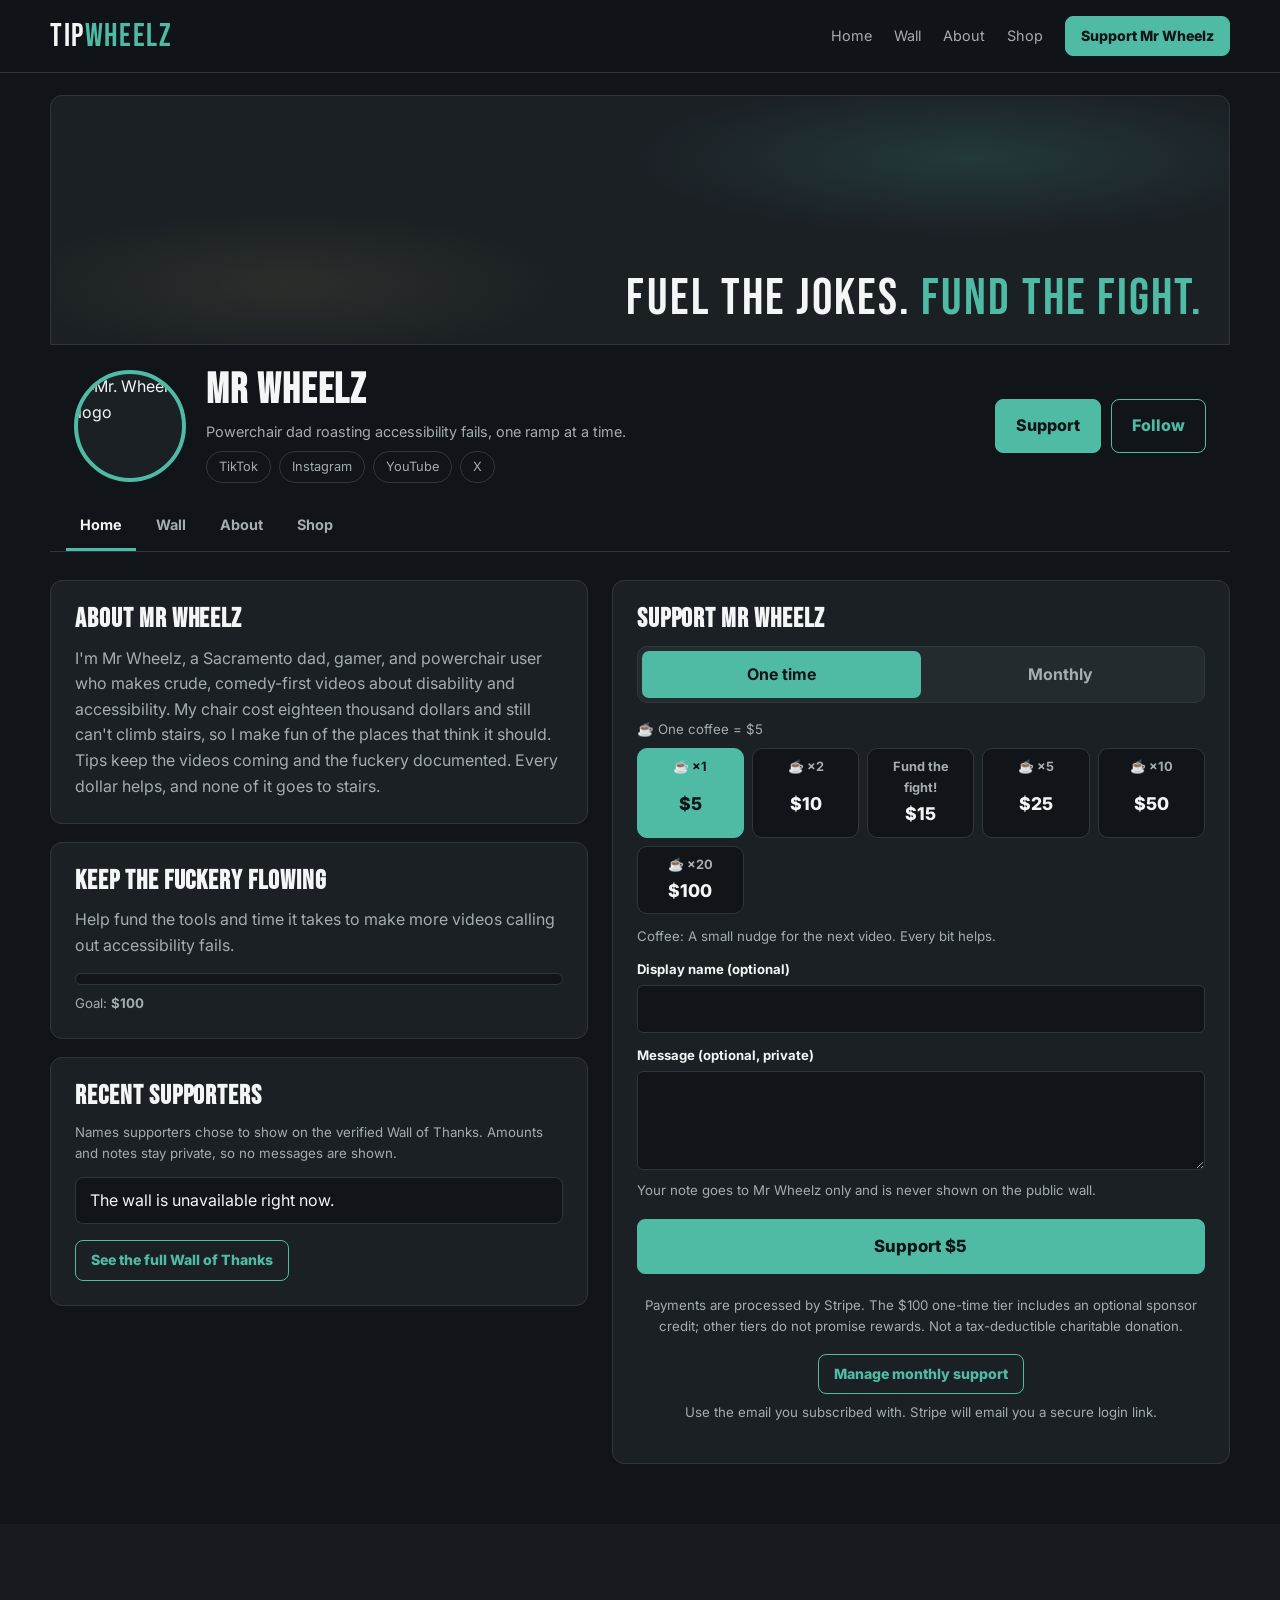
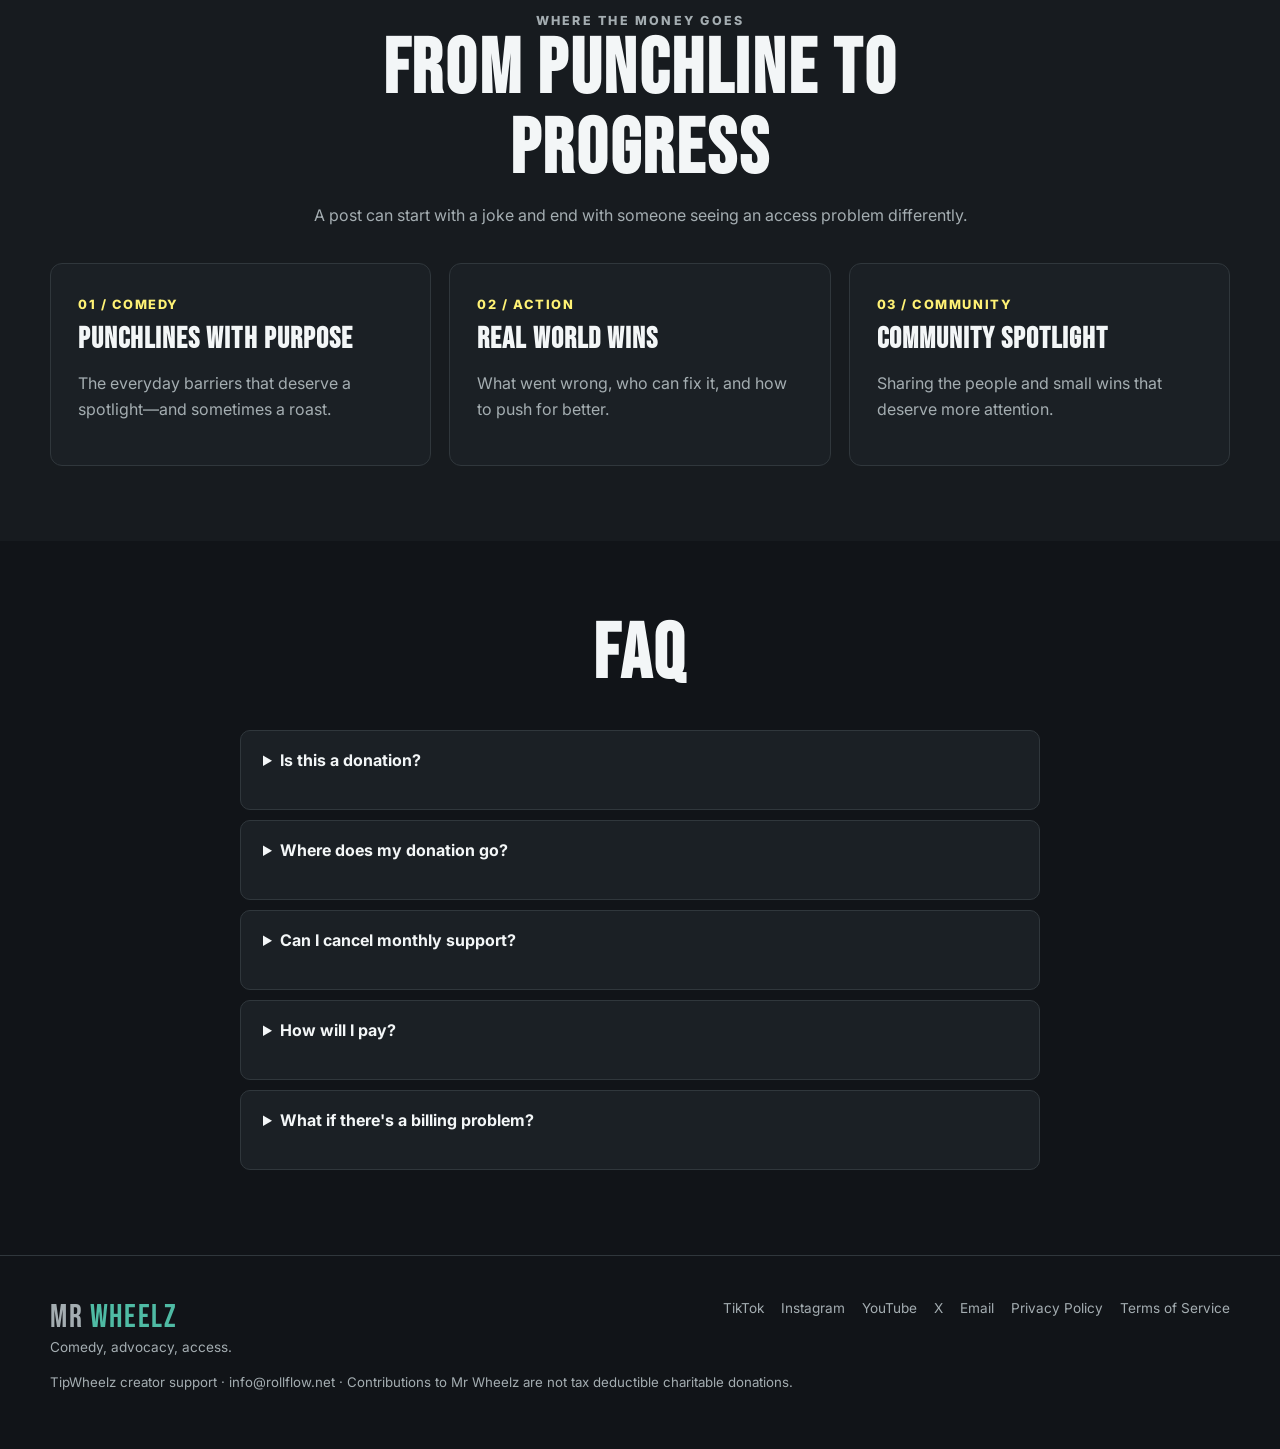
==== commit 0da7ed08: "Add Fund the fight $15 option and link to separate shop" ====
--- a/index.html
+++ b/index.html
@@ -1,4 +1,4 @@
-<!doctype html><html lang="en"><head><meta charset="utf-8"><meta name="viewport" content="width=device-width,initial-scale=1"><title>TipWheelz | Fuel the jokes. Fund the fight.</title><meta name="description" content="Support Mr Wheelz's comedy, captions and accessibility advocacy with a one-time tip or monthly backing."><link rel="icon" type="image/png" href="assets/favicon.png"><link rel="preconnect" href="https://fonts.googleapis.com"><link rel="preconnect" href="https://fonts.gstatic.com" crossorigin><link href="https://fonts.googleapis.com/css2?family=Bebas+Neue&family=Inter:wght@400;500;600;700;800&display=swap" rel="stylesheet"><style>
+<!doctype html><html lang="en"><head><meta charset="utf-8"><meta name="viewport" content="width=device-width,initial-scale=1"><title>TipWheelz | Fuel the jokes. Fund the fight.</title><meta name="description" content="Support Mr Wheelz's comedy, captions and accessibility advocacy with a one-time tip or monthly backing."><link rel="icon" type="image/png" href="https://tipwheelz.com/assets/favicon.png"><link rel="preconnect" href="https://fonts.googleapis.com"><link rel="preconnect" href="https://fonts.gstatic.com" crossorigin><link href="https://fonts.googleapis.com/css2?family=Bebas+Neue&family=Inter:wght@400;500;600;700;800&display=swap" rel="stylesheet"><style>
 :root{--bg:#111418;--panel:#1b2025;--line:#30373c;--teal:#4fbba4;--yellow:#fff275;--text:#f3f6f7;--muted:#a4adb1}*{box-sizing:border-box}html{scroll-behavior:smooth}body{margin:0;background:var(--bg);color:var(--text);font:16px/1.6 Inter,Arial,sans-serif}a{color:inherit}button{font:inherit;cursor:pointer}h1,h2,h3{font-family:"Bebas Neue",Impact,sans-serif;letter-spacing:.035em;line-height:1.04;margin:0}h1{font-size:clamp(4.4rem,10vw,9rem)}h2{font-size:clamp(3rem,6vw,5.4rem)}h3{font-size:1.85rem}.wrap{width:min(1180px,calc(100% - 40px));margin:auto}header{border-bottom:1px solid var(--line);background:rgba(17,20,24,.96);position:sticky;top:0;z-index:10}.nav{display:flex;align-items:center;justify-content:space-between;gap:24px;min-height:72px}.brand{font:2rem "Bebas Neue",Impact,sans-serif;text-decoration:none;letter-spacing:.05em}.brand span{color:var(--teal)}nav{display:flex;align-items:center;gap:22px}nav a{text-decoration:none;color:var(--muted);font-size:.9rem}nav a:hover,footer a:hover{color:var(--teal)}.btn{border:1px solid var(--teal);border-radius:8px;background:var(--teal);color:#111418;text-decoration:none;font-weight:800;padding:13px 20px;display:inline-flex;justify-content:center;align-items:center;gap:8px;min-height:48px;transition:transform .18s,background .18s}.btn:hover{transform:translateY(-2px);background:#67cfb9}.btn.outline{background:transparent;color:var(--teal)}.btn.outline:hover{background:var(--teal);color:#111418}.btn.small{min-height:40px;padding:8px 15px;font-size:.88rem}.hero{padding:clamp(70px,9vw,130px) 0 90px;background:radial-gradient(circle at 82% 24%,rgba(79,187,164,.13),transparent 34%)}.hero-grid{display:grid;grid-template-columns:1.2fr .8fr;gap:8%;align-items:center}.eyebrow{text-transform:uppercase;letter-spacing:.18em;color:var(--yellow);font-size:.78rem;font-weight:800;margin:0 0 18px}.hero h1 span{color:var(--teal)}.lead{font-size:clamp(1.1rem,2vw,1.5rem);color:var(--muted);max-width:570px}.actions{display:flex;flex-wrap:wrap;gap:12px;margin:32px 0 22px}.fine{font-size:.83rem;color:var(--muted)}.panel,.card{border:1px solid var(--line);background:var(--panel);border-radius:12px}.hero-panel{padding:30px;box-shadow:0 0 70px rgba(79,187,164,.05)}.orbit{height:190px;display:grid;place-items:center;position:relative;overflow:hidden;margin:-7px -7px 24px;background:radial-gradient(circle,rgba(79,187,164,.13),transparent 70%);border:1px solid rgba(79,187,164,.2);border-radius:10px}.orbit-svg{position:absolute;inset:0;width:100%;height:100%;pointer-events:none}.orbit-path{fill:none;stroke-width:1.5;vector-effect:non-scaling-stroke}.orbit-path.teal{stroke:rgba(79,187,164,.52)}.orbit-path.yellow{stroke:rgba(255,242,117,.42)}.orbit-dot.teal{fill:var(--teal);filter:drop-shadow(0 0 8px rgba(79,187,164,.8))}.orbit-dot.yellow{fill:var(--yellow);filter:drop-shadow(0 0 8px rgba(255,242,117,.7))}.orbit-core{width:114px;height:114px;border-radius:50%;background:#111b1d;border:1px solid var(--teal);display:grid;place-items:center;text-align:center;z-index:2;box-shadow:0 0 32px rgba(79,187,164,.22);font:1.55rem/1 'Bebas Neue',Impact,sans-serif;letter-spacing:.07em;color:var(--yellow)}.hero{position:relative;overflow:hidden;isolation:isolate}.hero:before{content:'';position:absolute;inset:-25% -10%;pointer-events:none;background:radial-gradient(ellipse 38% 42% at 78% 25%,rgba(79,187,164,.16),transparent 75%),radial-gradient(ellipse 30% 38% at 20% 76%,rgba(255,242,117,.065),transparent 78%);animation:hero-glow 18s ease-in-out infinite alternate;z-index:0}.hero-grid{position:relative;z-index:1}@keyframes hero-glow{to{transform:translate3d(-3%,4%,0) scale(1.08)}}@media(prefers-reduced-motion:reduce){.hero:before{animation:none}}.hero-panel>div{padding:18px 0;border-bottom:1px solid var(--line)}.hero-panel>div:first-child{padding-top:0}.hero-panel>div:last-child{border:0;padding-bottom:0}.hero-panel strong{display:block;color:var(--teal);text-transform:uppercase;letter-spacing:.08em;font-size:.8rem}.hero-panel p{margin:5px 0 0;color:var(--muted)}.quote{color:var(--yellow)!important;font-weight:600;font-style:italic}.section{padding:75px 0}.section.alt{background:#171b1f}.section-head{text-align:center;max-width:720px;margin:0 auto 34px}.section-head p{color:var(--muted);margin:12px 0 0}.tabs{display:flex;background:#242b2e;border:1px solid var(--line);border-radius:10px;padding:4px;max-width:390px;margin:0 auto 28px}.tab{flex:1;border:0;background:none;color:var(--muted);padding:11px;border-radius:7px;font-weight:700}.tab[aria-selected=true]{background:var(--teal);color:#111418}.tip-list{max-width:860px;margin:0 auto;display:grid;gap:16px}.tip-list[hidden]{display:none!important}.tip{display:grid;grid-template-columns:minmax(0,1fr) auto;align-items:center;gap:30px;padding:26px 30px;min-height:124px}.tip>div{min-width:0}.tip .btn{min-width:148px}.tip p{max-width:570px}.tip b{font-size:1.55rem;color:var(--teal);margin-right:12px}.tip strong{font-size:1.02rem}.tip p{margin:4px 0 0;color:var(--muted);font-size:.92rem}.tip .btn{white-space:nowrap}.grid3{display:grid;grid-template-columns:repeat(3,1fr);gap:18px}.grid4{display:grid;grid-template-columns:repeat(4,minmax(0,1fr));gap:18px}.grid2{display:grid;grid-template-columns:repeat(2,1fr);gap:18px}.card{padding:27px}.card .num{color:var(--teal);font-family:"Bebas Neue";font-size:2rem}.card p,.card li{color:var(--muted)}.card ul{padding-left:20px}.card li{margin:6px 0}.card h3{margin:8px 0 12px}.callout{color:var(--yellow);font-weight:800;font-size:.8rem;text-transform:uppercase;letter-spacing:.12em}.tiers{margin-top:35px}.tier-price{color:var(--teal);font-weight:800}.reward{margin-top:18px}.faq{max-width:800px;margin:auto}.faq details{border:1px solid var(--line);border-radius:10px;background:var(--panel);margin:10px 0;padding:17px 22px}.faq summary{cursor:pointer;font-weight:700}.faq details p{color:var(--muted);margin-bottom:2px}.note{max-width:820px;margin:35px auto 0;text-align:center;color:var(--muted);font-size:.88rem}.wall{text-align:center;padding:55px;border:1px solid rgba(79,187,164,.45);border-radius:14px;background:linear-gradient(135deg,rgba(79,187,164,.1),rgba(255,242,117,.03))}.wall p{color:var(--muted)}footer{border-top:1px solid var(--line);padding:42px 0;color:var(--muted);font-size:.85rem}.footer-line{display:flex;justify-content:space-between;gap:25px;flex-wrap:wrap}.links{display:flex;gap:17px;flex-wrap:wrap}footer a{text-decoration:none}dialog{border:1px solid var(--teal);border-radius:12px;background:var(--panel);color:var(--text);max-width:440px;padding:28px;box-shadow:0 30px 80px #000a}dialog::backdrop{background:#000b}dialog p{color:var(--muted)}dialog form{display:grid;gap:7px}dialog label{font-size:.82rem;font-weight:700;margin-top:7px}dialog input,dialog textarea{font:inherit;color:var(--text);background:#111418;border:1px solid var(--line);border-radius:6px;padding:10px;width:100%}.dialog-actions{display:flex;gap:9px;margin-top:14px}.dialog-actions .btn{flex:1}:focus-visible{outline:3px solid var(--yellow);outline-offset:3px}@media(max-width:850px){.grid4{grid-template-columns:repeat(2,minmax(0,1fr))}.hero-grid{grid-template-columns:1fr;row-gap:32px}.grid3{grid-template-columns:1fr}.grid2{grid-template-columns:1fr 1fr}.hero-panel{max-width:640px}nav a:not(.btn){display:none}}@media(max-width:600px){.grid4{grid-template-columns:1fr}.wrap{width:min(100% - 30px,1180px)}.grid2{grid-template-columns:1fr}.tip{grid-template-columns:1fr;gap:17px;padding:22px}.tip .btn{width:100%}.hero{padding:70px 0}.section{padding:55px 0}.wall{padding:35px 22px}}@media(prefers-reduced-motion:reduce){html{scroll-behavior:auto}.btn{transition:none}}
 dialog#checkout-dialog{width:min(540px,calc(100vw - 24px));max-width:none;max-height:min(90vh,900px);overflow:auto}#checkout-dialog .payment-stage[hidden],#checkout-dialog .details-stage[hidden]{display:none}#checkout-dialog .error{color:#ffb8ad;min-height:1.5em;font-size:.88rem}#checkout-dialog .checkline{display:flex;align-items:flex-start;gap:10px;font-size:.86rem;color:var(--muted);margin:14px 0}#checkout-dialog .checkline input{width:auto;margin-top:5px;accent-color:var(--teal)}#checkout-dialog button:disabled{opacity:.55;cursor:wait}#payment-element{margin:20px 0}#checkout-dialog .stripe-attribution{font-size:.76rem;color:var(--muted)}
 .wall-entries-list{display:grid;grid-template-columns:repeat(auto-fit,minmax(210px,1fr));gap:14px;text-align:left;margin:26px 0}.wall-entry{border:1px solid var(--line);background:var(--panel);border-radius:10px;padding:18px}.wall-entry strong{color:var(--yellow)}.wall-entry p{margin:6px 0 0;overflow-wrap:anywhere}.wall-entry small{color:var(--muted)}
@@ -29,10 +29,11 @@
 #monthly .unit-chips{grid-template-columns:repeat(2,minmax(0,1fr))}
 .kf-tipcard{padding:22px}
 }
-</style></head><body id="top"><a class="skip-link" href="#main-content">Skip to main content</a><header role="banner"><div class="wrap nav"><a class="brand" href="#top" aria-label="TipWheelz home">TIP<span>WHEELZ</span></a><nav aria-label="Main navigation"><a href="#home">Home</a><a href="#supporters">Wall</a><a href="#about">About</a><a href="#shop">Shop</a><a class="btn small" href="#support">Support Mr Wheelz</a></nav></div></header><main id="main-content" tabindex="-1"><div class="kf-cover-wrap wrap"><div class="kf-cover" aria-hidden="true"><span class="kf-cover-text">Fuel the jokes. <span>Fund the fight.</span></span></div><div class="kf-profile"><div class="kofi-avatar"><img src="assets/mrwheelz-avatar.webp" width="112" height="112" alt="Mr. Wheelz logo"></div><div class="kf-id"><h1 class="kf-name">Mr Wheelz</h1><p class="kofi-status">Powerchair dad roasting accessibility fails, one ramp at a time.</p><div class="kofi-socials"><a href="https://tiktok.com/@mr.wheelz88" target="_blank" rel="noopener noreferrer">TikTok</a><a href="https://www.instagram.com/mrwheelz2025/" target="_blank" rel="noopener noreferrer">Instagram</a><a href="https://youtube.com/@mrwheelz" target="_blank" rel="noopener noreferrer">YouTube</a><a href="https://x.com/mrwheelz88" target="_blank" rel="noopener noreferrer">X</a></div></div><div class="kf-actions"><a class="btn" href="#support">Support</a><a class="btn outline" href="https://tiktok.com/@mr.wheelz88" target="_blank" rel="noopener noreferrer">Follow</a></div></div><nav class="kf-tabs" aria-label="Page sections"><a href="#home" aria-current="page">Home</a><a href="#supporters">Wall</a><a href="#about">About</a><a href="#shop">Shop</a></nav></div>
+@media(max-width:850px){nav.kf-tabs a{display:inline-flex;align-items:center}}
+</style></head><body id="top"><a class="skip-link" href="#main-content">Skip to main content</a><header role="banner"><div class="wrap nav"><a class="brand" href="#top" aria-label="TipWheelz home">TIP<span>WHEELZ</span></a><nav aria-label="Main navigation"><a href="#home">Home</a><a href="#supporters">Wall</a><a href="#about">About</a><a href="https://tipwheelz.com/shop/">Shop</a><a class="btn small" href="#support">Support Mr Wheelz</a></nav></div></header><main id="main-content" tabindex="-1"><div class="kf-cover-wrap wrap"><div class="kf-cover" aria-hidden="true"><span class="kf-cover-text">Fuel the jokes. <span>Fund the fight.</span></span></div><div class="kf-profile"><div class="kofi-avatar"><img src="https://tipwheelz.com/assets/mrwheelz-avatar.webp" width="112" height="112" alt="Mr. Wheelz logo"></div><div class="kf-id"><h1 class="kf-name">Mr Wheelz</h1><p class="kofi-status">Powerchair dad roasting accessibility fails, one ramp at a time.</p><div class="kofi-socials"><a href="https://tiktok.com/@mr.wheelz88" target="_blank" rel="noopener noreferrer">TikTok</a><a href="https://www.instagram.com/mrwheelz2025/" target="_blank" rel="noopener noreferrer">Instagram</a><a href="https://youtube.com/@mrwheelz" target="_blank" rel="noopener noreferrer">YouTube</a><a href="https://x.com/mrwheelz88" target="_blank" rel="noopener noreferrer">X</a></div></div><div class="kf-actions"><a class="btn" href="#support">Support</a><a class="btn outline" href="https://tiktok.com/@mr.wheelz88" target="_blank" rel="noopener noreferrer">Follow</a></div></div><nav class="kf-tabs" aria-label="Page sections"><a href="#home" aria-current="page">Home</a><a href="#supporters">Wall</a><a href="#about">About</a><a href="https://tipwheelz.com/shop/">Shop</a></nav></div>
 <section class="kf-body" id="home"><div class="wrap kofi-grid"><div class="kofi-side"><article class="panel kofi-card" id="about-card" aria-labelledby="about-h"><h2 class="kf-h" id="about-h">About Mr Wheelz</h2><p>I'm Mr Wheelz, a Sacramento dad, gamer, and powerchair user who makes crude, comedy-first videos about disability and accessibility. My chair cost eighteen thousand dollars and still can't climb stairs, so I make fun of the places that think it should. Tips keep the videos coming and the fuckery documented. Every dollar helps, and none of it goes to stairs.</p></article><article class="panel kofi-card" aria-labelledby="goal-h"><h2 class="kf-h" id="goal-h">Keep the Fuckery Flowing</h2><p>Help fund the tools and time it takes to make more videos calling out accessibility fails.</p><div class="goal-bar" role="img" aria-label="Goal: $100"><span></span></div><p class="fine">Goal: <strong>$100</strong></p></article><article class="panel kofi-card" id="supporters" aria-labelledby="recent-h"><h2 class="kf-h" id="recent-h">Recent supporters</h2><p class="fine">Names supporters chose to show on the verified Wall of Thanks. Amounts and notes stay private, so no messages are shown.</p><ul class="recent-list" id="recent-list" aria-live="polite"><li>Loading…</li></ul><a class="btn outline small" id="wall-page-link" href="https://manthey1-crypto.github.io/tipwheelz-mack-preview/wall/">See the full Wall of Thanks</a></article></div>
-<div class="kofi-main" id="support"><div class="panel kf-tipcard"><h2 class="kf-h">Support Mr Wheelz</h2><div class="tabs" role="tablist" aria-label="Support frequency"><button type="button" class="tab" role="tab" id="once-tab" aria-controls="once" aria-selected="true" tabindex="0">One time</button><button type="button" class="tab" role="tab" id="monthly-tab" aria-controls="monthly" aria-selected="false" tabindex="-1">Monthly</button></div><div id="once" role="tabpanel" aria-labelledby="once-tab"><p class="fine kf-unit">☕ One coffee = $5</p><div class="unit-chips" role="radiogroup" aria-label="One-time amount"><button type="button" class="unit-chip" role="radio" aria-checked="false" data-pick="5" aria-label="Coffee — $5 one time"><span class="chip-x">☕ ×1</span><span class="chip-amt">$5</span></button><button type="button" class="unit-chip" role="radio" aria-checked="false" data-pick="10" aria-label="Cart Corral Crusher — $10 one time"><span class="chip-x">☕ ×2</span><span class="chip-amt">$10</span></button><button type="button" class="unit-chip" role="radio" aria-checked="false" data-pick="25" aria-label="Door Buster — $25 one time"><span class="chip-x">☕ ×5</span><span class="chip-amt">$25</span></button><button type="button" class="unit-chip" role="radio" aria-checked="false" data-pick="50" aria-label="Production Boost — $50 one time"><span class="chip-x">☕ ×10</span><span class="chip-amt">$50</span></button><button type="button" class="unit-chip" role="radio" aria-checked="false" data-pick="100" aria-label="Episode Sponsor — $100 one time"><span class="chip-x">☕ ×20</span><span class="chip-amt">$100</span></button></div><div hidden><div class="panel tip"><div><b>$5</b><strong>Coffee</strong><p>A small nudge for the next video. Every bit helps.</p></div><button type="button" class="btn checkout" data-tier="Coffee — $5 one time" data-amount="5">Choose $5</button></div><div class="panel tip"><div><b>$10</b><strong>Cart Corral Crusher</strong><p>Helps cover captions so more people catch the punchline.</p></div><button type="button" class="btn checkout" data-tier="Cart Corral Crusher — $10 one time" data-amount="10">Choose $10</button></div><div class="panel tip"><div><b>$25</b><strong>Door Buster</strong><p>Backs the time it takes to film another access story.</p></div><button type="button" class="btn checkout" data-tier="Door Buster — $25 one time" data-amount="25">Choose $25</button></div><div class="panel tip"><div><b>$50</b><strong>Production Boost</strong><p>Helps with edits, travel, and the gear behind each post.</p></div><button type="button" class="btn checkout" data-tier="Production Boost — $50 one time" data-amount="50">Choose $50</button></div><div class="panel tip"><div><b>$100</b><strong>Episode Sponsor</strong><p>Help put an episode together. Includes an optional end-card sponsor credit for 30 days.</p></div><button type="button" class="btn checkout" data-tier="Episode Sponsor — $100 one time" data-amount="100">Choose $100</button></div></div></div><div id="monthly" role="tabpanel" aria-labelledby="monthly-tab" hidden><div class="unit-chips" role="radiogroup" aria-label="Monthly amount"><button type="button" class="unit-chip" role="radio" aria-checked="false" data-pick="3" aria-label="Backer — $3 monthly"><span class="chip-x">Backer</span><span class="chip-amt">$3/mo</span></button><button type="button" class="unit-chip" role="radio" aria-checked="false" data-pick="7" aria-label="Crew — $7 monthly"><span class="chip-x">Crew</span><span class="chip-amt">$7/mo</span></button><button type="button" class="unit-chip" role="radio" aria-checked="false" data-pick="15" aria-label="Producer — $15 monthly"><span class="chip-x">Producer</span><span class="chip-amt">$15/mo</span></button><button type="button" class="unit-chip" role="radio" aria-checked="false" data-pick="30" aria-label="Champion — $30 monthly"><span class="chip-x">Champion</span><span class="chip-amt">$30/mo</span></button></div><div hidden><div class="panel tip"><div><b>$3/mo</b><strong>Backer</strong><p>A few bucks each month to keep the camera rolling.</p></div><button type="button" class="btn" data-tier="Backer — $3 monthly" data-amount="3">Choose Backer</button></div><div class="panel tip"><div><b>$7/mo</b><strong>Crew</strong><p>Steady help with captions and the little costs that add up.</p></div><button type="button" class="btn" data-tier="Crew — $7 monthly" data-amount="7">Choose Crew</button></div><div class="panel tip"><div><b>$15/mo</b><strong>Producer</strong><p>Helps me get out, film, and turn a story into something worth sharing.</p></div><button type="button" class="btn" data-tier="Producer — $15 monthly" data-amount="15">Choose Producer</button></div><div class="panel tip"><div><b>$30/mo</b><strong>Champion</strong><p>A bigger monthly push for more videos and access stories.</p></div><button type="button" class="btn" data-tier="Champion — $30 monthly" data-amount="30">Choose Champion</button></div></div></div><p class="kf-tier-desc fine" id="tier-desc" aria-live="polite"></p><label class="kf-label" for="kf-name">Display name (optional)</label><input class="kf-input" id="kf-name" type="text" autocomplete="name" maxlength="100"><label class="kf-label" for="kf-note">Message (optional, private)</label><textarea class="kf-input" id="kf-note" rows="3" maxlength="500" aria-describedby="kf-note-help"></textarea><span id="kf-note-help" class="fine">Your note goes to Mr Wheelz only and is never shown on the public wall.</span><button type="button" class="btn kf-go" id="kf-go">Support $5</button><p class="fine kf-center">Payments are processed by Stripe. The $100 one-time tier includes an optional sponsor credit; other tiers do not promise rewards. Not a tax-deductible charitable donation.</p><p class="kf-center"><a class="btn outline small" id="manage-billing" href="https://billing.stripe.com/p/login/6oUaEZa0v7MLc1Cf01f7i00" aria-describedby="billing-login-help">Manage monthly support</a><span class="fine" id="billing-login-help" style="display:block;margin-top:8px">Use the email you subscribed with. Stripe will email you a secure login link.</span></p><p id="billing-error" class="error" role="alert"></p></div></div></div></section>
-<section class="kf-body" id="shop" aria-labelledby="shop-h"><div class="wrap"><h2 class="kf-h" id="shop-h">Shop</h2><p class="fine">Mr Wheelz merch, printed by Printify and sold on TikTok Shop. Buttons open TikTok in a new tab.</p><ul class="shop-grid" id="shop-grid" aria-live="polite"><li class="fine">Loading products…</li></ul></div></section><div id="about"><section class="section alt" id="impact"><div class="wrap"><div class="section-head"><p class="eyebrow">Where the money goes</p><h2>From punchline to progress</h2><p>A post can start with a joke and end with someone seeing an access problem differently.</p></div><div class="grid3"><article class="card"><span class="callout">01 / Comedy</span><h3>Punchlines with purpose</h3><p>The everyday barriers that deserve a spotlight—and sometimes a roast.</p></article><article class="card"><span class="callout">02 / Action</span><h3>Real world wins</h3><p>What went wrong, who can fix it, and how to push for better.</p></article><article class="card"><span class="callout">03 / Community</span><h3>Community spotlight</h3><p>Sharing the people and small wins that deserve more attention.</p></article></div></div></section>
+<div class="kofi-main" id="support"><div class="panel kf-tipcard"><h2 class="kf-h">Support Mr Wheelz</h2><div class="tabs" role="tablist" aria-label="Support frequency"><button type="button" class="tab" role="tab" id="once-tab" aria-controls="once" aria-selected="true" tabindex="0">One time</button><button type="button" class="tab" role="tab" id="monthly-tab" aria-controls="monthly" aria-selected="false" tabindex="-1">Monthly</button></div><div id="once" role="tabpanel" aria-labelledby="once-tab"><p class="fine kf-unit">☕ One coffee = $5</p><div class="unit-chips" role="radiogroup" aria-label="One-time amount"><button type="button" class="unit-chip" role="radio" aria-checked="false" data-pick="5" aria-label="Coffee — $5 one time"><span class="chip-x">☕ ×1</span><span class="chip-amt">$5</span></button><button type="button" class="unit-chip" role="radio" aria-checked="false" data-pick="10" aria-label="Cart Corral Crusher — $10 one time"><span class="chip-x">☕ ×2</span><span class="chip-amt">$10</span></button><button type="button" class="unit-chip" role="radio" aria-checked="false" data-pick="15" aria-label="Fund the fight! — $15 one time"><span class="chip-x">Fund the fight!</span><span class="chip-amt">$15</span></button><button type="button" class="unit-chip" role="radio" aria-checked="false" data-pick="25" aria-label="Door Buster — $25 one time"><span class="chip-x">☕ ×5</span><span class="chip-amt">$25</span></button><button type="button" class="unit-chip" role="radio" aria-checked="false" data-pick="50" aria-label="Production Boost — $50 one time"><span class="chip-x">☕ ×10</span><span class="chip-amt">$50</span></button><button type="button" class="unit-chip" role="radio" aria-checked="false" data-pick="100" aria-label="Episode Sponsor — $100 one time"><span class="chip-x">☕ ×20</span><span class="chip-amt">$100</span></button></div><div hidden><div class="panel tip"><div><b>$5</b><strong>Coffee</strong><p>A small nudge for the next video. Every bit helps.</p></div><button type="button" class="btn checkout" data-tier="Coffee — $5 one time" data-amount="5">Choose $5</button></div><div class="panel tip"><div><b>$10</b><strong>Cart Corral Crusher</strong><p>Helps cover captions so more people catch the punchline.</p></div><button type="button" class="btn checkout" data-tier="Cart Corral Crusher — $10 one time" data-amount="10">Choose $10</button></div><div class="panel tip"><div><b>$15</b><strong>Fund the fight!</strong><p>Help bring the next accessibility story to light.</p></div><button type="button" class="btn checkout" data-tier="Fund the fight! — $15 one time" data-amount="15">Choose $15</button></div><div class="panel tip"><div><b>$25</b><strong>Door Buster</strong><p>Backs the time it takes to film another access story.</p></div><button type="button" class="btn checkout" data-tier="Door Buster — $25 one time" data-amount="25">Choose $25</button></div><div class="panel tip"><div><b>$50</b><strong>Production Boost</strong><p>Helps with edits, travel, and the gear behind each post.</p></div><button type="button" class="btn checkout" data-tier="Production Boost — $50 one time" data-amount="50">Choose $50</button></div><div class="panel tip"><div><b>$100</b><strong>Episode Sponsor</strong><p>Help put an episode together. Includes an optional end-card sponsor credit for 30 days.</p></div><button type="button" class="btn checkout" data-tier="Episode Sponsor — $100 one time" data-amount="100">Choose $100</button></div></div></div><div id="monthly" role="tabpanel" aria-labelledby="monthly-tab" hidden><div class="unit-chips" role="radiogroup" aria-label="Monthly amount"><button type="button" class="unit-chip" role="radio" aria-checked="false" data-pick="3" aria-label="Backer — $3 monthly"><span class="chip-x">Backer</span><span class="chip-amt">$3/mo</span></button><button type="button" class="unit-chip" role="radio" aria-checked="false" data-pick="7" aria-label="Crew — $7 monthly"><span class="chip-x">Crew</span><span class="chip-amt">$7/mo</span></button><button type="button" class="unit-chip" role="radio" aria-checked="false" data-pick="15" aria-label="Producer — $15 monthly"><span class="chip-x">Producer</span><span class="chip-amt">$15/mo</span></button><button type="button" class="unit-chip" role="radio" aria-checked="false" data-pick="30" aria-label="Champion — $30 monthly"><span class="chip-x">Champion</span><span class="chip-amt">$30/mo</span></button></div><div hidden><div class="panel tip"><div><b>$3/mo</b><strong>Backer</strong><p>A few bucks each month to keep the camera rolling.</p></div><button type="button" class="btn" data-tier="Backer — $3 monthly" data-amount="3">Choose Backer</button></div><div class="panel tip"><div><b>$7/mo</b><strong>Crew</strong><p>Steady help with captions and the little costs that add up.</p></div><button type="button" class="btn" data-tier="Crew — $7 monthly" data-amount="7">Choose Crew</button></div><div class="panel tip"><div><b>$15/mo</b><strong>Producer</strong><p>Helps me get out, film, and turn a story into something worth sharing.</p></div><button type="button" class="btn" data-tier="Producer — $15 monthly" data-amount="15">Choose Producer</button></div><div class="panel tip"><div><b>$30/mo</b><strong>Champion</strong><p>A bigger monthly push for more videos and access stories.</p></div><button type="button" class="btn" data-tier="Champion — $30 monthly" data-amount="30">Choose Champion</button></div></div></div><p class="kf-tier-desc fine" id="tier-desc" aria-live="polite"></p><label class="kf-label" for="kf-name">Display name (optional)</label><input class="kf-input" id="kf-name" type="text" autocomplete="name" maxlength="100"><label class="kf-label" for="kf-note">Message (optional, private)</label><textarea class="kf-input" id="kf-note" rows="3" maxlength="500" aria-describedby="kf-note-help"></textarea><span id="kf-note-help" class="fine">Your note goes to Mr Wheelz only and is never shown on the public wall.</span><button type="button" class="btn kf-go" id="kf-go">Support $5</button><p class="fine kf-center">Payments are processed by Stripe. The $100 one-time tier includes an optional sponsor credit; other tiers do not promise rewards. Not a tax-deductible charitable donation.</p><p class="kf-center"><a class="btn outline small" id="manage-billing" href="https://billing.stripe.com/p/login/6oUaEZa0v7MLc1Cf01f7i00" aria-describedby="billing-login-help">Manage monthly support</a><span class="fine" id="billing-login-help" style="display:block;margin-top:8px">Use the email you subscribed with. Stripe will email you a secure login link.</span></p><p id="billing-error" class="error" role="alert"></p></div></div></div></section>
+<div id="about"><section class="section alt" id="impact"><div class="wrap"><div class="section-head"><p class="eyebrow">Where the money goes</p><h2>From punchline to progress</h2><p>A post can start with a joke and end with someone seeing an access problem differently.</p></div><div class="grid3"><article class="card"><span class="callout">01 / Comedy</span><h3>Punchlines with purpose</h3><p>The everyday barriers that deserve a spotlight—and sometimes a roast.</p></article><article class="card"><span class="callout">02 / Action</span><h3>Real world wins</h3><p>What went wrong, who can fix it, and how to push for better.</p></article><article class="card"><span class="callout">03 / Community</span><h3>Community spotlight</h3><p>Sharing the people and small wins that deserve more attention.</p></article></div></div></section>
 </div><section class="section" id="faq"><div class="wrap"><div class="section-head"><h2>FAQ</h2></div><div class="faq"><details><summary>Is this a donation?</summary><p>Yes. It's a voluntary contribution to support Mr Wheelz. Because it goes to the creator rather than a qualified charity, it is not a tax deductible charitable donation.</p></details><details><summary>Where does my donation go?</summary><p>Mostly behind-the-scenes costs: captions, editing, getting to stories, and keeping the gear working.</p></details><details><summary>Can I cancel monthly support?</summary><p>Yes. Use Manage monthly support and enter the email you subscribed with. Stripe will email you a secure login link so you can cancel or update your payment method from any device.</p></details><details><summary>How will I pay?</summary><p>Enter your card securely in the Stripe payment form on this page.</p></details><details><summary>What if there's a billing problem?</summary><p>Contact <a href="mailto:info@rollflow.net">info@rollflow.net</a> for help.</p></details></div></div></section></main><footer><div class="wrap"><div class="footer-line"><div><a class="brand" href="#top">MR <span>WHEELZ</span></a><div>Comedy, advocacy, access.</div></div><div class="links"><a href="https://tiktok.com/@mr.wheelz88" target="_blank" rel="noopener noreferrer">TikTok</a><a href="https://www.instagram.com/mrwheelz2025/" target="_blank" rel="noopener noreferrer">Instagram</a><a href="https://youtube.com/@mrwheelz" target="_blank" rel="noopener noreferrer">YouTube</a><a href="https://x.com/mrwheelz88" target="_blank" rel="noopener noreferrer">X</a><a href="mailto:info@rollflow.net">Email</a><a href="https://manthey1-crypto.github.io/tipwheelz-mack-preview/privacy/">Privacy Policy</a><a href="https://manthey1-crypto.github.io/tipwheelz-mack-preview/terms/">Terms of Service</a></div></div><p class="fine">TipWheelz creator support · info@rollflow.net · Contributions to Mr Wheelz are not tax deductible charitable donations.</p></div></footer><dialog id="checkout-dialog" aria-labelledby="dialog-title" aria-describedby="chosen-tier checkout-disclosure"><h3 id="dialog-title">Support Mr Wheelz</h3><p id="chosen-tier"></p><p class="fine">Your card details are handled securely by Stripe.</p><div class="details-stage" id="details-stage"><form id="details-form"><label for="supporter-email">Email</label><input id="supporter-email" type="email" inputmode="email" autocomplete="email" maxlength="254" required aria-describedby="details-error"><label for="supporter-name">Name (optional)</label><input id="supporter-name" type="text" autocomplete="name" maxlength="100"><label for="supporter-note">Note (optional)</label><textarea id="supporter-note" rows="2" maxlength="500" aria-describedby="checkout-note-help"></textarea><span id="checkout-note-help" class="fine">This note is private and is never shown on the public wall.</span><label class="checkline"><input id="wall-consent" type="checkbox">You may show my name on the public Wall of Thanks after my payment is verified and reviewed. My note stays private.</label><p id="checkout-disclosure" class="fine"></p><p class="fine">By continuing, you agree to the <a href="https://manthey1-crypto.github.io/tipwheelz-mack-preview/terms/">Terms of Service</a>. See the <a href="https://manthey1-crypto.github.io/tipwheelz-mack-preview/privacy/">Privacy Policy</a>.</p><p id="details-error" class="error" role="alert"></p><div class="dialog-actions"><button type="button" class="btn outline close-dialog">Cancel</button><button type="submit" class="btn" id="continue-button">Continue</button></div></form></div><div class="payment-stage" id="payment-stage" hidden><a class="stripe-badge" href="https://stripe.com" target="_blank" rel="noopener noreferrer" aria-label="Powered by Stripe (opens Stripe in a new tab)"><img src="https://images.stripeassets.com/fzn2n1nzq965/4M6d6BSWzlgsrJx8rdZb0I/733f37ef69b5ca1d3d33e127184f4ce4/Powered_by_Stripe.svg?q=80&amp;w=1082" alt="Powered by Stripe"></a><p class="stripe-assurance">Secure card entry powered by Stripe</p><div id="payment-element"></div><p id="payment-disclosure" class="fine"></p><p id="payment-error" class="error" role="alert"></p><div class="dialog-actions"><button type="button" class="btn outline close-dialog">Cancel</button><button type="button" class="btn" id="confirm-button">Pay securely</button></div><p class="stripe-attribution">Payment details are collected securely by Stripe. <a href="https://manthey1-crypto.github.io/tipwheelz-mack-preview/terms/">Terms</a> · <a href="https://manthey1-crypto.github.io/tipwheelz-mack-preview/privacy/">Privacy</a></p></div></dialog><script src="https://js.stripe.com/clover/stripe.js" async></script><script>
 const API='https://tipwheelz-live.tipwheelz-rollflow.workers.dev/api/tipwheelz';
 const PUBLISHABLE_KEY='pk_live_51ULcPgPS1f7Z3Ox5AURG1yYutkPLjw24BiCGTOwb8pTWYyY645aPehQJdKcyHtDcF1WHjtnovgm7VwryO7C8H3XJ00WtFh7guv'; // Stripe publishable key; safe to use in the browser.
@@ -51,4 +52,4 @@
 function waitForStripe(){return new Promise((resolve,reject)=>{const until=Date.now()+12000;(function poll(){if(typeof Stripe==='function')return resolve(Stripe);if(Date.now()>until)return reject(new Error('Stripe could not load. Please try again.'));setTimeout(poll,100)})()})}function friendlyError(err,fallback){const message=err&&err.message?String(err.message):'';if(err instanceof TypeError||/failed to fetch|networkerror|load failed|unexpected token/i.test(message))return 'We couldn’t reach the secure billing service. Please try again in a moment or email info@rollflow.net.';return message||fallback}
 document.getElementById('details-form').addEventListener('submit',async e=>{e.preventDefault();if(creating||!selected)return;const error=document.getElementById('details-error'),button=document.getElementById('continue-button');error.textContent='';document.getElementById('supporter-email').removeAttribute('aria-invalid');if(!/^pk_live_[A-Za-z0-9]+$/.test(PUBLISHABLE_KEY)){error.textContent='Live checkout is not ready yet. Contact info@rollflow.net.';return}creating=true;button.disabled=true;button.textContent='Loading…';try{const stripeFactory=await waitForStripe();const response=await fetch(API+'/checkout-session',{method:'POST',headers:{'Content-Type':'application/json','Idempotency-Key':crypto.randomUUID()},body:JSON.stringify({tier:selected.tier,flow:selected.flow,email:document.getElementById('supporter-email').value.trim(),name:document.getElementById('supporter-name').value.trim(),message:document.getElementById('supporter-note').value.trim(),wallOfThanksConsent:document.getElementById('wall-consent').checked})});let data={};try{data=await response.json()}catch{}if(response.status===429)throw new Error('Too many checkout attempts were made from this connection. Please wait a few minutes and try again.');if(!response.ok||!data.clientSecret)throw new Error(data.error||'Something went wrong creating your checkout. Please try again in a moment.');currentSessionId=data.sessionId;if(selected.flow==='monthly'&&data.managementToken){localStorage.setItem('tipwheelz_management_token',data.managementToken)}checkout=stripeFactory(PUBLISHABLE_KEY).initCheckoutElementsSdk({clientSecret:Promise.resolve(data.clientSecret)});if(paymentElement){paymentElement.unmount();paymentElement=null}document.getElementById('details-stage').hidden=true;document.getElementById('payment-stage').hidden=false;paymentElement=checkout.createPaymentElement();paymentElement.mount('#payment-element');const loaded=await checkout.loadActions();if(loaded.type==='error')throw new Error(loaded.error.message);actions=loaded.actions;document.getElementById('confirm-button').textContent=selected.flow==='monthly'?'Subscribe monthly':'Pay once'}catch(err){document.getElementById('payment-stage').hidden=true;document.getElementById('details-stage').hidden=false;error.textContent=friendlyError(err,'Something went wrong creating your checkout. Please try again in a moment.');document.getElementById('supporter-email').setAttribute('aria-invalid','true');document.getElementById('supporter-email').focus()}finally{creating=false;button.disabled=false;button.textContent='Continue'}});
 document.getElementById('confirm-button').addEventListener('click',async()=>{if(confirming||!actions)return;confirming=true;const button=document.getElementById('confirm-button'),error=document.getElementById('payment-error');error.textContent='';button.disabled=true;button.textContent='Processing…';try{const result=await actions.confirm();if(result.error)throw new Error(result.error.message);if(result.type==='success')location.href='https://manthey1-crypto.github.io/tipwheelz-mack-preview/thanks/?session_id='+encodeURIComponent(currentSessionId||'')}catch(err){error.textContent=err.message||'Payment could not be completed.'}finally{confirming=false;button.disabled=false;button.textContent=selected?.flow==='monthly'?'Subscribe monthly':'Pay once'}});
-</script><script>if(location.hostname!=='app.macknified.com'){document.getElementById('wall-page-link').href='https://manthey1-crypto.github.io/tipwheelz-mack-preview/wall/'}</script><script>(function(){const svg=document.querySelector('.orbit-svg');if(!svg)return;const pairs=[['orbit-teal','orbit-teal-dot',13000,.08,1],['orbit-yellow','orbit-yellow-dot',17000,.53,-1]].map(([p,d,duration,offset,direction])=>({path:document.getElementById(p),dot:document.getElementById(d),duration,offset,direction,length:document.getElementById(p).getTotalLength()}));const reduce=matchMedia('(prefers-reduced-motion: reduce)');let visible=true,frame=0;function place(now){for(const item of pairs){const length=item.length;const fraction=reduce.matches?item.offset:(item.offset+item.direction*now/item.duration%1+1)%1;const point=item.path.getPointAtLength(fraction*length);item.dot.setAttribute('cx',point.x.toFixed(2));item.dot.setAttribute('cy',point.y.toFixed(2))}if(visible&&!reduce.matches)frame=requestAnimationFrame(place)}function refresh(){cancelAnimationFrame(frame);place(performance.now())}reduce.addEventListener?.('change',refresh);if('IntersectionObserver'in window)new IntersectionObserver(entries=>{visible=entries[0].isIntersecting;if(visible)refresh();else cancelAnimationFrame(frame)}).observe(svg);refresh()})();</script><script>(function(){const list=document.getElementById('recent-list');if(!list)return;fetch('https://tipwheelz-live.tipwheelz-rollflow.workers.dev/wall').then(r=>{if(!r.ok)throw Error();return r.json()}).then(d=>{list.replaceChildren();const e=Array.isArray(d.entries)?d.entries.slice(0,5):[];if(!e.length){const li=document.createElement('li');li.textContent='No names yet. Supporters can opt in at checkout.';list.append(li);return}for(const x of e){const li=document.createElement('li'),st=document.createElement('strong');st.textContent=x.name||'Anonymous supporter';li.append(st,' sent support ☕');list.append(li)}}).catch(()=>{list.innerHTML='<li>The wall is unavailable right now.</li>'})})();</script><script>(function(){const go=document.getElementById('kf-go'),desc=document.getElementById('tier-desc');let pick={once:'5',monthly:'3'};function cur(){return document.getElementById('monthly').hidden?'once':'monthly'}function src(f,a){return document.querySelector('#'+f+' [data-tier][data-amount="'+a+'"]')}function sync(){const f=cur(),a=pick[f];document.querySelectorAll('#'+f+' .unit-chip').forEach(c=>{const on=c.dataset.pick===a;c.setAttribute('aria-checked',String(on));c.tabIndex=on?0:-1});const b=src(f,a);const p=b&&b.closest('.tip');desc.textContent=p?(p.querySelector('strong').textContent+': '+p.querySelector('p').textContent):'';go.textContent=f==='monthly'?'Support $'+a+'/month':'Support $'+a}document.querySelectorAll('.unit-chip').forEach(c=>{c.addEventListener('click',()=>{pick[cur()]=c.dataset.pick;sync()});c.addEventListener('keydown',e=>{const list=[...c.parentElement.children];let i=list.indexOf(c);if(e.key==='ArrowRight'||e.key==='ArrowDown')i=(i+1)%list.length;else if(e.key==='ArrowLeft'||e.key==='ArrowUp')i=(i-1+list.length)%list.length;else return;e.preventDefault();list[i].click();list[i].focus()})});document.querySelectorAll('[role=tab]').forEach(t=>t.addEventListener('click',()=>setTimeout(sync)));document.querySelectorAll('[role=tab]').forEach(t=>t.addEventListener('keydown',()=>setTimeout(sync)));go.addEventListener('click',()=>{const f=cur(),b=src(f,pick[f]);if(!b)return;b.click();document.getElementById('supporter-name').value=document.getElementById('kf-name').value;document.getElementById('supporter-note').value=document.getElementById('kf-note').value});sync()})();</script><script>(function(){const grid=document.getElementById('shop-grid');if(!grid)return;function render(list){grid.replaceChildren();if(!list.length){const li=document.createElement('li');li.className='fine';li.textContent='Products are coming soon.';grid.append(li);return}for(const p of list){const li=document.createElement('li');li.className='shop-card';const img=document.createElement('img');img.src=p.imageUrl;img.alt=p.name+' product mockup';img.loading='lazy';img.width=400;img.height=400;const info=document.createElement('div');info.className='shop-info';const cat=document.createElement('span');cat.className='shop-cat';cat.textContent=p.category||'';const h=document.createElement('h3');h.textContent=p.name;const pr=document.createElement('span');pr.className='shop-price';pr.textContent=p.priceLabel||('$'+Number(p.price).toFixed(2));const a=document.createElement('a');a.className='btn';a.href=p.externalCheckoutUrl;a.target='_blank';a.rel='noopener noreferrer';a.textContent=(p.buyNowText||'Buy on TikTok Shop');const sr=document.createElement('span');sr.className='sr-only';sr.textContent=' for '+p.name+' (opens in a new tab)';sr.style.cssText='position:absolute;width:1px;height:1px;overflow:hidden;clip:rect(0 0 0 0)';a.append(sr);info.append(cat,h,pr,a);li.append(img,info);grid.append(li)}}const local=()=>fetch('products.json').then(r=>r.json()).then(d=>render(d.products||[])).catch(()=>render([]));fetch('https://app.macknified.com/api/v1/stores/mr-wheelz-merch/products/public').then(r=>{if(!r.ok)throw 0;return r.json()}).then(d=>{if(Array.isArray(d.products)&&d.products.length)render(d.products);else local()}).catch(local)})();</script></body></html>+</script><script>if(location.hostname!=='app.macknified.com'){document.getElementById('wall-page-link').href='https://manthey1-crypto.github.io/tipwheelz-mack-preview/wall/'}</script><script>(function(){const svg=document.querySelector('.orbit-svg');if(!svg)return;const pairs=[['orbit-teal','orbit-teal-dot',13000,.08,1],['orbit-yellow','orbit-yellow-dot',17000,.53,-1]].map(([p,d,duration,offset,direction])=>({path:document.getElementById(p),dot:document.getElementById(d),duration,offset,direction,length:document.getElementById(p).getTotalLength()}));const reduce=matchMedia('(prefers-reduced-motion: reduce)');let visible=true,frame=0;function place(now){for(const item of pairs){const length=item.length;const fraction=reduce.matches?item.offset:(item.offset+item.direction*now/item.duration%1+1)%1;const point=item.path.getPointAtLength(fraction*length);item.dot.setAttribute('cx',point.x.toFixed(2));item.dot.setAttribute('cy',point.y.toFixed(2))}if(visible&&!reduce.matches)frame=requestAnimationFrame(place)}function refresh(){cancelAnimationFrame(frame);place(performance.now())}reduce.addEventListener?.('change',refresh);if('IntersectionObserver'in window)new IntersectionObserver(entries=>{visible=entries[0].isIntersecting;if(visible)refresh();else cancelAnimationFrame(frame)}).observe(svg);refresh()})();</script><script>(function(){const list=document.getElementById('recent-list');if(!list)return;fetch('https://tipwheelz-live.tipwheelz-rollflow.workers.dev/wall').then(r=>{if(!r.ok)throw Error();return r.json()}).then(d=>{list.replaceChildren();const e=Array.isArray(d.entries)?d.entries.slice(0,5):[];if(!e.length){const li=document.createElement('li');li.textContent='No names yet. Supporters can opt in at checkout.';list.append(li);return}for(const x of e){const li=document.createElement('li'),st=document.createElement('strong');st.textContent=x.name||'Anonymous supporter';li.append(st,' sent support ☕');list.append(li)}}).catch(()=>{list.innerHTML='<li>The wall is unavailable right now.</li>'})})();</script><script>(function(){const go=document.getElementById('kf-go'),desc=document.getElementById('tier-desc');let pick={once:'5',monthly:'3'};function cur(){return document.getElementById('monthly').hidden?'once':'monthly'}function src(f,a){return document.querySelector('#'+f+' [data-tier][data-amount="'+a+'"]')}function sync(){const f=cur(),a=pick[f];document.querySelectorAll('#'+f+' .unit-chip').forEach(c=>{const on=c.dataset.pick===a;c.setAttribute('aria-checked',String(on));c.tabIndex=on?0:-1});const b=src(f,a);const p=b&&b.closest('.tip');desc.textContent=p?(p.querySelector('strong').textContent+': '+p.querySelector('p').textContent):'';go.textContent=f==='monthly'?'Support $'+a+'/month':'Support $'+a}document.querySelectorAll('.unit-chip').forEach(c=>{c.addEventListener('click',()=>{pick[cur()]=c.dataset.pick;sync()});c.addEventListener('keydown',e=>{const list=[...c.parentElement.children];let i=list.indexOf(c);if(e.key==='ArrowRight'||e.key==='ArrowDown')i=(i+1)%list.length;else if(e.key==='ArrowLeft'||e.key==='ArrowUp')i=(i-1+list.length)%list.length;else return;e.preventDefault();list[i].click();list[i].focus()})});document.querySelectorAll('[role=tab]').forEach(t=>t.addEventListener('click',()=>setTimeout(sync)));document.querySelectorAll('[role=tab]').forEach(t=>t.addEventListener('keydown',()=>setTimeout(sync)));go.addEventListener('click',()=>{const f=cur(),b=src(f,pick[f]);if(!b)return;b.click();document.getElementById('supporter-name').value=document.getElementById('kf-name').value;document.getElementById('supporter-note').value=document.getElementById('kf-note').value});sync()})();</script></body></html>
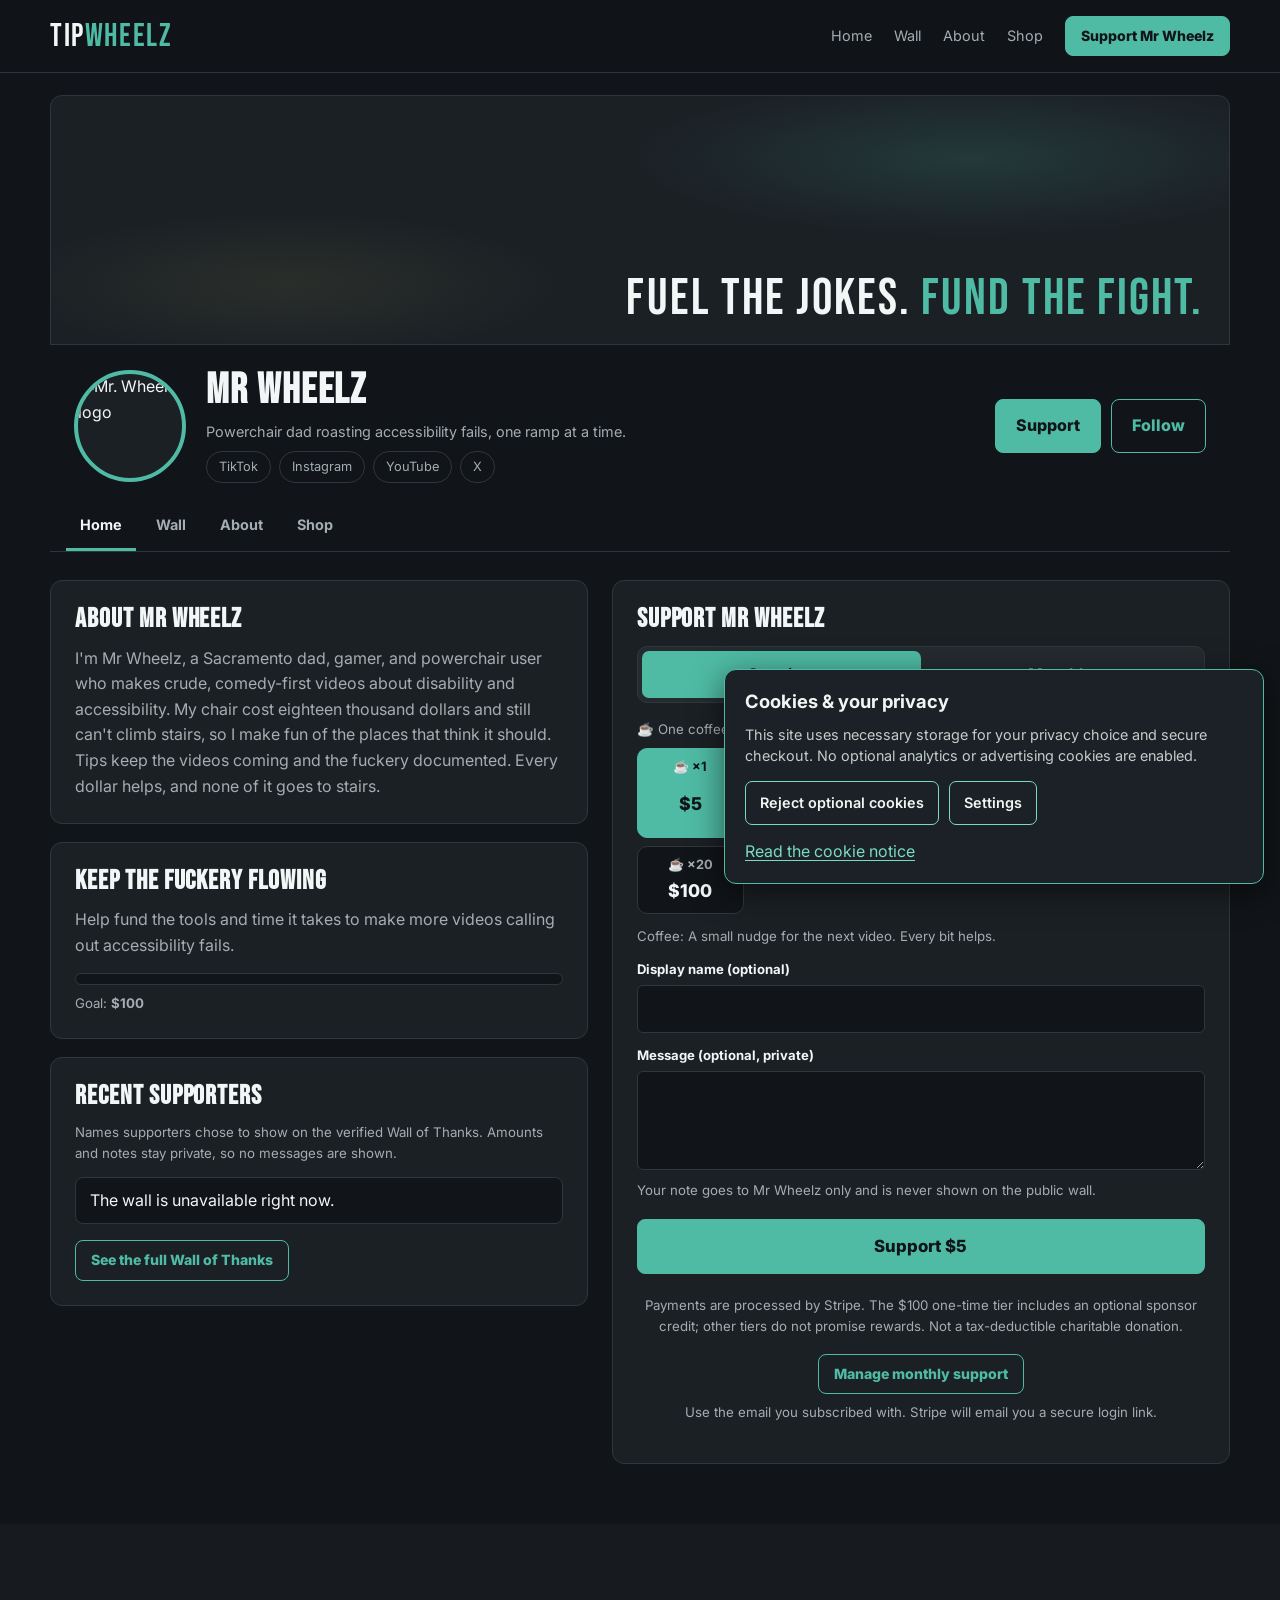
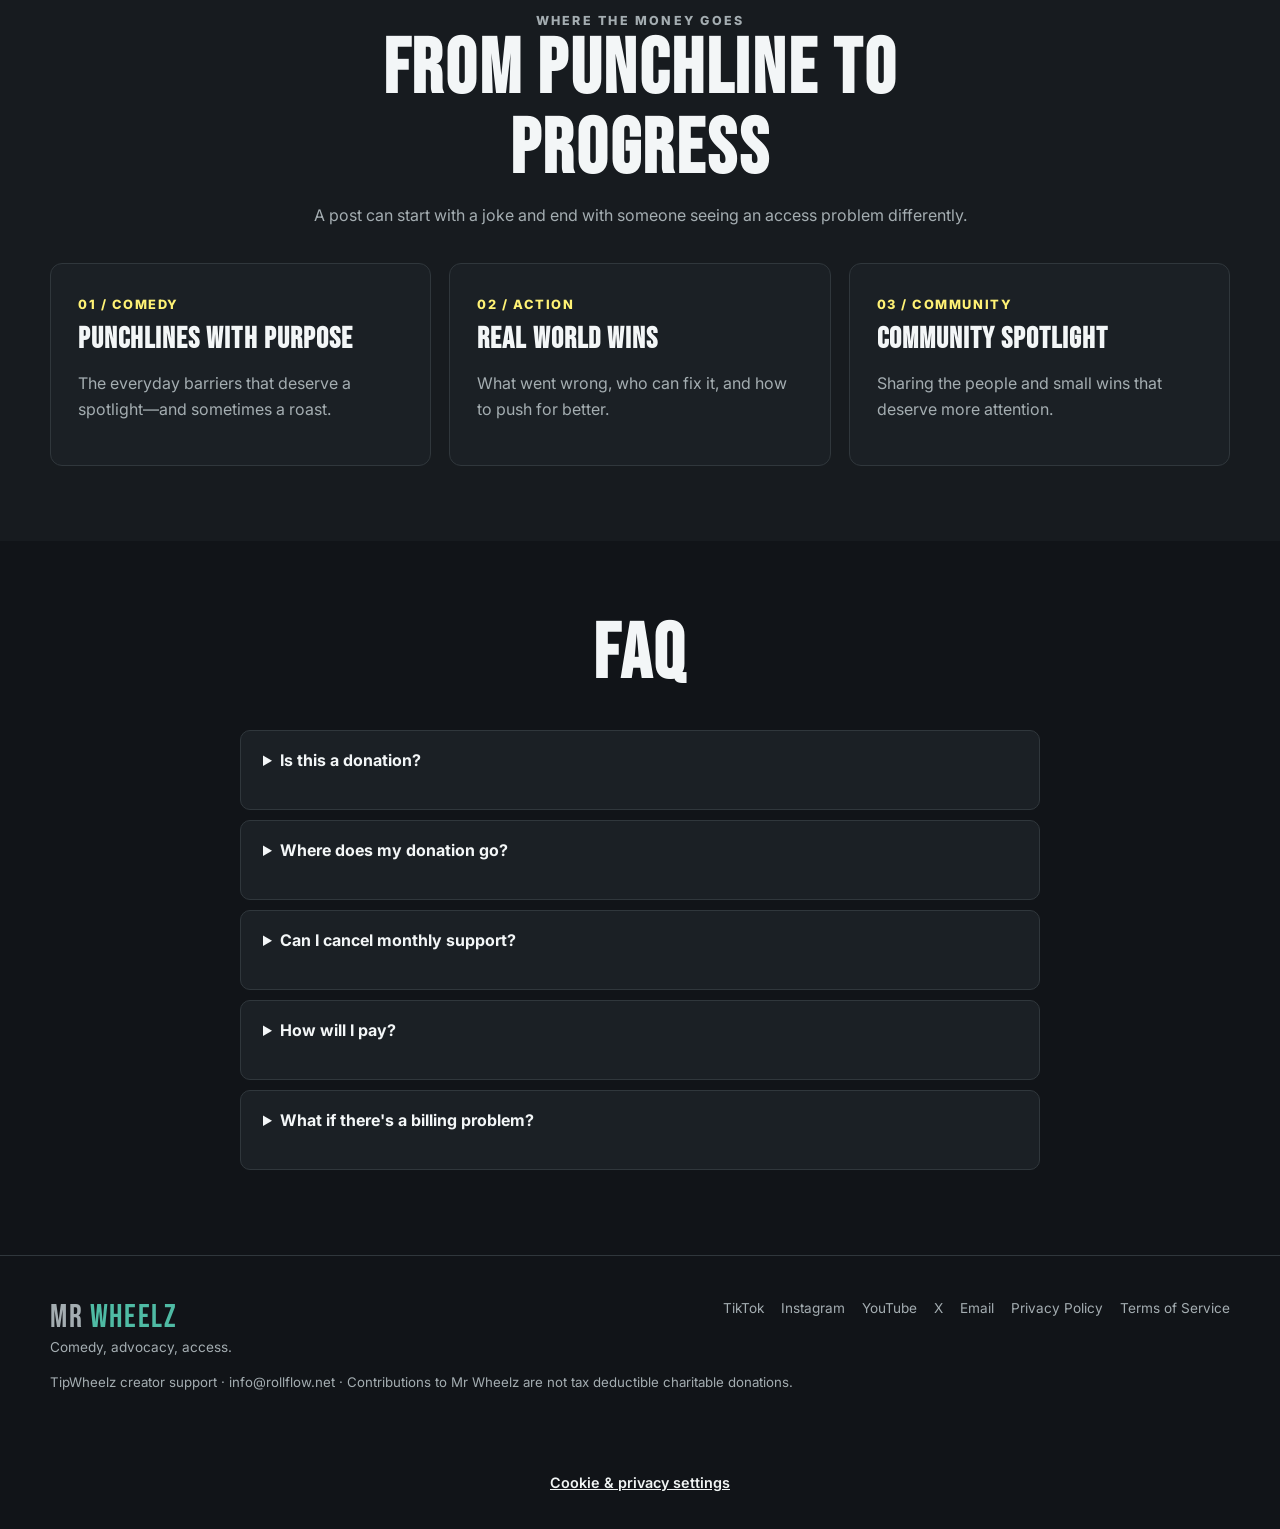
==== commit e2f1c965: "Add essential-only privacy controls, GPC recognition and checkout-only Stripe loading" ====
--- a/index.html
+++ b/index.html
@@ -34,7 +34,7 @@
 <section class="kf-body" id="home"><div class="wrap kofi-grid"><div class="kofi-side"><article class="panel kofi-card" id="about-card" aria-labelledby="about-h"><h2 class="kf-h" id="about-h">About Mr Wheelz</h2><p>I'm Mr Wheelz, a Sacramento dad, gamer, and powerchair user who makes crude, comedy-first videos about disability and accessibility. My chair cost eighteen thousand dollars and still can't climb stairs, so I make fun of the places that think it should. Tips keep the videos coming and the fuckery documented. Every dollar helps, and none of it goes to stairs.</p></article><article class="panel kofi-card" aria-labelledby="goal-h"><h2 class="kf-h" id="goal-h">Keep the Fuckery Flowing</h2><p>Help fund the tools and time it takes to make more videos calling out accessibility fails.</p><div class="goal-bar" role="img" aria-label="Goal: $100"><span></span></div><p class="fine">Goal: <strong>$100</strong></p></article><article class="panel kofi-card" id="supporters" aria-labelledby="recent-h"><h2 class="kf-h" id="recent-h">Recent supporters</h2><p class="fine">Names supporters chose to show on the verified Wall of Thanks. Amounts and notes stay private, so no messages are shown.</p><ul class="recent-list" id="recent-list" aria-live="polite"><li>Loading…</li></ul><a class="btn outline small" id="wall-page-link" href="https://manthey1-crypto.github.io/tipwheelz-mack-preview/wall/">See the full Wall of Thanks</a></article></div>
 <div class="kofi-main" id="support"><div class="panel kf-tipcard"><h2 class="kf-h">Support Mr Wheelz</h2><div class="tabs" role="tablist" aria-label="Support frequency"><button type="button" class="tab" role="tab" id="once-tab" aria-controls="once" aria-selected="true" tabindex="0">One time</button><button type="button" class="tab" role="tab" id="monthly-tab" aria-controls="monthly" aria-selected="false" tabindex="-1">Monthly</button></div><div id="once" role="tabpanel" aria-labelledby="once-tab"><p class="fine kf-unit">☕ One coffee = $5</p><div class="unit-chips" role="radiogroup" aria-label="One-time amount"><button type="button" class="unit-chip" role="radio" aria-checked="false" data-pick="5" aria-label="Coffee — $5 one time"><span class="chip-x">☕ ×1</span><span class="chip-amt">$5</span></button><button type="button" class="unit-chip" role="radio" aria-checked="false" data-pick="10" aria-label="Cart Corral Crusher — $10 one time"><span class="chip-x">☕ ×2</span><span class="chip-amt">$10</span></button><button type="button" class="unit-chip" role="radio" aria-checked="false" data-pick="15" aria-label="Fund the fight! — $15 one time"><span class="chip-x">Fund the fight!</span><span class="chip-amt">$15</span></button><button type="button" class="unit-chip" role="radio" aria-checked="false" data-pick="25" aria-label="Door Buster — $25 one time"><span class="chip-x">☕ ×5</span><span class="chip-amt">$25</span></button><button type="button" class="unit-chip" role="radio" aria-checked="false" data-pick="50" aria-label="Production Boost — $50 one time"><span class="chip-x">☕ ×10</span><span class="chip-amt">$50</span></button><button type="button" class="unit-chip" role="radio" aria-checked="false" data-pick="100" aria-label="Episode Sponsor — $100 one time"><span class="chip-x">☕ ×20</span><span class="chip-amt">$100</span></button></div><div hidden><div class="panel tip"><div><b>$5</b><strong>Coffee</strong><p>A small nudge for the next video. Every bit helps.</p></div><button type="button" class="btn checkout" data-tier="Coffee — $5 one time" data-amount="5">Choose $5</button></div><div class="panel tip"><div><b>$10</b><strong>Cart Corral Crusher</strong><p>Helps cover captions so more people catch the punchline.</p></div><button type="button" class="btn checkout" data-tier="Cart Corral Crusher — $10 one time" data-amount="10">Choose $10</button></div><div class="panel tip"><div><b>$15</b><strong>Fund the fight!</strong><p>Help bring the next accessibility story to light.</p></div><button type="button" class="btn checkout" data-tier="Fund the fight! — $15 one time" data-amount="15">Choose $15</button></div><div class="panel tip"><div><b>$25</b><strong>Door Buster</strong><p>Backs the time it takes to film another access story.</p></div><button type="button" class="btn checkout" data-tier="Door Buster — $25 one time" data-amount="25">Choose $25</button></div><div class="panel tip"><div><b>$50</b><strong>Production Boost</strong><p>Helps with edits, travel, and the gear behind each post.</p></div><button type="button" class="btn checkout" data-tier="Production Boost — $50 one time" data-amount="50">Choose $50</button></div><div class="panel tip"><div><b>$100</b><strong>Episode Sponsor</strong><p>Help put an episode together. Includes an optional end-card sponsor credit for 30 days.</p></div><button type="button" class="btn checkout" data-tier="Episode Sponsor — $100 one time" data-amount="100">Choose $100</button></div></div></div><div id="monthly" role="tabpanel" aria-labelledby="monthly-tab" hidden><div class="unit-chips" role="radiogroup" aria-label="Monthly amount"><button type="button" class="unit-chip" role="radio" aria-checked="false" data-pick="3" aria-label="Backer — $3 monthly"><span class="chip-x">Backer</span><span class="chip-amt">$3/mo</span></button><button type="button" class="unit-chip" role="radio" aria-checked="false" data-pick="7" aria-label="Crew — $7 monthly"><span class="chip-x">Crew</span><span class="chip-amt">$7/mo</span></button><button type="button" class="unit-chip" role="radio" aria-checked="false" data-pick="15" aria-label="Producer — $15 monthly"><span class="chip-x">Producer</span><span class="chip-amt">$15/mo</span></button><button type="button" class="unit-chip" role="radio" aria-checked="false" data-pick="30" aria-label="Champion — $30 monthly"><span class="chip-x">Champion</span><span class="chip-amt">$30/mo</span></button></div><div hidden><div class="panel tip"><div><b>$3/mo</b><strong>Backer</strong><p>A few bucks each month to keep the camera rolling.</p></div><button type="button" class="btn" data-tier="Backer — $3 monthly" data-amount="3">Choose Backer</button></div><div class="panel tip"><div><b>$7/mo</b><strong>Crew</strong><p>Steady help with captions and the little costs that add up.</p></div><button type="button" class="btn" data-tier="Crew — $7 monthly" data-amount="7">Choose Crew</button></div><div class="panel tip"><div><b>$15/mo</b><strong>Producer</strong><p>Helps me get out, film, and turn a story into something worth sharing.</p></div><button type="button" class="btn" data-tier="Producer — $15 monthly" data-amount="15">Choose Producer</button></div><div class="panel tip"><div><b>$30/mo</b><strong>Champion</strong><p>A bigger monthly push for more videos and access stories.</p></div><button type="button" class="btn" data-tier="Champion — $30 monthly" data-amount="30">Choose Champion</button></div></div></div><p class="kf-tier-desc fine" id="tier-desc" aria-live="polite"></p><label class="kf-label" for="kf-name">Display name (optional)</label><input class="kf-input" id="kf-name" type="text" autocomplete="name" maxlength="100"><label class="kf-label" for="kf-note">Message (optional, private)</label><textarea class="kf-input" id="kf-note" rows="3" maxlength="500" aria-describedby="kf-note-help"></textarea><span id="kf-note-help" class="fine">Your note goes to Mr Wheelz only and is never shown on the public wall.</span><button type="button" class="btn kf-go" id="kf-go">Support $5</button><p class="fine kf-center">Payments are processed by Stripe. The $100 one-time tier includes an optional sponsor credit; other tiers do not promise rewards. Not a tax-deductible charitable donation.</p><p class="kf-center"><a class="btn outline small" id="manage-billing" href="https://billing.stripe.com/p/login/6oUaEZa0v7MLc1Cf01f7i00" aria-describedby="billing-login-help">Manage monthly support</a><span class="fine" id="billing-login-help" style="display:block;margin-top:8px">Use the email you subscribed with. Stripe will email you a secure login link.</span></p><p id="billing-error" class="error" role="alert"></p></div></div></div></section>
 <div id="about"><section class="section alt" id="impact"><div class="wrap"><div class="section-head"><p class="eyebrow">Where the money goes</p><h2>From punchline to progress</h2><p>A post can start with a joke and end with someone seeing an access problem differently.</p></div><div class="grid3"><article class="card"><span class="callout">01 / Comedy</span><h3>Punchlines with purpose</h3><p>The everyday barriers that deserve a spotlight—and sometimes a roast.</p></article><article class="card"><span class="callout">02 / Action</span><h3>Real world wins</h3><p>What went wrong, who can fix it, and how to push for better.</p></article><article class="card"><span class="callout">03 / Community</span><h3>Community spotlight</h3><p>Sharing the people and small wins that deserve more attention.</p></article></div></div></section>
-</div><section class="section" id="faq"><div class="wrap"><div class="section-head"><h2>FAQ</h2></div><div class="faq"><details><summary>Is this a donation?</summary><p>Yes. It's a voluntary contribution to support Mr Wheelz. Because it goes to the creator rather than a qualified charity, it is not a tax deductible charitable donation.</p></details><details><summary>Where does my donation go?</summary><p>Mostly behind-the-scenes costs: captions, editing, getting to stories, and keeping the gear working.</p></details><details><summary>Can I cancel monthly support?</summary><p>Yes. Use Manage monthly support and enter the email you subscribed with. Stripe will email you a secure login link so you can cancel or update your payment method from any device.</p></details><details><summary>How will I pay?</summary><p>Enter your card securely in the Stripe payment form on this page.</p></details><details><summary>What if there's a billing problem?</summary><p>Contact <a href="mailto:info@rollflow.net">info@rollflow.net</a> for help.</p></details></div></div></section></main><footer><div class="wrap"><div class="footer-line"><div><a class="brand" href="#top">MR <span>WHEELZ</span></a><div>Comedy, advocacy, access.</div></div><div class="links"><a href="https://tiktok.com/@mr.wheelz88" target="_blank" rel="noopener noreferrer">TikTok</a><a href="https://www.instagram.com/mrwheelz2025/" target="_blank" rel="noopener noreferrer">Instagram</a><a href="https://youtube.com/@mrwheelz" target="_blank" rel="noopener noreferrer">YouTube</a><a href="https://x.com/mrwheelz88" target="_blank" rel="noopener noreferrer">X</a><a href="mailto:info@rollflow.net">Email</a><a href="https://manthey1-crypto.github.io/tipwheelz-mack-preview/privacy/">Privacy Policy</a><a href="https://manthey1-crypto.github.io/tipwheelz-mack-preview/terms/">Terms of Service</a></div></div><p class="fine">TipWheelz creator support · info@rollflow.net · Contributions to Mr Wheelz are not tax deductible charitable donations.</p></div></footer><dialog id="checkout-dialog" aria-labelledby="dialog-title" aria-describedby="chosen-tier checkout-disclosure"><h3 id="dialog-title">Support Mr Wheelz</h3><p id="chosen-tier"></p><p class="fine">Your card details are handled securely by Stripe.</p><div class="details-stage" id="details-stage"><form id="details-form"><label for="supporter-email">Email</label><input id="supporter-email" type="email" inputmode="email" autocomplete="email" maxlength="254" required aria-describedby="details-error"><label for="supporter-name">Name (optional)</label><input id="supporter-name" type="text" autocomplete="name" maxlength="100"><label for="supporter-note">Note (optional)</label><textarea id="supporter-note" rows="2" maxlength="500" aria-describedby="checkout-note-help"></textarea><span id="checkout-note-help" class="fine">This note is private and is never shown on the public wall.</span><label class="checkline"><input id="wall-consent" type="checkbox">You may show my name on the public Wall of Thanks after my payment is verified and reviewed. My note stays private.</label><p id="checkout-disclosure" class="fine"></p><p class="fine">By continuing, you agree to the <a href="https://manthey1-crypto.github.io/tipwheelz-mack-preview/terms/">Terms of Service</a>. See the <a href="https://manthey1-crypto.github.io/tipwheelz-mack-preview/privacy/">Privacy Policy</a>.</p><p id="details-error" class="error" role="alert"></p><div class="dialog-actions"><button type="button" class="btn outline close-dialog">Cancel</button><button type="submit" class="btn" id="continue-button">Continue</button></div></form></div><div class="payment-stage" id="payment-stage" hidden><a class="stripe-badge" href="https://stripe.com" target="_blank" rel="noopener noreferrer" aria-label="Powered by Stripe (opens Stripe in a new tab)"><img src="https://images.stripeassets.com/fzn2n1nzq965/4M6d6BSWzlgsrJx8rdZb0I/733f37ef69b5ca1d3d33e127184f4ce4/Powered_by_Stripe.svg?q=80&amp;w=1082" alt="Powered by Stripe"></a><p class="stripe-assurance">Secure card entry powered by Stripe</p><div id="payment-element"></div><p id="payment-disclosure" class="fine"></p><p id="payment-error" class="error" role="alert"></p><div class="dialog-actions"><button type="button" class="btn outline close-dialog">Cancel</button><button type="button" class="btn" id="confirm-button">Pay securely</button></div><p class="stripe-attribution">Payment details are collected securely by Stripe. <a href="https://manthey1-crypto.github.io/tipwheelz-mack-preview/terms/">Terms</a> · <a href="https://manthey1-crypto.github.io/tipwheelz-mack-preview/privacy/">Privacy</a></p></div></dialog><script src="https://js.stripe.com/clover/stripe.js" async></script><script>
+</div><section class="section" id="faq"><div class="wrap"><div class="section-head"><h2>FAQ</h2></div><div class="faq"><details><summary>Is this a donation?</summary><p>Yes. It's a voluntary contribution to support Mr Wheelz. Because it goes to the creator rather than a qualified charity, it is not a tax deductible charitable donation.</p></details><details><summary>Where does my donation go?</summary><p>Mostly behind-the-scenes costs: captions, editing, getting to stories, and keeping the gear working.</p></details><details><summary>Can I cancel monthly support?</summary><p>Yes. Use Manage monthly support and enter the email you subscribed with. Stripe will email you a secure login link so you can cancel or update your payment method from any device.</p></details><details><summary>How will I pay?</summary><p>Enter your card securely in the Stripe payment form on this page.</p></details><details><summary>What if there's a billing problem?</summary><p>Contact <a href="mailto:info@rollflow.net">info@rollflow.net</a> for help.</p></details></div></div></section></main><footer><div class="wrap"><div class="footer-line"><div><a class="brand" href="#top">MR <span>WHEELZ</span></a><div>Comedy, advocacy, access.</div></div><div class="links"><a href="https://tiktok.com/@mr.wheelz88" target="_blank" rel="noopener noreferrer">TikTok</a><a href="https://www.instagram.com/mrwheelz2025/" target="_blank" rel="noopener noreferrer">Instagram</a><a href="https://youtube.com/@mrwheelz" target="_blank" rel="noopener noreferrer">YouTube</a><a href="https://x.com/mrwheelz88" target="_blank" rel="noopener noreferrer">X</a><a href="mailto:info@rollflow.net">Email</a><a href="https://manthey1-crypto.github.io/tipwheelz-mack-preview/privacy/">Privacy Policy</a><a href="https://manthey1-crypto.github.io/tipwheelz-mack-preview/terms/">Terms of Service</a></div></div><p class="fine">TipWheelz creator support · info@rollflow.net · Contributions to Mr Wheelz are not tax deductible charitable donations.</p></div></footer><dialog id="checkout-dialog" aria-labelledby="dialog-title" aria-describedby="chosen-tier checkout-disclosure"><h3 id="dialog-title">Support Mr Wheelz</h3><p id="chosen-tier"></p><p class="fine">Your card details are handled securely by Stripe.</p><div class="details-stage" id="details-stage"><form id="details-form"><label for="supporter-email">Email</label><input id="supporter-email" type="email" inputmode="email" autocomplete="email" maxlength="254" required aria-describedby="details-error"><label for="supporter-name">Name (optional)</label><input id="supporter-name" type="text" autocomplete="name" maxlength="100"><label for="supporter-note">Note (optional)</label><textarea id="supporter-note" rows="2" maxlength="500" aria-describedby="checkout-note-help"></textarea><span id="checkout-note-help" class="fine">This note is private and is never shown on the public wall.</span><label class="checkline"><input id="wall-consent" type="checkbox">You may show my name on the public Wall of Thanks after my payment is verified and reviewed. My note stays private.</label><p id="checkout-disclosure" class="fine"></p><p class="fine">By continuing, you agree to the <a href="https://manthey1-crypto.github.io/tipwheelz-mack-preview/terms/">Terms of Service</a>. See the <a href="https://manthey1-crypto.github.io/tipwheelz-mack-preview/privacy/">Privacy Policy</a>.</p><p id="details-error" class="error" role="alert"></p><div class="dialog-actions"><button type="button" class="btn outline close-dialog">Cancel</button><button type="submit" class="btn" id="continue-button">Continue</button></div></form></div><div class="payment-stage" id="payment-stage" hidden><a class="stripe-badge" href="https://stripe.com" target="_blank" rel="noopener noreferrer" aria-label="Powered by Stripe (opens Stripe in a new tab)"><img src="https://images.stripeassets.com/fzn2n1nzq965/4M6d6BSWzlgsrJx8rdZb0I/733f37ef69b5ca1d3d33e127184f4ce4/Powered_by_Stripe.svg?q=80&amp;w=1082" alt="Powered by Stripe"></a><p class="stripe-assurance">Secure card entry powered by Stripe</p><div id="payment-element"></div><p id="payment-disclosure" class="fine"></p><p id="payment-error" class="error" role="alert"></p><div class="dialog-actions"><button type="button" class="btn outline close-dialog">Cancel</button><button type="button" class="btn" id="confirm-button">Pay securely</button></div><p class="stripe-attribution">Payment details are collected securely by Stripe. <a href="https://manthey1-crypto.github.io/tipwheelz-mack-preview/terms/">Terms</a> · <a href="https://manthey1-crypto.github.io/tipwheelz-mack-preview/privacy/">Privacy</a></p></div></dialog><script>
 const API='https://tipwheelz-live.tipwheelz-rollflow.workers.dev/api/tipwheelz';
 const PUBLISHABLE_KEY='pk_live_51ULcPgPS1f7Z3Ox5AURG1yYutkPLjw24BiCGTOwb8pTWYyY645aPehQJdKcyHtDcF1WHjtnovgm7VwryO7C8H3XJ00WtFh7guv'; // Stripe publishable key; safe to use in the browser.
 let selected=null,checkout=null,paymentElement=null,actions=null,currentSessionId=null,creating=false,confirming=false;
@@ -49,7 +49,117 @@
 document.querySelectorAll('#monthly [data-amount]').forEach(b=>b.addEventListener('click',()=>openCheckout(b,'monthly')));
 document.querySelectorAll('.close-dialog').forEach(b=>b.addEventListener('click',()=>dialog.close()));
 const requestedAmount=new URLSearchParams(location.search).get('amount');if(requestedAmount){const b=[...document.querySelectorAll('#once .checkout')].find(x=>x.dataset.amount===requestedAmount);if(b)b.click()}
-function waitForStripe(){return new Promise((resolve,reject)=>{const until=Date.now()+12000;(function poll(){if(typeof Stripe==='function')return resolve(Stripe);if(Date.now()>until)return reject(new Error('Stripe could not load. Please try again.'));setTimeout(poll,100)})()})}function friendlyError(err,fallback){const message=err&&err.message?String(err.message):'';if(err instanceof TypeError||/failed to fetch|networkerror|load failed|unexpected token/i.test(message))return 'We couldn’t reach the secure billing service. Please try again in a moment or email info@rollflow.net.';return message||fallback}
-document.getElementById('details-form').addEventListener('submit',async e=>{e.preventDefault();if(creating||!selected)return;const error=document.getElementById('details-error'),button=document.getElementById('continue-button');error.textContent='';document.getElementById('supporter-email').removeAttribute('aria-invalid');if(!/^pk_live_[A-Za-z0-9]+$/.test(PUBLISHABLE_KEY)){error.textContent='Live checkout is not ready yet. Contact info@rollflow.net.';return}creating=true;button.disabled=true;button.textContent='Loading…';try{const stripeFactory=await waitForStripe();const response=await fetch(API+'/checkout-session',{method:'POST',headers:{'Content-Type':'application/json','Idempotency-Key':crypto.randomUUID()},body:JSON.stringify({tier:selected.tier,flow:selected.flow,email:document.getElementById('supporter-email').value.trim(),name:document.getElementById('supporter-name').value.trim(),message:document.getElementById('supporter-note').value.trim(),wallOfThanksConsent:document.getElementById('wall-consent').checked})});let data={};try{data=await response.json()}catch{}if(response.status===429)throw new Error('Too many checkout attempts were made from this connection. Please wait a few minutes and try again.');if(!response.ok||!data.clientSecret)throw new Error(data.error||'Something went wrong creating your checkout. Please try again in a moment.');currentSessionId=data.sessionId;if(selected.flow==='monthly'&&data.managementToken){localStorage.setItem('tipwheelz_management_token',data.managementToken)}checkout=stripeFactory(PUBLISHABLE_KEY).initCheckoutElementsSdk({clientSecret:Promise.resolve(data.clientSecret)});if(paymentElement){paymentElement.unmount();paymentElement=null}document.getElementById('details-stage').hidden=true;document.getElementById('payment-stage').hidden=false;paymentElement=checkout.createPaymentElement();paymentElement.mount('#payment-element');const loaded=await checkout.loadActions();if(loaded.type==='error')throw new Error(loaded.error.message);actions=loaded.actions;document.getElementById('confirm-button').textContent=selected.flow==='monthly'?'Subscribe monthly':'Pay once'}catch(err){document.getElementById('payment-stage').hidden=true;document.getElementById('details-stage').hidden=false;error.textContent=friendlyError(err,'Something went wrong creating your checkout. Please try again in a moment.');document.getElementById('supporter-email').setAttribute('aria-invalid','true');document.getElementById('supporter-email').focus()}finally{creating=false;button.disabled=false;button.textContent='Continue'}});
+let stripeScriptPromise=null;
+function waitForStripe(){
+ if(typeof window.Stripe==='function')return Promise.resolve(window.Stripe);
+ if(stripeScriptPromise)return stripeScriptPromise;
+ stripeScriptPromise=new Promise((resolve,reject)=>{
+  const script=document.createElement('script');
+  const fail=()=>{clearTimeout(timer);script.remove();stripeScriptPromise=null;reject(new Error('Stripe could not load. Please try again.'))};
+  const timer=setTimeout(fail,12000);
+  script.src='https://js.stripe.com/clover/stripe.js';script.async=true;
+  script.onload=()=>{if(typeof window.Stripe!=='function')return fail();clearTimeout(timer);resolve(window.Stripe)};
+  script.onerror=fail;document.head.appendChild(script);
+ });
+ return stripeScriptPromise;
+}function friendlyError(err,fallback){const message=err&&err.message?String(err.message):'';if(err instanceof TypeError||/failed to fetch|networkerror|load failed|unexpected token/i.test(message))return 'We couldn’t reach the secure billing service. Please try again in a moment or email info@rollflow.net.';return message||fallback}
+document.getElementById('details-form').addEventListener('submit',async e=>{e.preventDefault();if(creating||!selected)return;const error=document.getElementById('details-error'),button=document.getElementById('continue-button');error.textContent='';document.getElementById('supporter-email').removeAttribute('aria-invalid');if(!/^pk_live_[A-Za-z0-9]+$/.test(PUBLISHABLE_KEY)){error.textContent='Live checkout is not ready yet. Contact info@rollflow.net.';return}creating=true;button.disabled=true;button.textContent='Loading…';try{const stripeFactory=await waitForStripe();const response=await fetch(API+'/checkout-session',{method:'POST',headers:{'Content-Type':'application/json','Idempotency-Key':crypto.randomUUID()},body:JSON.stringify({tier:selected.tier,flow:selected.flow,email:document.getElementById('supporter-email').value.trim(),name:document.getElementById('supporter-name').value.trim(),message:document.getElementById('supporter-note').value.trim(),wallOfThanksConsent:document.getElementById('wall-consent').checked})});let data={};try{data=await response.json()}catch{}if(response.status===429)throw new Error('Too many checkout attempts were made from this connection. Please wait a few minutes and try again.');if(!response.ok||!data.clientSecret)throw new Error(data.error||'Something went wrong creating your checkout. Please try again in a moment.');currentSessionId=data.sessionId;checkout=stripeFactory(PUBLISHABLE_KEY).initCheckoutElementsSdk({clientSecret:Promise.resolve(data.clientSecret)});if(paymentElement){paymentElement.unmount();paymentElement=null}document.getElementById('details-stage').hidden=true;document.getElementById('payment-stage').hidden=false;paymentElement=checkout.createPaymentElement();paymentElement.mount('#payment-element');const loaded=await checkout.loadActions();if(loaded.type==='error')throw new Error(loaded.error.message);actions=loaded.actions;document.getElementById('confirm-button').textContent=selected.flow==='monthly'?'Subscribe monthly':'Pay once'}catch(err){document.getElementById('payment-stage').hidden=true;document.getElementById('details-stage').hidden=false;error.textContent=friendlyError(err,'Something went wrong creating your checkout. Please try again in a moment.');document.getElementById('supporter-email').setAttribute('aria-invalid','true');document.getElementById('supporter-email').focus()}finally{creating=false;button.disabled=false;button.textContent='Continue'}});
 document.getElementById('confirm-button').addEventListener('click',async()=>{if(confirming||!actions)return;confirming=true;const button=document.getElementById('confirm-button'),error=document.getElementById('payment-error');error.textContent='';button.disabled=true;button.textContent='Processing…';try{const result=await actions.confirm();if(result.error)throw new Error(result.error.message);if(result.type==='success')location.href='https://manthey1-crypto.github.io/tipwheelz-mack-preview/thanks/?session_id='+encodeURIComponent(currentSessionId||'')}catch(err){error.textContent=err.message||'Payment could not be completed.'}finally{confirming=false;button.disabled=false;button.textContent=selected?.flow==='monthly'?'Subscribe monthly':'Pay once'}});
-</script><script>if(location.hostname!=='app.macknified.com'){document.getElementById('wall-page-link').href='https://manthey1-crypto.github.io/tipwheelz-mack-preview/wall/'}</script><script>(function(){const svg=document.querySelector('.orbit-svg');if(!svg)return;const pairs=[['orbit-teal','orbit-teal-dot',13000,.08,1],['orbit-yellow','orbit-yellow-dot',17000,.53,-1]].map(([p,d,duration,offset,direction])=>({path:document.getElementById(p),dot:document.getElementById(d),duration,offset,direction,length:document.getElementById(p).getTotalLength()}));const reduce=matchMedia('(prefers-reduced-motion: reduce)');let visible=true,frame=0;function place(now){for(const item of pairs){const length=item.length;const fraction=reduce.matches?item.offset:(item.offset+item.direction*now/item.duration%1+1)%1;const point=item.path.getPointAtLength(fraction*length);item.dot.setAttribute('cx',point.x.toFixed(2));item.dot.setAttribute('cy',point.y.toFixed(2))}if(visible&&!reduce.matches)frame=requestAnimationFrame(place)}function refresh(){cancelAnimationFrame(frame);place(performance.now())}reduce.addEventListener?.('change',refresh);if('IntersectionObserver'in window)new IntersectionObserver(entries=>{visible=entries[0].isIntersecting;if(visible)refresh();else cancelAnimationFrame(frame)}).observe(svg);refresh()})();</script><script>(function(){const list=document.getElementById('recent-list');if(!list)return;fetch('https://tipwheelz-live.tipwheelz-rollflow.workers.dev/wall').then(r=>{if(!r.ok)throw Error();return r.json()}).then(d=>{list.replaceChildren();const e=Array.isArray(d.entries)?d.entries.slice(0,5):[];if(!e.length){const li=document.createElement('li');li.textContent='No names yet. Supporters can opt in at checkout.';list.append(li);return}for(const x of e){const li=document.createElement('li'),st=document.createElement('strong');st.textContent=x.name||'Anonymous supporter';li.append(st,' sent support ☕');list.append(li)}}).catch(()=>{list.innerHTML='<li>The wall is unavailable right now.</li>'})})();</script><script>(function(){const go=document.getElementById('kf-go'),desc=document.getElementById('tier-desc');let pick={once:'5',monthly:'3'};function cur(){return document.getElementById('monthly').hidden?'once':'monthly'}function src(f,a){return document.querySelector('#'+f+' [data-tier][data-amount="'+a+'"]')}function sync(){const f=cur(),a=pick[f];document.querySelectorAll('#'+f+' .unit-chip').forEach(c=>{const on=c.dataset.pick===a;c.setAttribute('aria-checked',String(on));c.tabIndex=on?0:-1});const b=src(f,a);const p=b&&b.closest('.tip');desc.textContent=p?(p.querySelector('strong').textContent+': '+p.querySelector('p').textContent):'';go.textContent=f==='monthly'?'Support $'+a+'/month':'Support $'+a}document.querySelectorAll('.unit-chip').forEach(c=>{c.addEventListener('click',()=>{pick[cur()]=c.dataset.pick;sync()});c.addEventListener('keydown',e=>{const list=[...c.parentElement.children];let i=list.indexOf(c);if(e.key==='ArrowRight'||e.key==='ArrowDown')i=(i+1)%list.length;else if(e.key==='ArrowLeft'||e.key==='ArrowUp')i=(i-1+list.length)%list.length;else return;e.preventDefault();list[i].click();list[i].focus()})});document.querySelectorAll('[role=tab]').forEach(t=>t.addEventListener('click',()=>setTimeout(sync)));document.querySelectorAll('[role=tab]').forEach(t=>t.addEventListener('keydown',()=>setTimeout(sync)));go.addEventListener('click',()=>{const f=cur(),b=src(f,pick[f]);if(!b)return;b.click();document.getElementById('supporter-name').value=document.getElementById('kf-name').value;document.getElementById('supporter-note').value=document.getElementById('kf-note').value});sync()})();</script></body></html>+</script><script>if(location.hostname!=='app.macknified.com'){document.getElementById('wall-page-link').href='https://manthey1-crypto.github.io/tipwheelz-mack-preview/wall/'}</script><script>(function(){const svg=document.querySelector('.orbit-svg');if(!svg)return;const pairs=[['orbit-teal','orbit-teal-dot',13000,.08,1],['orbit-yellow','orbit-yellow-dot',17000,.53,-1]].map(([p,d,duration,offset,direction])=>({path:document.getElementById(p),dot:document.getElementById(d),duration,offset,direction,length:document.getElementById(p).getTotalLength()}));const reduce=matchMedia('(prefers-reduced-motion: reduce)');let visible=true,frame=0;function place(now){for(const item of pairs){const length=item.length;const fraction=reduce.matches?item.offset:(item.offset+item.direction*now/item.duration%1+1)%1;const point=item.path.getPointAtLength(fraction*length);item.dot.setAttribute('cx',point.x.toFixed(2));item.dot.setAttribute('cy',point.y.toFixed(2))}if(visible&&!reduce.matches)frame=requestAnimationFrame(place)}function refresh(){cancelAnimationFrame(frame);place(performance.now())}reduce.addEventListener?.('change',refresh);if('IntersectionObserver'in window)new IntersectionObserver(entries=>{visible=entries[0].isIntersecting;if(visible)refresh();else cancelAnimationFrame(frame)}).observe(svg);refresh()})();</script><script>(function(){const list=document.getElementById('recent-list');if(!list)return;fetch('https://tipwheelz-live.tipwheelz-rollflow.workers.dev/wall').then(r=>{if(!r.ok)throw Error();return r.json()}).then(d=>{list.replaceChildren();const e=Array.isArray(d.entries)?d.entries.slice(0,5):[];if(!e.length){const li=document.createElement('li');li.textContent='No names yet. Supporters can opt in at checkout.';list.append(li);return}for(const x of e){const li=document.createElement('li'),st=document.createElement('strong');st.textContent=x.name||'Anonymous supporter';li.append(st,' sent support ☕');list.append(li)}}).catch(()=>{list.innerHTML='<li>The wall is unavailable right now.</li>'})})();</script><script>(function(){const go=document.getElementById('kf-go'),desc=document.getElementById('tier-desc');let pick={once:'5',monthly:'3'};function cur(){return document.getElementById('monthly').hidden?'once':'monthly'}function src(f,a){return document.querySelector('#'+f+' [data-tier][data-amount="'+a+'"]')}function sync(){const f=cur(),a=pick[f];document.querySelectorAll('#'+f+' .unit-chip').forEach(c=>{const on=c.dataset.pick===a;c.setAttribute('aria-checked',String(on));c.tabIndex=on?0:-1});const b=src(f,a);const p=b&&b.closest('.tip');desc.textContent=p?(p.querySelector('strong').textContent+': '+p.querySelector('p').textContent):'';go.textContent=f==='monthly'?'Support $'+a+'/month':'Support $'+a}document.querySelectorAll('.unit-chip').forEach(c=>{c.addEventListener('click',()=>{pick[cur()]=c.dataset.pick;sync()});c.addEventListener('keydown',e=>{const list=[...c.parentElement.children];let i=list.indexOf(c);if(e.key==='ArrowRight'||e.key==='ArrowDown')i=(i+1)%list.length;else if(e.key==='ArrowLeft'||e.key==='ArrowUp')i=(i-1+list.length)%list.length;else return;e.preventDefault();list[i].click();list[i].focus()})});document.querySelectorAll('[role=tab]').forEach(t=>t.addEventListener('click',()=>setTimeout(sync)));document.querySelectorAll('[role=tab]').forEach(t=>t.addEventListener('keydown',()=>setTimeout(sync)));go.addEventListener('click',()=>{const f=cur(),b=src(f,pick[f]);if(!b)return;b.click();document.getElementById('supporter-name').value=document.getElementById('kf-name').value;document.getElementById('supporter-note').value=document.getElementById('kf-note').value});sync()})();</script><!-- TW-PRIVACY-START --><style data-tipwheelz-privacy>#tw-cookie-notice,#tw-cookie-settings,.tw-cookie-footer{font-family:Inter,Arial,sans-serif;font-size:16px;line-height:1.5;color:#f1f5f4;box-sizing:border-box}
+#tw-cookie-notice[hidden],#tw-cookie-gpc[hidden]{display:none!important}
+#tw-cookie-notice{position:fixed;inset:auto 16px 16px auto;z-index:9999;width:min(540px,calc(100% - 32px));max-height:50dvh;overflow:auto;padding:20px;background:#1b2126;border:1px solid #4fbba4;border-radius:12px;box-shadow:0 8px 32px #0008}
+#tw-cookie-notice h2,#tw-cookie-settings h2{font:700 1.15rem/1.3 Inter,Arial,sans-serif;letter-spacing:normal;text-transform:none;margin:0 0 10px;color:#f1f5f4}
+#tw-cookie-notice p,#tw-cookie-settings p{font-size:.9rem;margin:0 0 12px;color:#c2ceca}
+#tw-cookie-notice a,#tw-cookie-settings a{color:#79dbc5;text-decoration:underline;text-underline-offset:3px}
+.tw-cookie-actions{display:flex;flex-wrap:wrap;gap:10px;margin:14px 0}
+.tw-cookie-actions button,.tw-cookie-footer button{font:600 .9rem/1.4 Inter,Arial,sans-serif;min-height:44px;border:1px solid #79dbc5;border-radius:7px;background:#1b2126;color:#f1f5f4;padding:10px 14px;cursor:pointer}
+.tw-cookie-actions button:hover,.tw-cookie-footer button:hover{background:#293731}
+.tw-cookie-actions button:focus-visible,.tw-cookie-footer button:focus-visible,#tw-cookie-settings a:focus-visible,#tw-cookie-notice a:focus-visible{outline:3px solid #fff275;outline-offset:3px}
+#tw-cookie-settings{width:min(580px,calc(100% - 24px));max-height:calc(100dvh - 24px);overflow:auto;padding:24px;background:#1b2126;border:1px solid #4fbba4;border-radius:12px;margin:auto}
+#tw-cookie-settings::backdrop{background:#000b}
+#tw-cookie-settings dt{font-weight:700;margin-top:18px;color:#f1f5f4}
+#tw-cookie-settings dt span{display:block;font-size:.85rem;font-weight:500;color:#79dbc5}
+#tw-cookie-settings dd{margin:6px 0 0;font-size:.9rem;color:#c2ceca}
+#tw-cookie-saved:empty{display:none}
+.tw-cookie-footer{padding:12px 20px 24px;margin:0;background:#111418;text-align:center}
+.tw-cookie-footer button{background:transparent;text-decoration:underline;border-color:transparent}
+#tw-cookie-footer-status{display:block;font-size:.8rem;color:#c2ceca}
+@media(max-width:480px){#tw-cookie-notice{inset:auto 12px 12px;width:calc(100% - 24px);padding:16px}.tw-cookie-actions button{flex:1 1 130px}#tw-cookie-settings{padding:20px}}
+</style><section id="tw-cookie-notice" aria-labelledby="tw-cookie-title" hidden>
+  <h2 id="tw-cookie-title">Cookies &amp; your privacy</h2>
+  <p>This site uses necessary storage for your privacy choice and secure checkout. No optional analytics or advertising cookies are enabled.</p>
+  <p id="tw-cookie-gpc" hidden>Global Privacy Control detected. Your opt-out is honored.</p>
+  <div class="tw-cookie-actions"><button type="button" data-tw-reject>Reject optional cookies</button><button type="button" data-tw-settings>Settings</button></div>
+  <a href="https://tipwheelz.com/privacy/#cookies">Read the cookie notice</a>
+</section>
+<dialog id="tw-cookie-settings" aria-labelledby="tw-cookie-settings-title" aria-describedby="tw-cookie-settings-intro">
+  <h2 id="tw-cookie-settings-title">Cookie &amp; privacy settings</h2>
+  <p id="tw-cookie-settings-intro">Optional tracking is off. You can use the site and support Mr Wheelz without accepting optional cookies.</p>
+  <dl><dt>Necessary storage <span>Always active</span></dt><dd>Remembers your privacy choice. Stripe may use cookies and similar technologies for payment security when you start checkout. These payment functions cannot be turned off here.</dd><dt>Analytics cookies <span>Not used</span></dt><dd>No optional analytics scripts are installed in this site's pages.</dd><dt>Advertising cookies <span>Not used</span></dt><dd>No advertising pixels or cross-site advertising trackers are installed in this site's pages.</dd></dl>
+  <p id="tw-cookie-signal"></p><p id="tw-cookie-saved" role="status" aria-live="polite"></p>
+  <p>External fonts and images still make requests to their providers. Links to Stripe billing and social or shopping sites open services with their own privacy settings.</p>
+  <p><a href="https://tipwheelz.com/privacy/#cookies">Privacy and cookie notice</a> · <a href="mailto:info@rollflow.net">Contact us</a></p>
+  <div class="tw-cookie-actions"><button type="button" data-tw-reject>Reject optional cookies</button><button type="button" data-tw-close>Close</button></div>
+</dialog>
+<p class="tw-cookie-footer"><button type="button" data-tw-settings>Cookie &amp; privacy settings</button><span id="tw-cookie-footer-status"></span></p>
+<script data-tipwheelz-privacy>/* TipWheelz currently installs no optional analytics or advertising scripts.
+   This records a local opt-out, never an opt-in. New integrations require a
+   separate audit and consent gate; this code is not an arbitrary-script blocker. */
+(() => {
+  'use strict';
+  const key='tipwheelz_privacy_v1', lifetime=180*24*60*60*1000;
+  const notice=document.getElementById('tw-cookie-notice');
+  const dialog=document.getElementById('tw-cookie-settings');
+  if(!notice || !dialog) return;
+  let lastFocus=null;
+  const gpc=()=>navigator.globalPrivacyControl===true;
+  function readChoice(){
+    try {
+      const value=JSON.parse(localStorage.getItem(key));
+      return value?.version===1 && value.analytics===false && value.advertising===false &&
+        typeof value.savedAt==='number' && value.savedAt<=Date.now() && Date.now()-value.savedAt<lifetime ? value : null;
+    } catch {return null;}
+  }
+  function update(){
+    notice.hidden=Boolean(readChoice()) || gpc();
+    document.getElementById('tw-cookie-gpc').hidden=!gpc();
+    document.getElementById('tw-cookie-signal').textContent=gpc()
+      ? 'Global Privacy Control is on. Your opt-out is honored; optional tracking remains off.'
+      : 'Optional analytics and advertising remain off, including before you make a choice.';
+    document.getElementById('tw-cookie-footer-status').textContent=gpc()
+      ? 'Global Privacy Control honored · Optional tracking off'
+      : readChoice() ? 'Optional cookies rejected' : '';
+  }
+  function reject(){
+    let saved=false;
+    try {
+      localStorage.setItem(key,JSON.stringify({version:1,analytics:false,advertising:false,saleOrSharing:false,savedAt:Date.now()}));
+      saved=true;
+    } catch {}
+    notice.hidden=true;
+    document.getElementById('tw-cookie-saved').textContent=saved
+      ? 'Your choice is saved for 180 days in this browser. Optional tracking is off.'
+      : 'Optional tracking is off. Your browser prevented saving the choice, so this notice may appear again.';
+    document.getElementById('tw-cookie-footer-status').textContent=gpc()
+      ? 'Global Privacy Control honored · Optional tracking off'
+      : saved ? 'Optional cookies rejected' : 'Optional tracking off · Choice could not be saved';
+    window.dispatchEvent(new CustomEvent('tipwheelz:privacychange',{detail:{analytics:false,advertising:false,saleOrSharing:false,globalPrivacyControl:gpc()}}));
+    if(!dialog.open) document.querySelector('.tw-cookie-footer [data-tw-settings]').focus({preventScroll:true});
+  }
+  document.querySelectorAll('[data-tw-reject]').forEach(button=>button.addEventListener('click',reject));
+  document.querySelectorAll('[data-tw-settings]').forEach(button=>button.addEventListener('click',()=>{
+    lastFocus=button;
+    update();
+    document.getElementById('tw-cookie-saved').textContent='';
+    if(!dialog.open) dialog.showModal();
+  }));
+  document.querySelector('[data-tw-close]').addEventListener('click',()=>dialog.close());
+  dialog.addEventListener('close',()=>{
+    const target=lastFocus?.isConnected && !lastFocus.closest('[hidden]') ? lastFocus : document.querySelector('.tw-cookie-footer [data-tw-settings]');
+    target.focus({preventScroll:true});
+  });
+  window.addEventListener('storage',event=>{if(event.key===key || event.key===null)update();});
+  window.addEventListener('pageshow',update);
+  update();
+})();
+</script><!-- TW-PRIVACY-END --></body></html>
